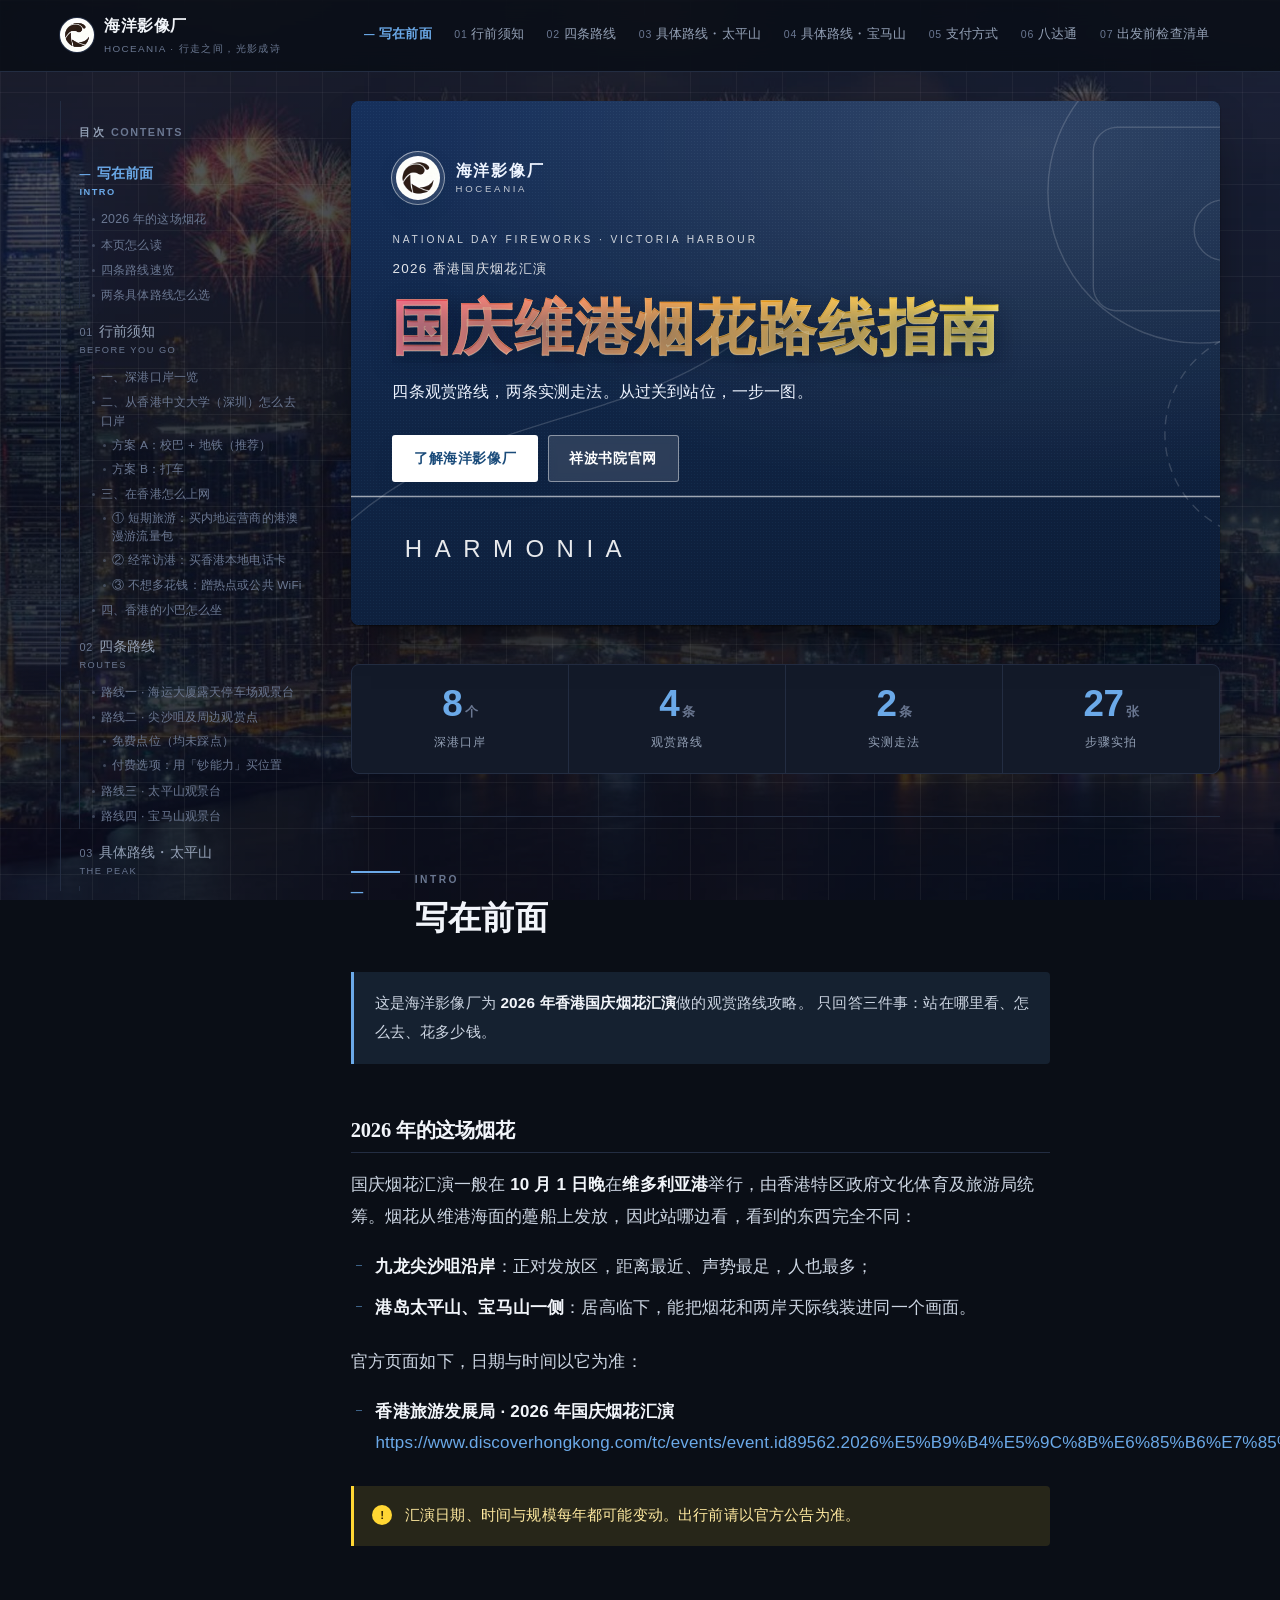
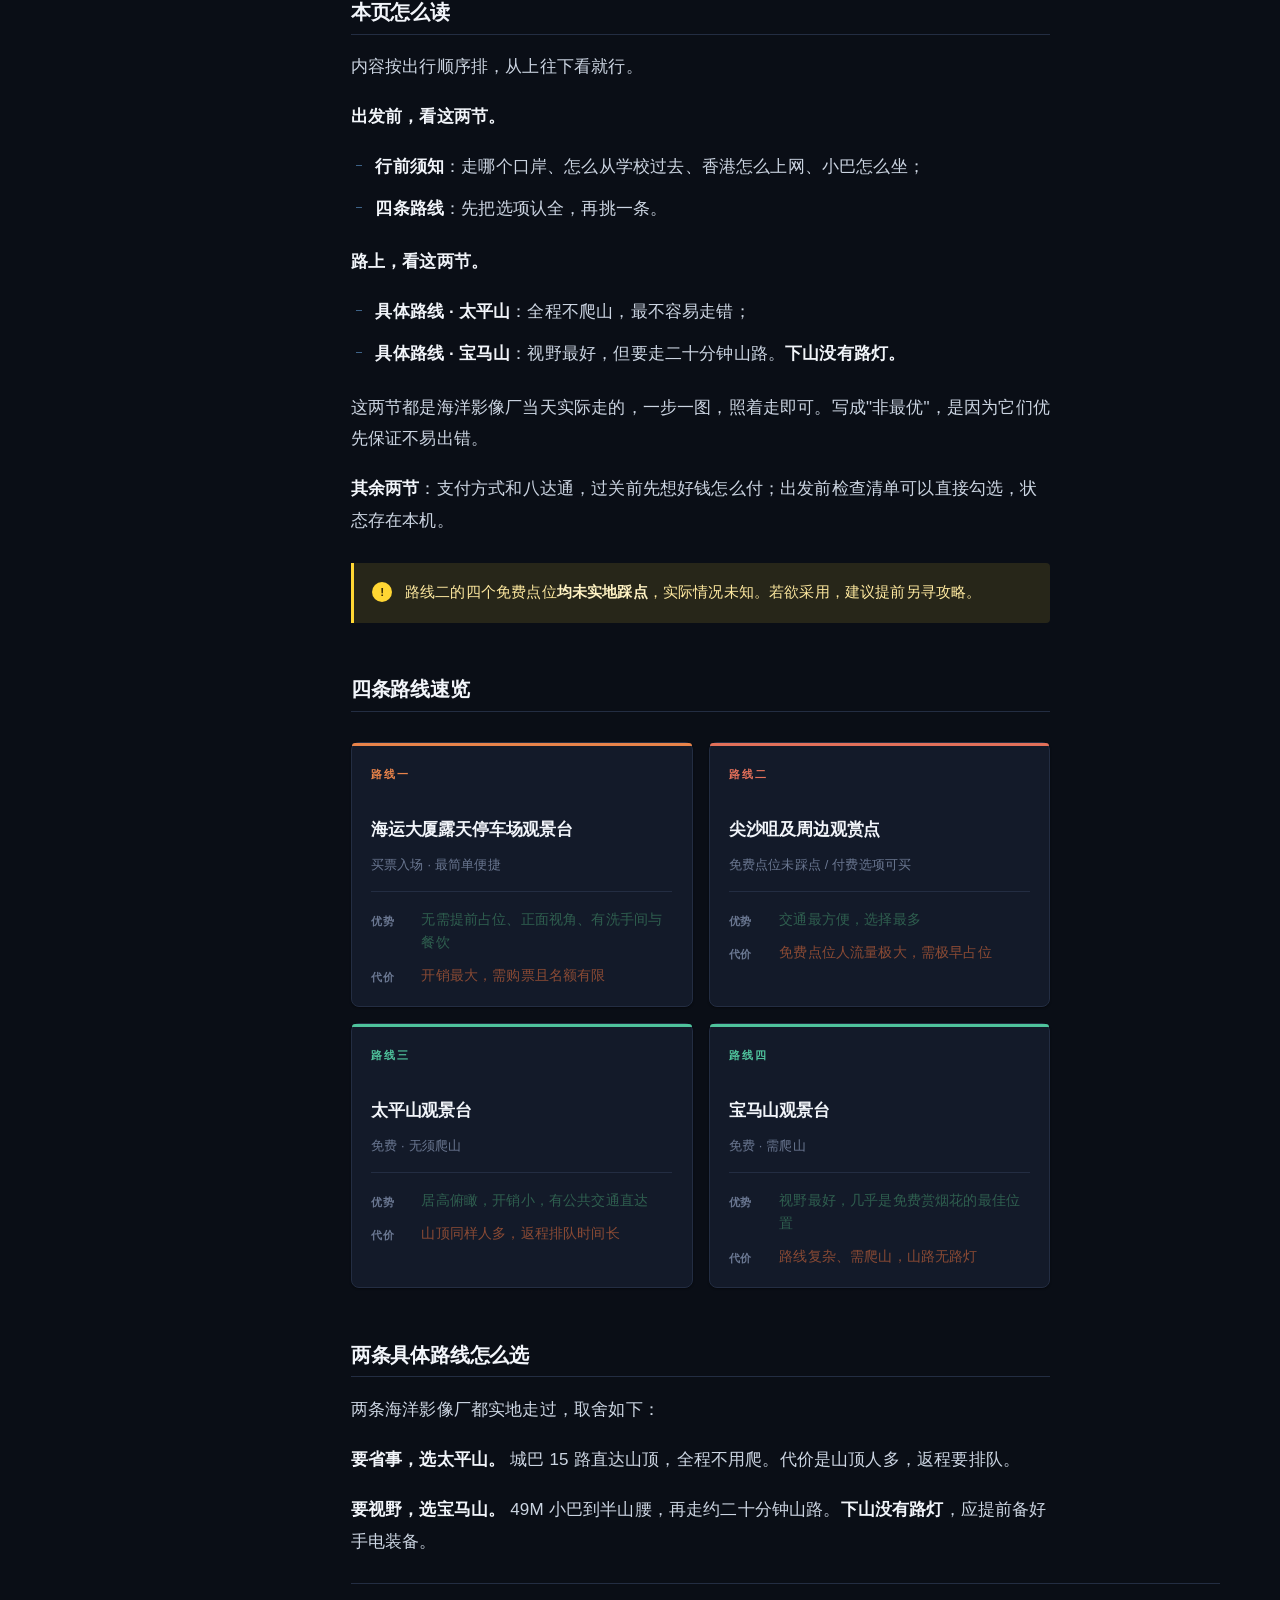
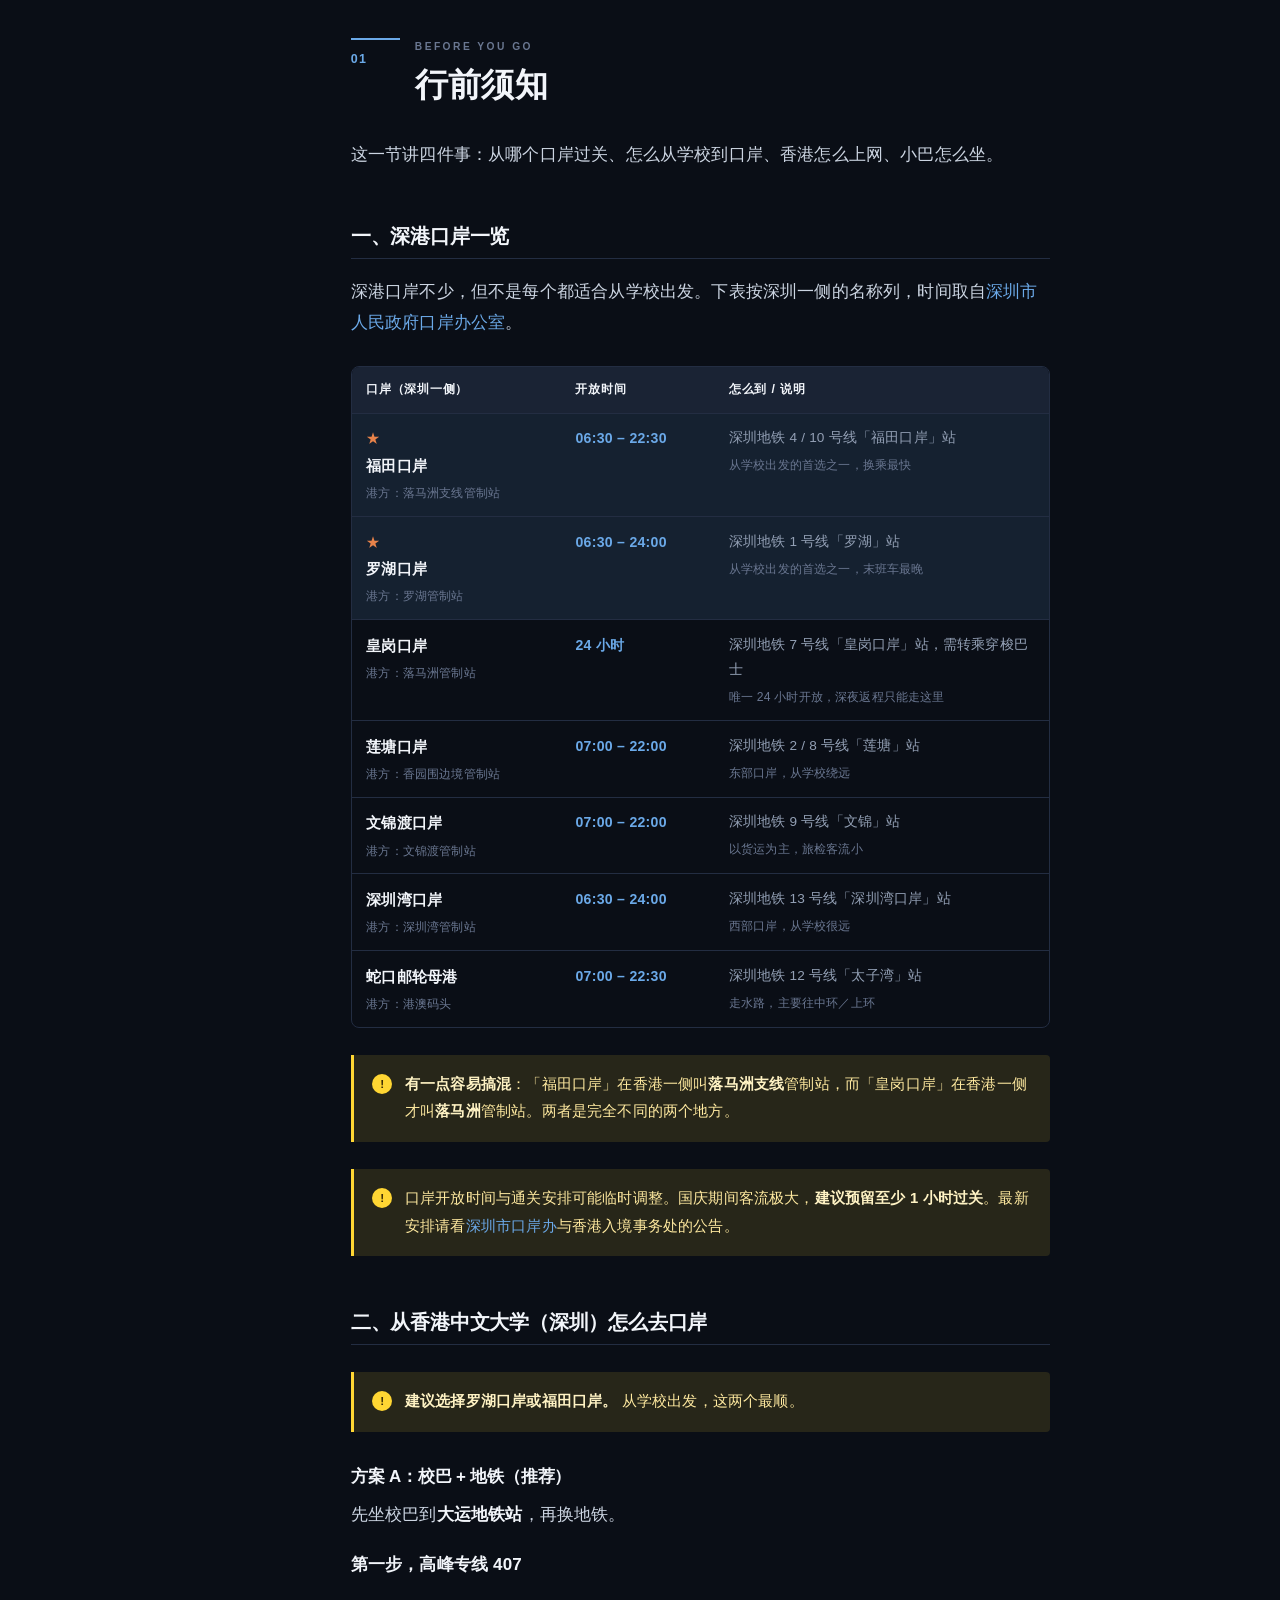
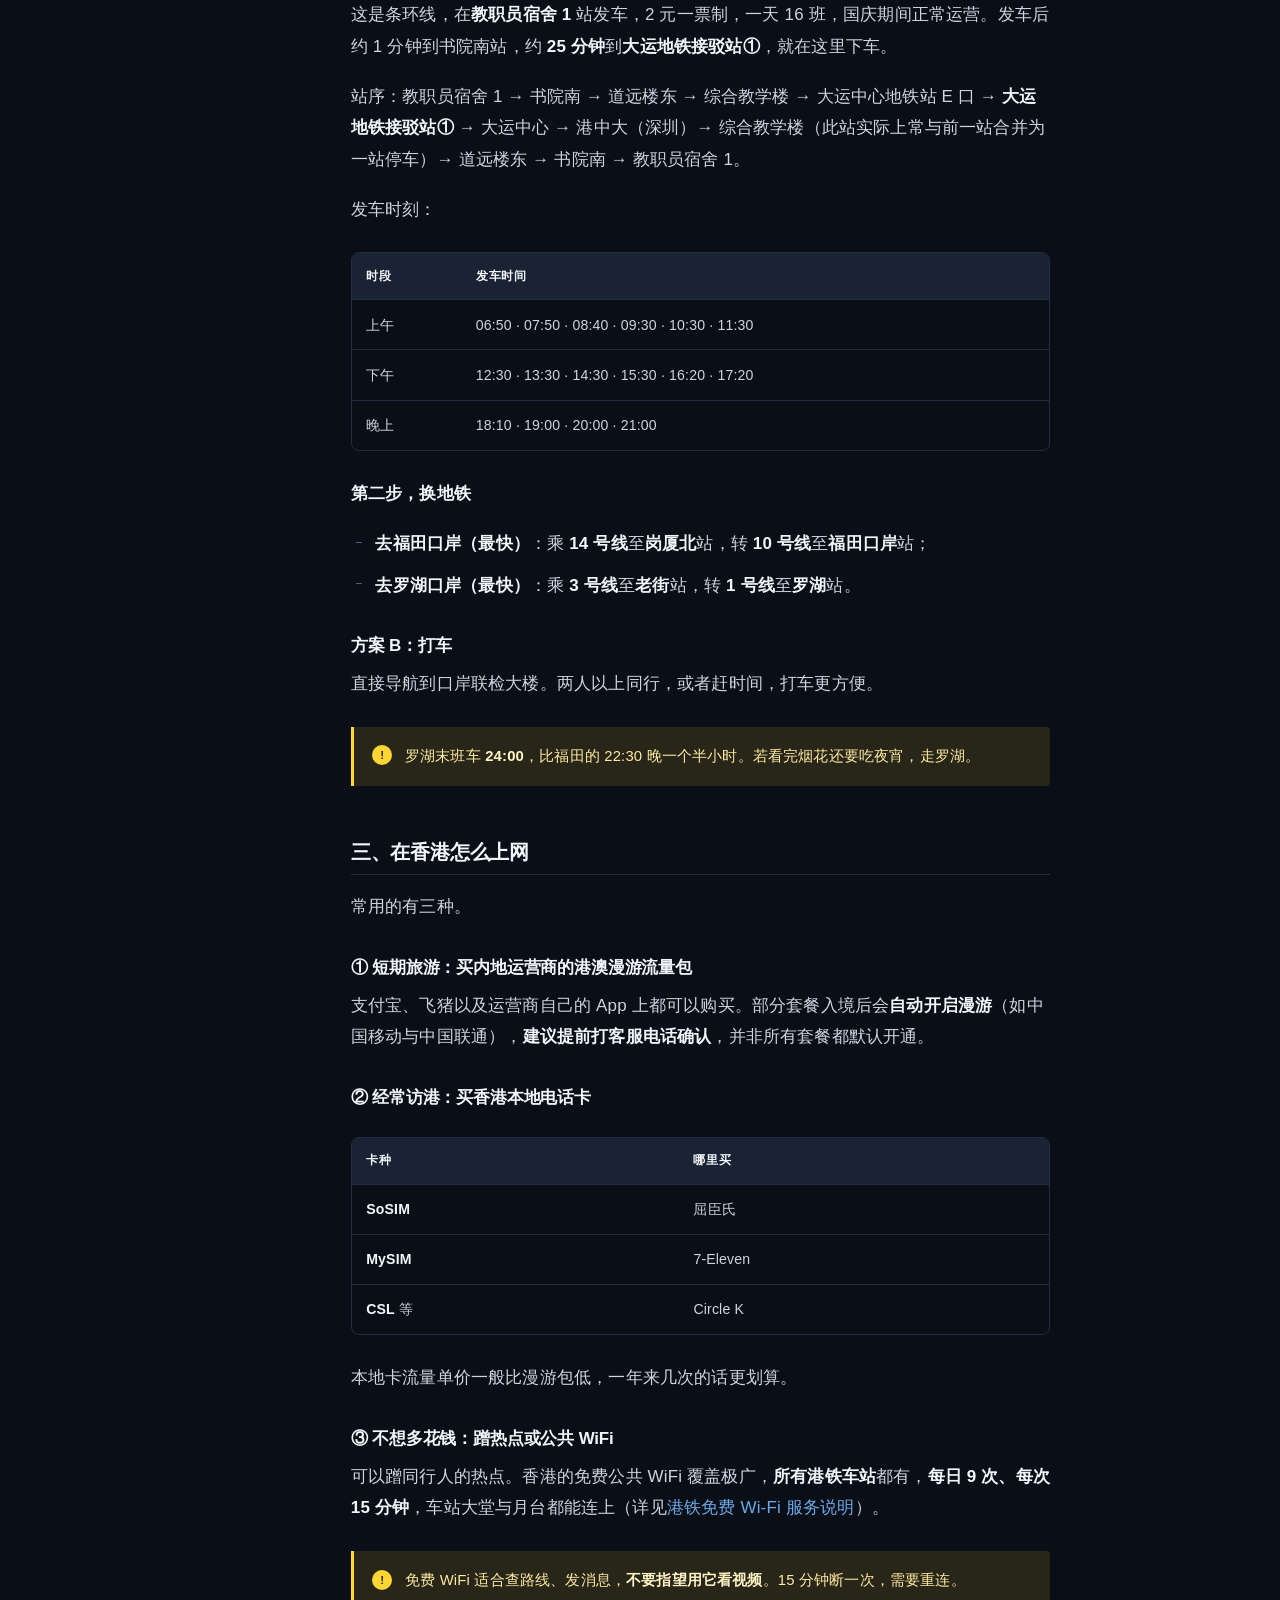
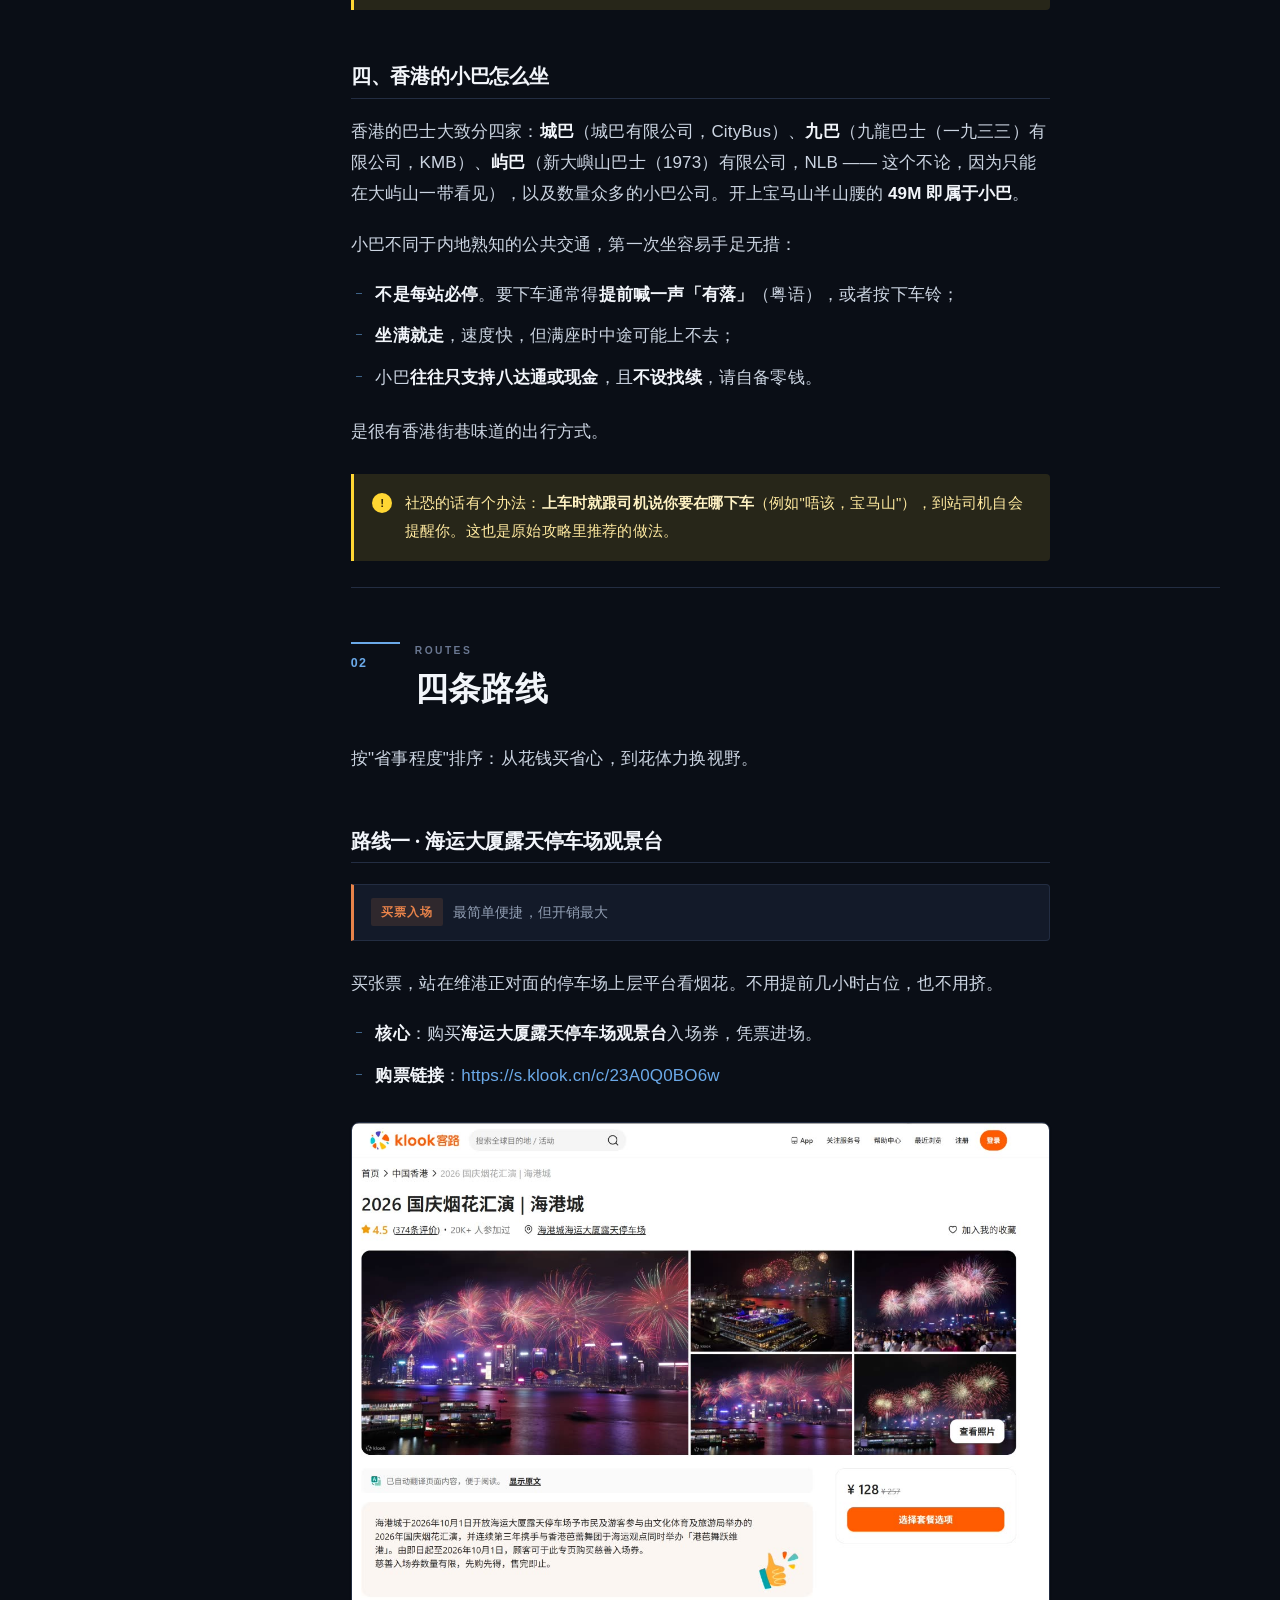
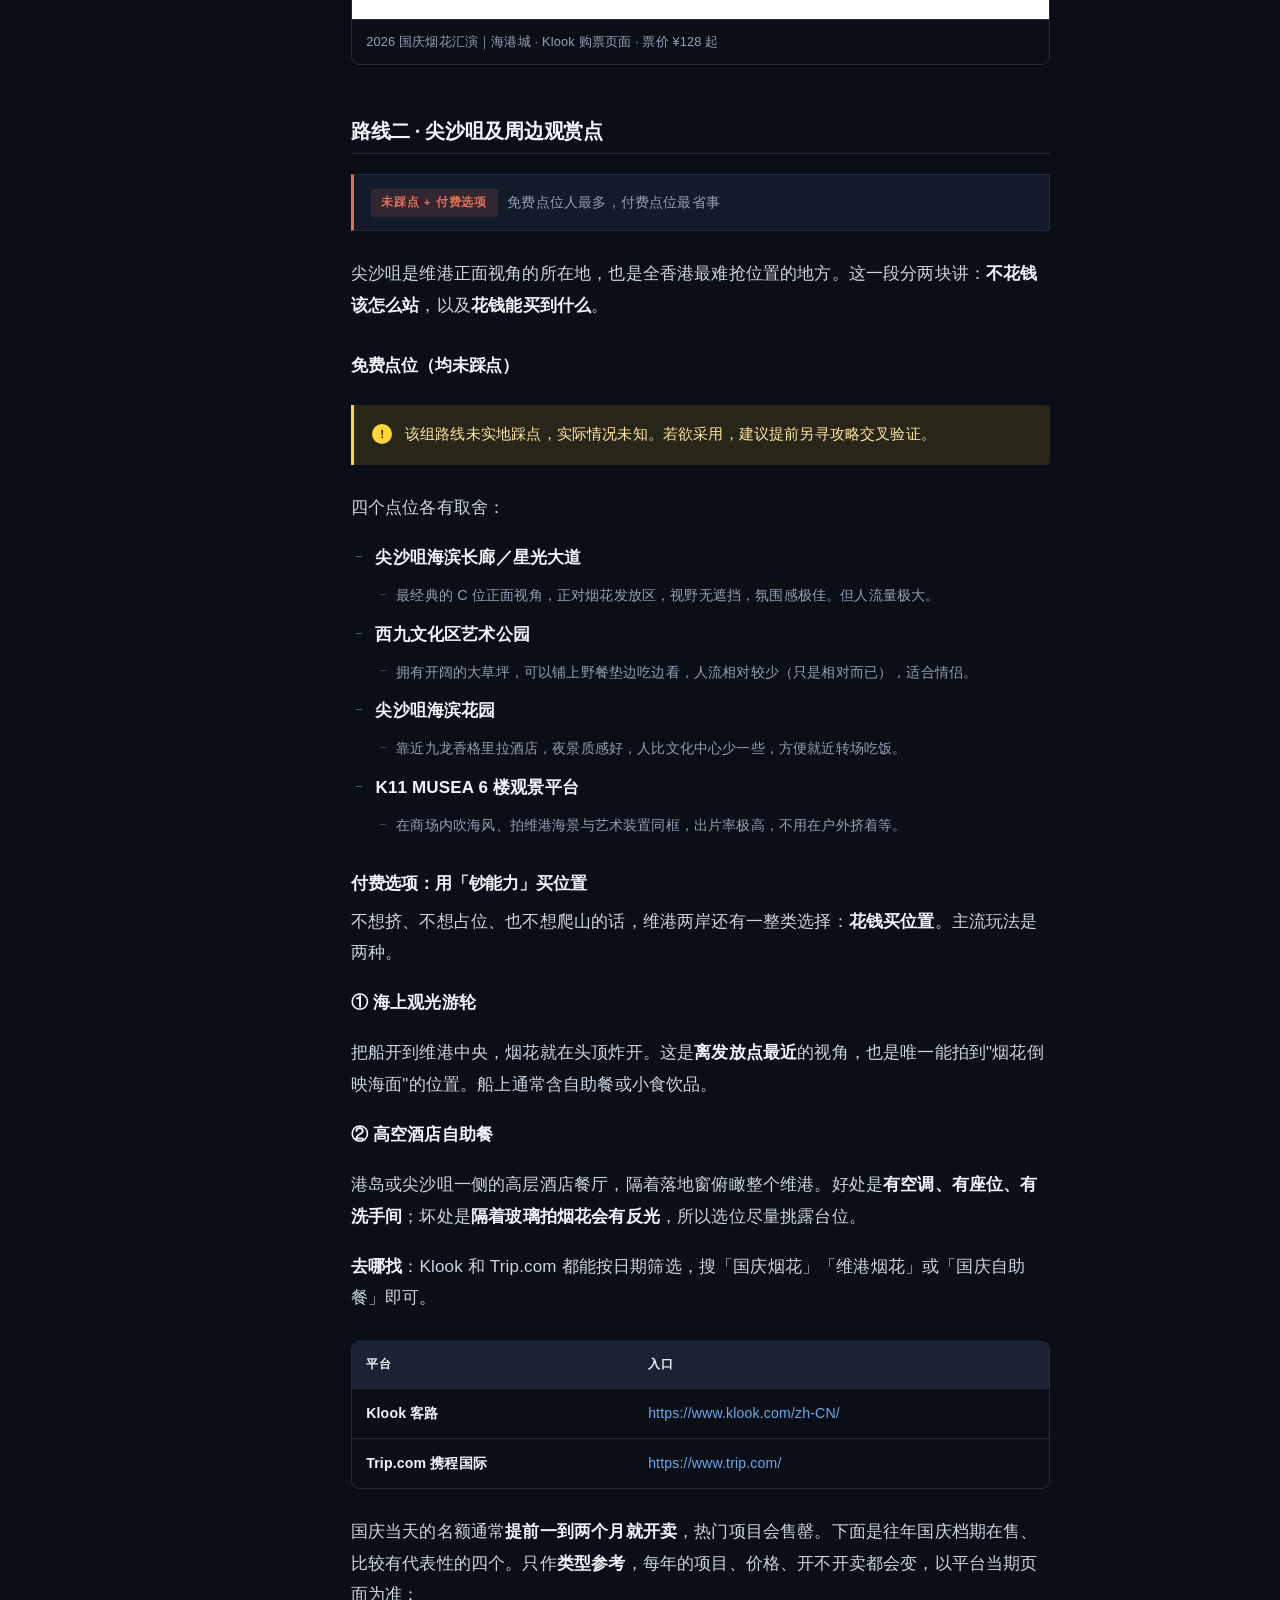
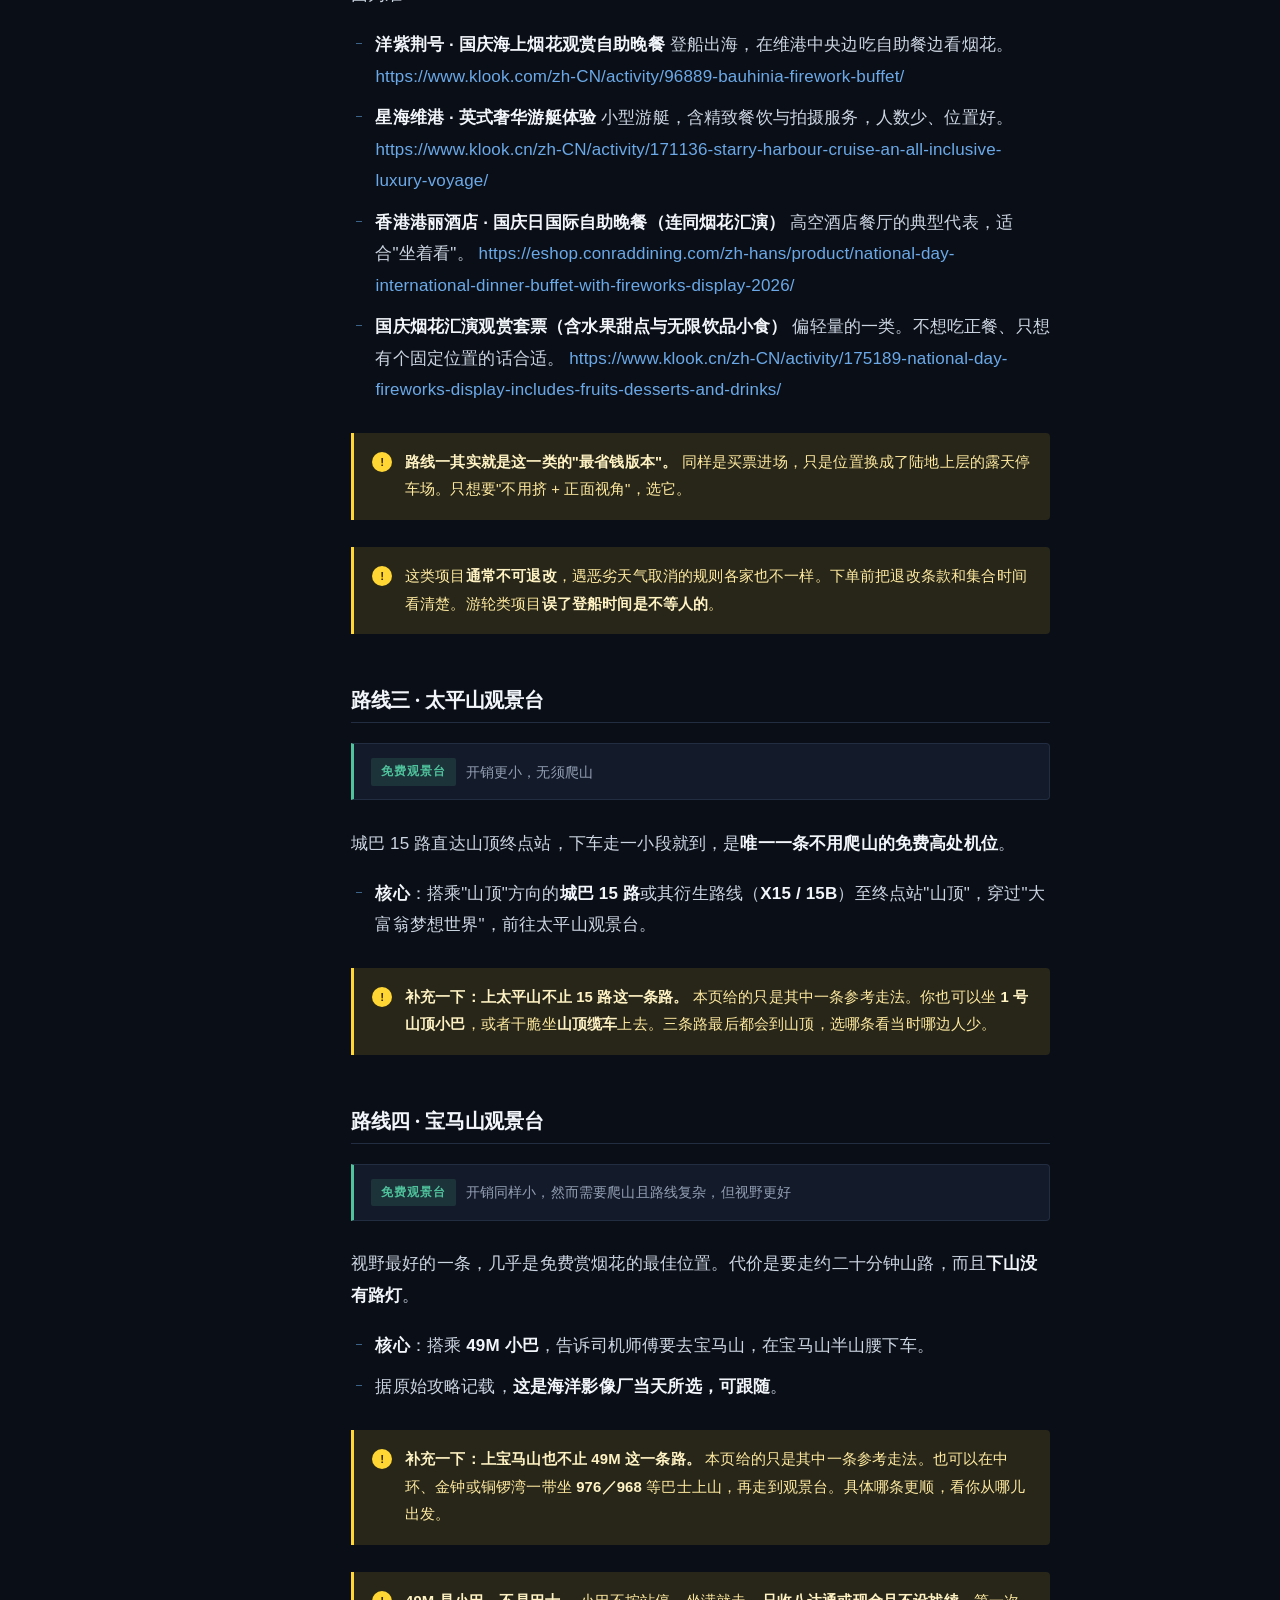
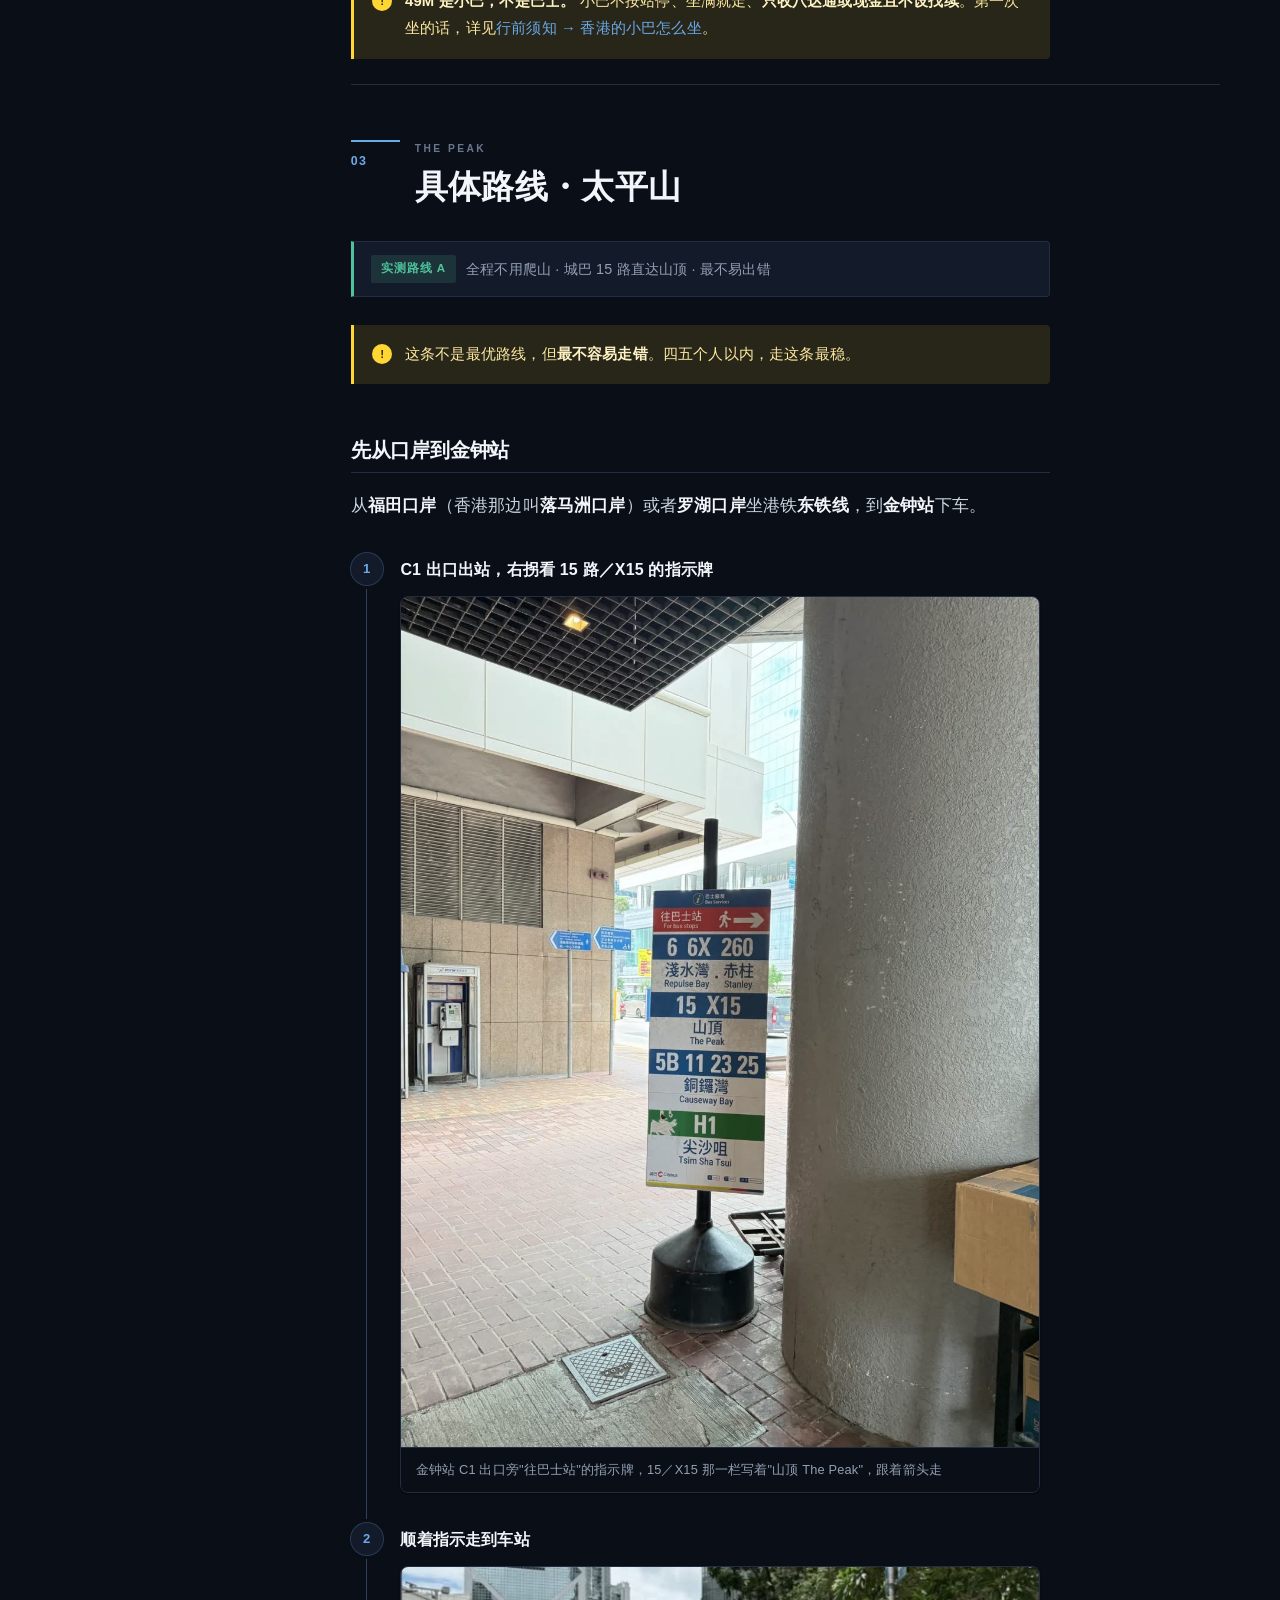
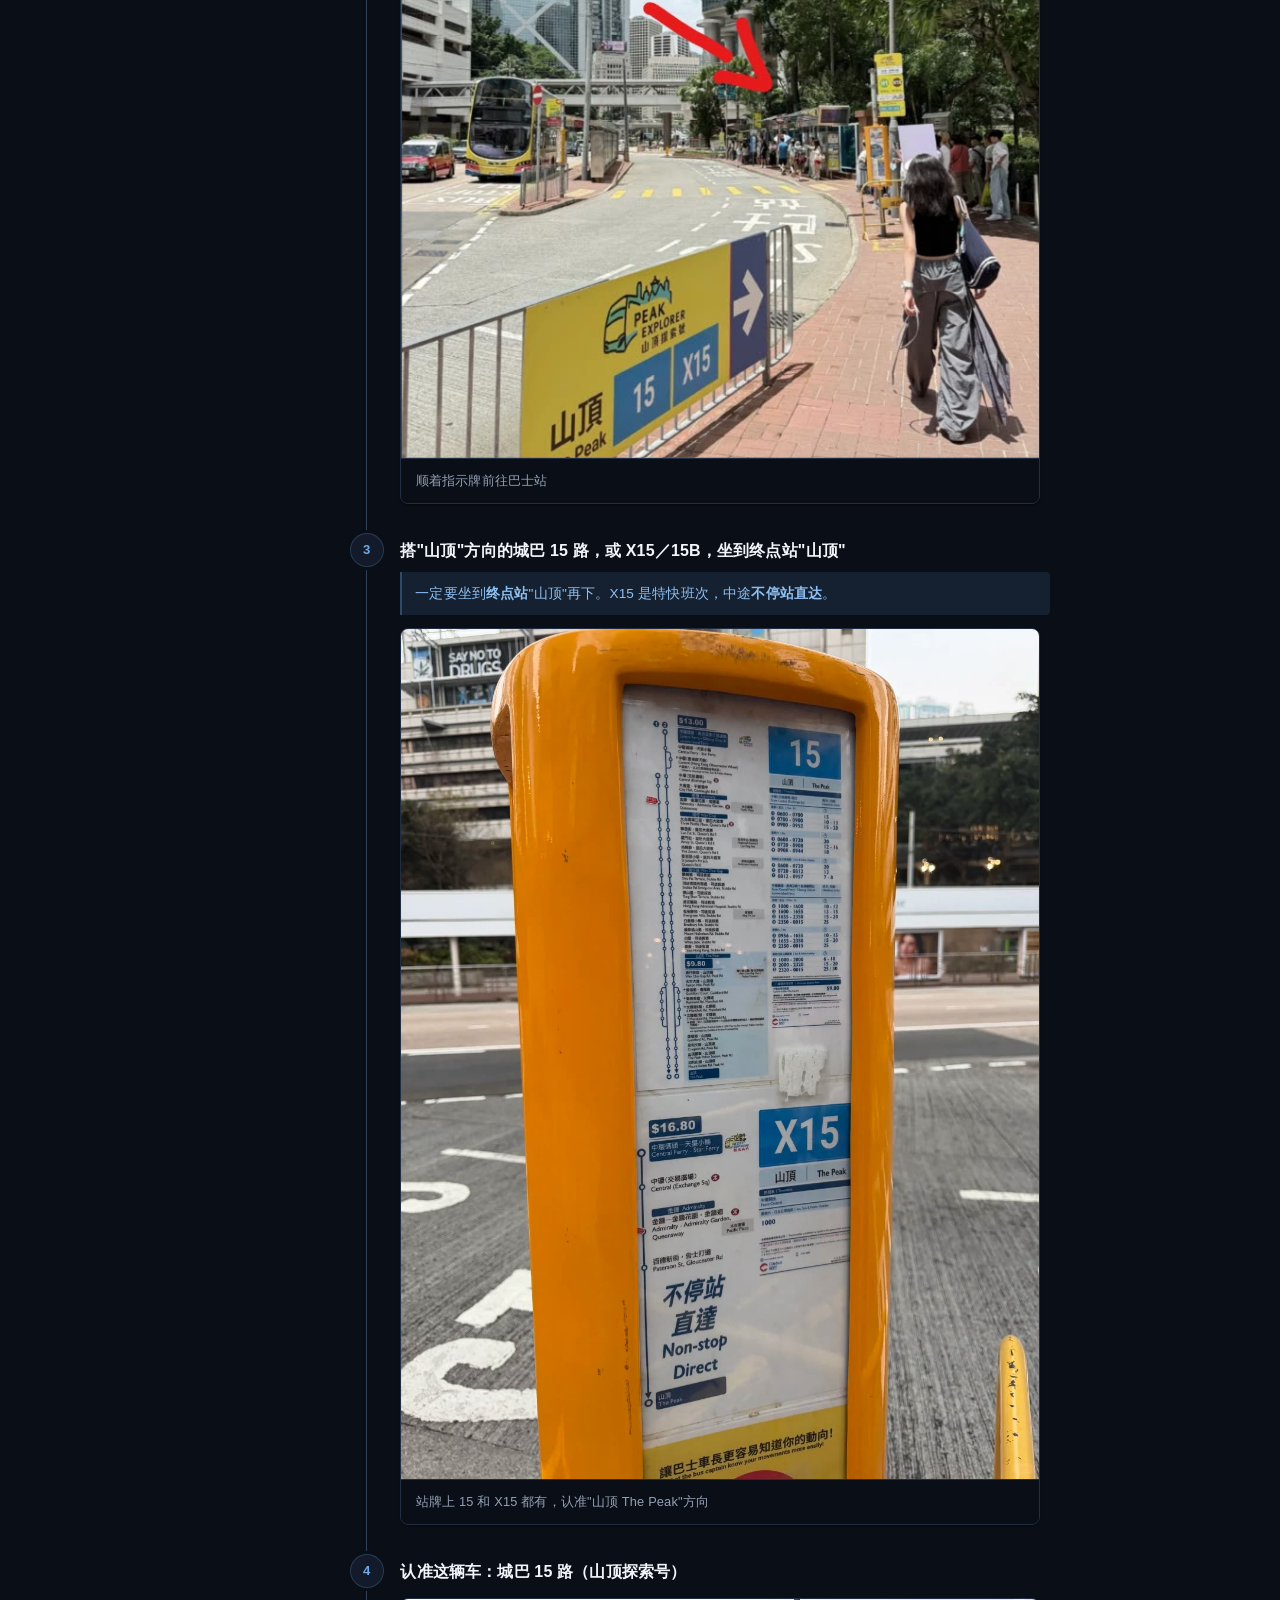
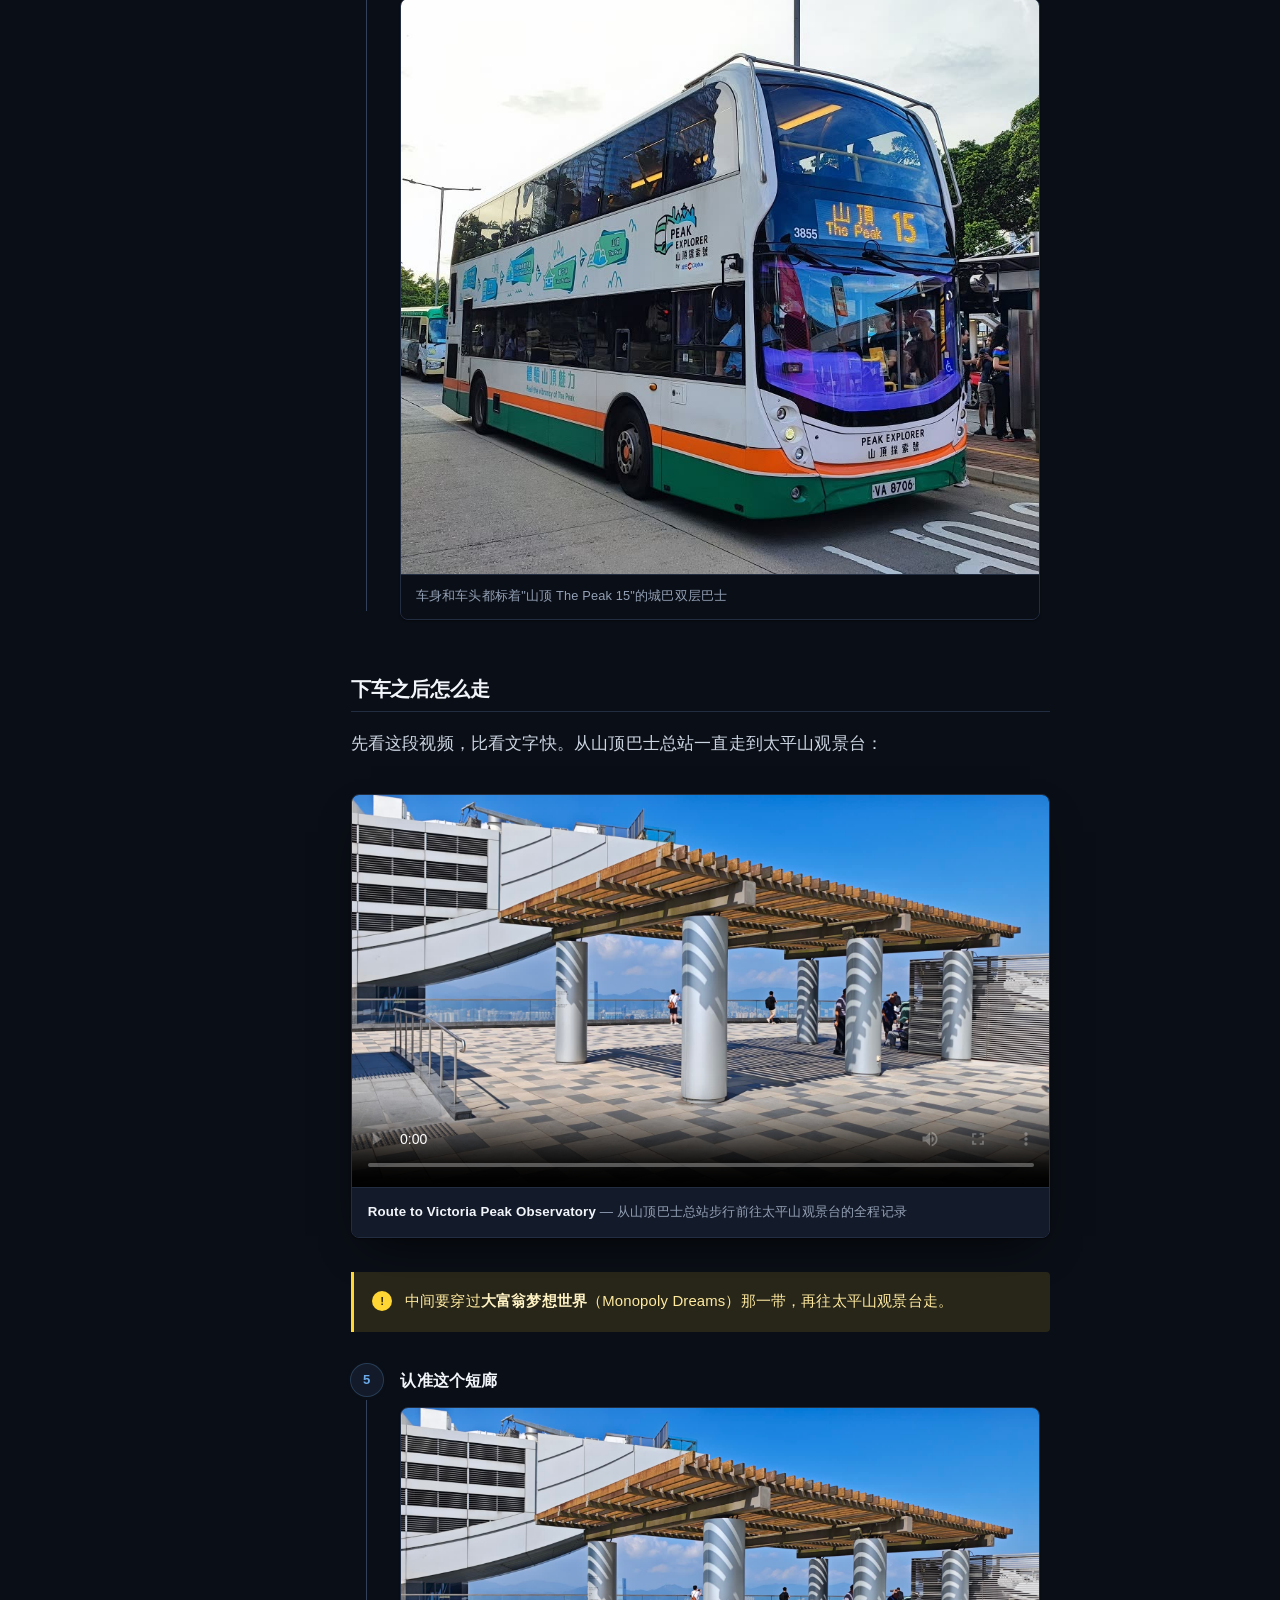
==== index.html @ 1f8336c2 "site: 上传《国庆维港烟花路线》网页版 由 node upload.mjs 通过 GitHub Git Data API 提交（本地沙箱禁止 git 联网）。 文件数：82，体积：20.14 MB" ====
<!DOCTYPE html>
<html lang="zh-CN">
<head>
<meta charset="utf-8">
<meta name="viewport" content="width=device-width, initial-scale=1, viewport-fit=cover">
<title>国庆维港烟花路线指南 · 海洋影像厂</title>
<meta name="description" content="香港中文大学（深圳）祥波书院海洋影像厂出品：四条维港烟花观赏路线、两条实测具体路线（太平山・宝马山）、支付方式与八达通指南。">
<meta name="keywords" content="香港,国庆烟花,维港烟花,太平山,宝马山,观赏路线,攻略,海洋影像厂,祥波书院">
<meta name="author" content="海洋影像厂 HOCEANIA">
<meta name="color-scheme" content="light">
<meta name="theme-color" content="#f7f8fa">
<link rel="icon" href="assets/img/brand-hoceania-logo.jpg">
<link rel="apple-touch-icon" href="assets/img/brand-hoceania-logo.jpg">

<!-- Open Graph / 分享卡片 -->
<meta property="og:type" content="article">
<meta property="og:title" content="国庆维港烟花路线指南 · 海洋影像厂 HOCEANIA">
<meta property="og:description" content="香港中文大学（深圳）祥波书院海洋影像厂出品：四条维港烟花观赏路线、两条实测具体路线（太平山・宝马山）、支付方式与八达通指南。">
<meta property="og:image" content="assets/img/og-cover.jpg">
<meta property="og:locale" content="zh_CN">
<meta name="twitter:card" content="summary_large_image">
<meta name="twitter:image" content="assets/img/og-cover.jpg">

<link rel="stylesheet" href="assets/css/base.css?v=b5a5565f">
<link rel="stylesheet" href="assets/css/layout.css?v=c32cec7d">
<link rel="stylesheet" href="assets/css/components.css?v=800bde2b">
<link rel="stylesheet" href="assets/css/sections.css?v=b635e63f">
<!-- 由 build.mjs 生成，请勿直接编辑本文件：改内容请编辑 content/*.md，改结构请编辑 src/template.html，改品牌信息请编辑 site.config.json -->
</head>
<body>

<a class="skip-link" href="#main">跳到正文</a>

<header class="topbar" id="topbar">
  <div class="topbar__inner">
    <a class="brand" href="#top">
      <img class="brand__logo" src="assets/img/brand-hoceania-logo.jpg" alt="海洋影像厂 HOCEANIA" width="34" height="34">
      <span class="brand__text">
        <strong>海洋影像厂</strong>
        <small>HOCEANIA · 行走之间，光影成诗</small>
      </span>
    </a>
    <nav class="topnav" aria-label="章节导航"><a href="#intro"><i>—</i>写在前面</a><a href="#prep"><i>01</i>行前须知</a><a href="#routes"><i>02</i>四条路线</a><a href="#route3"><i>03</i>具体路线・太平山</a><a href="#route4"><i>04</i>具体路线・宝马山</a><a href="#payment"><i>05</i>支付方式</a><a href="#octopus"><i>06</i>八达通</a><a href="#checklist"><i>07</i>出发前检查清单</a></nav>
    <button class="navtoggle" type="button" aria-expanded="false" aria-controls="toc" aria-label="打开目录">
      <span></span><span></span><span></span>
    </button>
  </div>
  <div class="progress" aria-hidden="true"><i id="progressBar"></i></div>
</header>

<div class="shell" id="top">

  <aside class="toc" id="toc" aria-label="目录">
    <p class="toc__title">目次 <span>CONTENTS</span></p>
    <ol class="toc__list">
<li class="toc__item">
<a class="toc__link" href="#intro" data-has-sub="1">
<span class="toc__num">—</span><span class="toc__label">写在前面</span><span class="toc__en">INTRO</span>
</a>
<ol class="toc__sub">
<li class="toc__subitem toc__subitem--h2"><a href="#2026-年的这场烟花"><span class="toc__dot"></span>2026 年的这场烟花</a></li>
<li class="toc__subitem toc__subitem--h2"><a href="#本页怎么读"><span class="toc__dot"></span>本页怎么读</a></li>
<li class="toc__subitem toc__subitem--h2"><a href="#四条路线速览"><span class="toc__dot"></span>四条路线速览</a></li>
<li class="toc__subitem toc__subitem--h2"><a href="#两条具体路线怎么选"><span class="toc__dot"></span>两条具体路线怎么选</a></li>
</ol>
</li>
<li class="toc__item">
<a class="toc__link" href="#prep" data-has-sub="1">
<span class="toc__num">01</span><span class="toc__label">行前须知</span><span class="toc__en">BEFORE YOU GO</span>
</a>
<ol class="toc__sub">
<li class="toc__subitem toc__subitem--h2"><a href="#一深港口岸一览"><span class="toc__dot"></span>一、深港口岸一览</a></li>
<li class="toc__subitem toc__subitem--h2"><a href="#二从香港中文大学深圳怎么去口岸"><span class="toc__dot"></span>二、从香港中文大学（深圳）怎么去口岸</a></li>
<li class="toc__subitem toc__subitem--h3"><a href="#方案-a校巴-地铁推荐"><span class="toc__dot"></span>方案 A：校巴 + 地铁（推荐）</a></li>
<li class="toc__subitem toc__subitem--h3"><a href="#方案-b打车"><span class="toc__dot"></span>方案 B：打车</a></li>
<li class="toc__subitem toc__subitem--h2"><a href="#三在香港怎么上网"><span class="toc__dot"></span>三、在香港怎么上网</a></li>
<li class="toc__subitem toc__subitem--h3"><a href="#短期旅游买内地运营商的港澳漫游流量包"><span class="toc__dot"></span>① 短期旅游：买内地运营商的港澳漫游流量包</a></li>
<li class="toc__subitem toc__subitem--h3"><a href="#经常访港买香港本地电话卡"><span class="toc__dot"></span>② 经常访港：买香港本地电话卡</a></li>
<li class="toc__subitem toc__subitem--h3"><a href="#不想多花钱蹭热点或公共-wifi"><span class="toc__dot"></span>③ 不想多花钱：蹭热点或公共 WiFi</a></li>
<li class="toc__subitem toc__subitem--h2"><a href="#四香港的小巴怎么坐"><span class="toc__dot"></span>四、香港的小巴怎么坐</a></li>
</ol>
</li>
<li class="toc__item">
<a class="toc__link" href="#routes" data-has-sub="1">
<span class="toc__num">02</span><span class="toc__label">四条路线</span><span class="toc__en">ROUTES</span>
</a>
<ol class="toc__sub">
<li class="toc__subitem toc__subitem--h2"><a href="#路线一-海运大厦露天停车场观景台"><span class="toc__dot"></span>路线一 · 海运大厦露天停车场观景台</a></li>
<li class="toc__subitem toc__subitem--h2"><a href="#路线二-尖沙咀及周边观赏点"><span class="toc__dot"></span>路线二 · 尖沙咀及周边观赏点</a></li>
<li class="toc__subitem toc__subitem--h3"><a href="#免费点位均未踩点"><span class="toc__dot"></span>免费点位（均未踩点）</a></li>
<li class="toc__subitem toc__subitem--h3"><a href="#付费选项用钞能力买位置"><span class="toc__dot"></span>付费选项：用「钞能力」买位置</a></li>
<li class="toc__subitem toc__subitem--h2"><a href="#路线三-太平山观景台"><span class="toc__dot"></span>路线三 · 太平山观景台</a></li>
<li class="toc__subitem toc__subitem--h2"><a href="#路线四-宝马山观景台"><span class="toc__dot"></span>路线四 · 宝马山观景台</a></li>
</ol>
</li>
<li class="toc__item">
<a class="toc__link" href="#route3" data-has-sub="1">
<span class="toc__num">03</span><span class="toc__label">具体路线・太平山</span><span class="toc__en">THE PEAK</span>
</a>
<ol class="toc__sub">
<li class="toc__subitem toc__subitem--h2"><a href="#先从口岸到金钟站"><span class="toc__dot"></span>先从口岸到金钟站</a></li>
<li class="toc__subitem toc__subitem--h2"><a href="#下车之后怎么走"><span class="toc__dot"></span>下车之后怎么走</a></li>
</ol>
</li>
<li class="toc__item">
<a class="toc__link" href="#route4" data-has-sub="1">
<span class="toc__num">04</span><span class="toc__label">具体路线・宝马山</span><span class="toc__en">BRAEMAR HILL</span>
</a>
<ol class="toc__sub">
<li class="toc__subitem toc__subitem--h2"><a href="#先从金钟站换到天后站"><span class="toc__dot"></span>先从金钟站换到天后站</a></li>
<li class="toc__subitem toc__subitem--h2"><a href="#从下车到登山口"><span class="toc__dot"></span>从下车到登山口</a></li>
<li class="toc__subitem toc__subitem--h2"><a href="#上山"><span class="toc__dot"></span>上山</a></li>
<li class="toc__subitem toc__subitem--h2"><a href="#宝马山的落日"><span class="toc__dot"></span>宝马山的落日</a></li>
</ol>
</li>
<li class="toc__item">
<a class="toc__link" href="#payment" data-has-sub="1">
<span class="toc__num">05</span><span class="toc__label">支付方式</span><span class="toc__en">PAYMENT</span>
</a>
<ol class="toc__sub">
<li class="toc__subitem toc__subitem--h2"><a href="#交通"><span class="toc__dot"></span>交通</a></li>
<li class="toc__subitem toc__subitem--h2"><a href="#吃饭"><span class="toc__dot"></span>吃饭</a></li>
<li class="toc__subitem toc__subitem--h2"><a href="#总结"><span class="toc__dot"></span>总结</a></li>
</ol>
</li>
<li class="toc__item">
<a class="toc__link" href="#octopus" data-has-sub="1">
<span class="toc__num">06</span><span class="toc__label">八达通</span><span class="toc__en">OCTOPUS</span>
</a>
<ol class="toc__sub">
<li class="toc__subitem toc__subitem--h2"><a href="#概览"><span class="toc__dot"></span>概览</a></li>
<li class="toc__subitem toc__subitem--h2"><a href="#必要性"><span class="toc__dot"></span>必要性</a></li>
</ol>
</li>
<li class="toc__item">
<a class="toc__link" href="#checklist">
<span class="toc__num">07</span><span class="toc__label">出发前检查清单</span><span class="toc__en">CHECKLIST</span>
</a>
</li>
    </ol>
    <div class="toc__foot">
      <p class="toc__foot-label">出品</p>
      <p class="toc__foot-org">海洋影像厂 <span>HOCEANIA</span></p>
      <p class="toc__foot-parent">香港中文大学（深圳）· 祥波书院</p>
      <p class="toc__foot-links">
        <a href="https://harmonia.cuhk.edu.cn/page/275" target="_blank" rel="noopener">组织页面 ↗</a>
        <a href="https://harmonia.cuhk.edu.cn/" target="_blank" rel="noopener">书院官网 ↗</a>
      </p>
    </div>
  </aside>

  <main class="main" id="main">

    <!-- ============ 首屏：沿用祥波书院主视图的视觉语言 ============ -->
    <section class="hero">
      <div class="hero__bg" aria-hidden="true">
        <span class="hero__grain"></span>
        <svg class="hero__art" viewBox="0 0 1200 520" preserveAspectRatio="xMidYMid slice" focusable="false">
          <g class="hero__art-lines">
            <circle cx="1010" cy="90" r="150" />
            <circle cx="1080" cy="330" r="104" class="is-dashed" />
            <rect x="905" y="26" width="150" height="182" rx="24" />
            <circle cx="1035" cy="128" r="30" />
            <path d="M118 470 C 250 300, 430 336, 560 232" />
          </g>
          <g class="hero__rule">
            <circle cx="60" cy="392" r="5.5" />
            <line x1="60" y1="392" x2="1140" y2="392" />
            <circle cx="1140" cy="392" r="5.5" />
          </g>
        </svg>
      </div>

      <div class="hero__inner">
        <p class="hero__org">
          <img class="hero__logo" src="assets/img/brand-hoceania-logo.jpg" alt="海洋影像厂 HOCEANIA" width="52" height="52">
          <span class="hero__org-text">
            <span class="hero__org-cn">海洋影像厂</span>
            <span class="hero__org-en">HOCEANIA</span>
          </span>
        </p>

        <p class="hero__kicker">
          <span class="hero__kicker-en">NATIONAL DAY FIREWORKS · VICTORIA HARBOUR</span>
          <span class="hero__kicker-cn">2026 香港国庆烟花汇演</span>
        </p>

        <h1 class="hero__title" data-text="国庆维港烟花路线指南">国庆维港烟花路线指南</h1>
        <p class="hero__lead">四条观赏路线，两条实测走法。从过关到站位，一步一图。</p>

        <p class="hero__cta">
          <a class="btn btn--light" href="https://harmonia.cuhk.edu.cn/page/275" target="_blank" rel="noopener">了解海洋影像厂</a>
          <a class="btn btn--outline" href="https://harmonia.cuhk.edu.cn/" target="_blank" rel="noopener">祥波书院官网</a>
        </p>

        <p class="hero__wordmark" aria-hidden="true">HARMONIA</p>
      </div>
    </section>

    <!-- ============ 数据条 ============ -->
    <section class="stats" aria-label="内容速览"><div class="stat">
<span class="stat__num">8<i>个</i></span>
<span class="stat__label">深港口岸</span>
</div>
<div class="stat">
<span class="stat__num">4<i>条</i></span>
<span class="stat__label">观赏路线</span>
</div>
<div class="stat">
<span class="stat__num">2<i>条</i></span>
<span class="stat__label">实测走法</span>
</div>
<div class="stat">
<span class="stat__num">27<i>张</i></span>
<span class="stat__label">步骤实拍</span>
</div></section>

<section class="section" id="intro" data-section="intro">
<header class="section__head">
<span class="section__num">—</span>
<div class="section__titles">
<p class="section__en">INTRO</p>
<h1 class="section__title" id="intro-title">写在前面</h1>
</div>
</header>
<div class="section__body">
<blockquote class="quote"><p>这是海洋影像厂为 <strong>2026 年香港国庆烟花汇演</strong>做的观赏路线攻略。 只回答三件事：站在哪里看、怎么去、花多少钱。</p></blockquote>
<h2 id="2026-年的这场烟花"><a class="anchor" href="#2026-年的这场烟花" aria-label="本节链接">#</a>2026 年的这场烟花</h2>
<p>国庆烟花汇演一般在 <strong>10 月 1 日晚</strong>在<strong>维多利亚港</strong>举行，由香港特区政府文化体育及旅游局统筹。烟花从维港海面的躉船上发放，因此站哪边看，看到的东西完全不同：</p>
<ul class="list">
<li><strong>九龙尖沙咀沿岸</strong>：正对发放区，距离最近、声势最足，人也最多；</li>
<li><strong>港岛太平山、宝马山一侧</strong>：居高临下，能把烟花和两岸天际线装进同一个画面。</li>
</ul>
<p>官方页面如下，日期与时间以它为准：</p>
<ul class="list">
<li><strong>香港旅游发展局 · 2026 年国庆烟花汇演</strong> <a href="https://www.discoverhongkong.com/tc/events/event.id89562.2026%E5%B9%B4%E5%9C%8B%E6%85%B6%E7%85%99%E8%8A%B1%E5%8C%AF%E6%BC%94.html" target="_blank" rel="noopener">https://www.discoverhongkong.com/tc/events/event.id89562.2026%E5%B9%B4%E5%9C%8B%E6%85%B6%E7%85%99%E8%8A%B1%E5%8C%AF%E6%BC%94.html</a></li>
</ul>
<aside class="callout"><span class="callout__icon" aria-hidden="true">!</span><p>汇演日期、时间与规模每年都可能变动。出行前请以官方公告为准。</p></aside>
<h2 id="本页怎么读"><a class="anchor" href="#本页怎么读" aria-label="本节链接">#</a>本页怎么读</h2>
<p>内容按出行顺序排，从上往下看就行。</p>
<p><strong>出发前，看这两节。</strong></p>
<ul class="list">
<li><strong>行前须知</strong>：走哪个口岸、怎么从学校过去、香港怎么上网、小巴怎么坐；</li>
<li><strong>四条路线</strong>：先把选项认全，再挑一条。</li>
</ul>
<p><strong>路上，看这两节。</strong></p>
<ul class="list">
<li><strong>具体路线 · 太平山</strong>：全程不爬山，最不容易走错；</li>
<li><strong>具体路线 · 宝马山</strong>：视野最好，但要走二十分钟山路。<strong>下山没有路灯。</strong></li>
</ul>
<p>这两节都是海洋影像厂当天实际走的，一步一图，照着走即可。写成&quot;非最优&quot;，是因为它们优先保证不易出错。</p>
<p><strong>其余两节</strong>：支付方式和八达通，过关前先想好钱怎么付；出发前检查清单可以直接勾选，状态存在本机。</p>
<aside class="callout"><span class="callout__icon" aria-hidden="true">!</span><p>路线二的四个免费点位<strong>均未实地踩点</strong>，实际情况未知。若欲采用，建议提前另寻攻略。</p></aside>
<h2 id="四条路线速览"><a class="anchor" href="#四条路线速览" aria-label="本节链接">#</a>四条路线速览</h2>
<div class="cards">
<article class="card card--paid">
<p class="card__badge">路线一</p>
<h3 class="card__title">海运大厦露天停车场观景台</h3>
<p class="card__sub">买票入场 · 最简单便捷</p>
<dl class="card__rows">
<div class="card__row card__row--best"><dt>优势</dt><dd>无需提前占位、正面视角、有洗手间与餐饮</dd></div>
<div class="card__row card__row--worst"><dt>代价</dt><dd>开销最大，需购票且名额有限</dd></div>
</dl>
</article>
<article class="card card--warn">
<p class="card__badge">路线二</p>
<h3 class="card__title">尖沙咀及周边观赏点</h3>
<p class="card__sub">免费点位未踩点 / 付费选项可买</p>
<dl class="card__rows">
<div class="card__row card__row--best"><dt>优势</dt><dd>交通最方便，选择最多</dd></div>
<div class="card__row card__row--worst"><dt>代价</dt><dd>免费点位人流量极大，需极早占位</dd></div>
</dl>
</article>
<article class="card card--free">
<p class="card__badge">路线三</p>
<h3 class="card__title">太平山观景台</h3>
<p class="card__sub">免费 · 无须爬山</p>
<dl class="card__rows">
<div class="card__row card__row--best"><dt>优势</dt><dd>居高俯瞰，开销小，有公共交通直达</dd></div>
<div class="card__row card__row--worst"><dt>代价</dt><dd>山顶同样人多，返程排队时间长</dd></div>
</dl>
</article>
<article class="card card--free">
<p class="card__badge">路线四</p>
<h3 class="card__title">宝马山观景台</h3>
<p class="card__sub">免费 · 需爬山</p>
<dl class="card__rows">
<div class="card__row card__row--best"><dt>优势</dt><dd>视野最好，几乎是免费赏烟花的最佳位置</dd></div>
<div class="card__row card__row--worst"><dt>代价</dt><dd>路线复杂、需爬山，山路无路灯</dd></div>
</dl>
</article>
</div>
<h2 id="两条具体路线怎么选"><a class="anchor" href="#两条具体路线怎么选" aria-label="本节链接">#</a>两条具体路线怎么选</h2>
<p>两条海洋影像厂都实地走过，取舍如下：</p>
<p><strong>要省事，选太平山。</strong> 城巴 15 路直达山顶，全程不用爬。代价是山顶人多，返程要排队。</p>
<p><strong>要视野，选宝马山。</strong> 49M 小巴到半山腰，再走约二十分钟山路。<strong>下山没有路灯</strong>，应提前备好手电装备。</p>
</div>
</section>

<section class="section" id="prep" data-section="prep">
<header class="section__head">
<span class="section__num">01</span>
<div class="section__titles">
<p class="section__en">BEFORE YOU GO</p>
<h1 class="section__title" id="prep-title">行前须知</h1>
</div>
</header>
<div class="section__body">
<p>这一节讲四件事：从哪个口岸过关、怎么从学校到口岸、香港怎么上网、小巴怎么坐。</p>
<h2 id="一深港口岸一览"><a class="anchor" href="#一深港口岸一览" aria-label="本节链接">#</a>一、深港口岸一览</h2>
<p>深港口岸不少，但不是每个都适合从学校出发。下表按深圳一侧的名称列，时间取自<a href="http://ka.sz.gov.cn/bmfw/katgfw/index.html" target="_blank" rel="noopener">深圳市人民政府口岸办公室</a>。</p>
<div class="tablewrap ports">
<table>
<thead><tr><th>口岸（深圳一侧）</th><th>开放时间</th><th>怎么到 / 说明</th></tr></thead>
<tbody>
<tr class="is-rec">
<td class="ports__name">
<span class="ports__star" title="推荐" aria-label="推荐">★</span><strong>福田口岸</strong>
<span class="ports__hk">港方：落马洲支线管制站</span>
</td>
<td class="ports__hours">06:30 – 22:30</td>
<td class="ports__access">深圳地铁 4 / 10 号线「福田口岸」站<span class="ports__note">从学校出发的首选之一，换乘最快</span></td>
</tr>
<tr class="is-rec">
<td class="ports__name">
<span class="ports__star" title="推荐" aria-label="推荐">★</span><strong>罗湖口岸</strong>
<span class="ports__hk">港方：罗湖管制站</span>
</td>
<td class="ports__hours">06:30 – 24:00</td>
<td class="ports__access">深圳地铁 1 号线「罗湖」站<span class="ports__note">从学校出发的首选之一，末班车最晚</span></td>
</tr>
<tr>
<td class="ports__name">
<strong>皇岗口岸</strong>
<span class="ports__hk">港方：落马洲管制站</span>
</td>
<td class="ports__hours">24 小时</td>
<td class="ports__access">深圳地铁 7 号线「皇岗口岸」站，需转乘穿梭巴士<span class="ports__note">唯一 24 小时开放，深夜返程只能走这里</span></td>
</tr>
<tr>
<td class="ports__name">
<strong>莲塘口岸</strong>
<span class="ports__hk">港方：香园围边境管制站</span>
</td>
<td class="ports__hours">07:00 – 22:00</td>
<td class="ports__access">深圳地铁 2 / 8 号线「莲塘」站<span class="ports__note">东部口岸，从学校绕远</span></td>
</tr>
<tr>
<td class="ports__name">
<strong>文锦渡口岸</strong>
<span class="ports__hk">港方：文锦渡管制站</span>
</td>
<td class="ports__hours">07:00 – 22:00</td>
<td class="ports__access">深圳地铁 9 号线「文锦」站<span class="ports__note">以货运为主，旅检客流小</span></td>
</tr>
<tr>
<td class="ports__name">
<strong>深圳湾口岸</strong>
<span class="ports__hk">港方：深圳湾管制站</span>
</td>
<td class="ports__hours">06:30 – 24:00</td>
<td class="ports__access">深圳地铁 13 号线「深圳湾口岸」站<span class="ports__note">西部口岸，从学校很远</span></td>
</tr>
<tr>
<td class="ports__name">
<strong>蛇口邮轮母港</strong>
<span class="ports__hk">港方：港澳码头</span>
</td>
<td class="ports__hours">07:00 – 22:30</td>
<td class="ports__access">深圳地铁 12 号线「太子湾」站<span class="ports__note">走水路，主要往中环／上环</span></td>
</tr>
</tbody>
</table>
</div>
<aside class="callout"><span class="callout__icon" aria-hidden="true">!</span><p><strong>有一点容易搞混</strong>：「福田口岸」在香港一侧叫<strong>落马洲支线</strong>管制站，而「皇岗口岸」在香港一侧才叫<strong>落马洲</strong>管制站。两者是完全不同的两个地方。</p></aside>
<aside class="callout"><span class="callout__icon" aria-hidden="true">!</span><p>口岸开放时间与通关安排可能临时调整。国庆期间客流极大，<strong>建议预留至少 1 小时过关</strong>。最新安排请看<a href="http://ka.sz.gov.cn/bmfw/katgfw/index.html" target="_blank" rel="noopener">深圳市口岸办</a>与香港入境事务处的公告。</p></aside>
<h2 id="二从香港中文大学深圳怎么去口岸"><a class="anchor" href="#二从香港中文大学深圳怎么去口岸" aria-label="本节链接">#</a>二、从香港中文大学（深圳）怎么去口岸</h2>
<aside class="callout"><span class="callout__icon" aria-hidden="true">!</span><p><strong>建议选择罗湖口岸或福田口岸。</strong> 从学校出发，这两个最顺。</p></aside>
<h3 id="方案-a校巴-地铁推荐"><a class="anchor" href="#方案-a校巴-地铁推荐" aria-label="本节链接">#</a>方案 A：校巴 + 地铁（推荐）</h3>
<p>先坐校巴到<strong>大运地铁站</strong>，再换地铁。</p>
<p><strong>第一步，高峰专线 407</strong></p>
<p>这是条环线，在<strong>教职员宿舍 1</strong> 站发车，2 元一票制，一天 16 班，国庆期间正常运营。发车后约 1 分钟到书院南站，约 <strong>25 分钟</strong>到<strong>大运地铁接驳站①</strong>，就在这里下车。</p>
<p>站序：教职员宿舍 1 → 书院南 → 道远楼东 → 综合教学楼 → 大运中心地铁站 E 口 → <strong>大运地铁接驳站①</strong> → 大运中心 → 港中大（深圳）→ 综合教学楼（此站实际上常与前一站合并为一站停车）→ 道远楼东 → 书院南 → 教职员宿舍 1。</p>
<p>发车时刻：</p>
<div class="tablewrap"><table>
<thead><tr><th>时段</th><th>发车时间</th></tr></thead>
<tbody><tr><td>上午</td><td>06:50 · 07:50 · 08:40 · 09:30 · 10:30 · 11:30</td></tr><tr><td>下午</td><td>12:30 · 13:30 · 14:30 · 15:30 · 16:20 · 17:20</td></tr><tr><td>晚上</td><td>18:10 · 19:00 · 20:00 · 21:00</td></tr></tbody>
</table></div>
<p><strong>第二步，换地铁</strong></p>
<ul class="list">
<li><strong>去福田口岸（最快）</strong>：乘 <strong>14 号线</strong>至<strong>岗厦北</strong>站，转 <strong>10 号线</strong>至<strong>福田口岸</strong>站；</li>
<li><strong>去罗湖口岸（最快）</strong>：乘 <strong>3 号线</strong>至<strong>老街</strong>站，转 <strong>1 号线</strong>至<strong>罗湖</strong>站。</li>
</ul>
<h3 id="方案-b打车"><a class="anchor" href="#方案-b打车" aria-label="本节链接">#</a>方案 B：打车</h3>
<p>直接导航到口岸联检大楼。两人以上同行，或者赶时间，打车更方便。</p>
<aside class="callout"><span class="callout__icon" aria-hidden="true">!</span><p>罗湖末班车 <strong>24:00</strong>，比福田的 22:30 晚一个半小时。若看完烟花还要吃夜宵，走罗湖。</p></aside>
<h2 id="三在香港怎么上网"><a class="anchor" href="#三在香港怎么上网" aria-label="本节链接">#</a>三、在香港怎么上网</h2>
<p>常用的有三种。</p>
<h3 id="短期旅游买内地运营商的港澳漫游流量包"><a class="anchor" href="#短期旅游买内地运营商的港澳漫游流量包" aria-label="本节链接">#</a>① 短期旅游：买内地运营商的港澳漫游流量包</h3>
<p>支付宝、飞猪以及运营商自己的 App 上都可以购买。部分套餐入境后会<strong>自动开启漫游</strong>（如中国移动与中国联通），<strong>建议提前打客服电话确认</strong>，并非所有套餐都默认开通。</p>
<h3 id="经常访港买香港本地电话卡"><a class="anchor" href="#经常访港买香港本地电话卡" aria-label="本节链接">#</a>② 经常访港：买香港本地电话卡</h3>
<div class="tablewrap"><table>
<thead><tr><th>卡种</th><th>哪里买</th></tr></thead>
<tbody><tr><td><strong>SoSIM</strong></td><td>屈臣氏</td></tr><tr><td><strong>MySIM</strong></td><td>7-Eleven</td></tr><tr><td><strong>CSL</strong> 等</td><td>Circle K</td></tr></tbody>
</table></div>
<p>本地卡流量单价一般比漫游包低，一年来几次的话更划算。</p>
<h3 id="不想多花钱蹭热点或公共-wifi"><a class="anchor" href="#不想多花钱蹭热点或公共-wifi" aria-label="本节链接">#</a>③ 不想多花钱：蹭热点或公共 WiFi</h3>
<p>可以蹭同行人的热点。香港的免费公共 WiFi 覆盖极广，<strong>所有港铁车站</strong>都有，<strong>每日 9 次、每次 15 分钟</strong>，车站大堂与月台都能连上（详见<a href="https://www.mtr.com.hk/ch/customer/services/free_wifi.html" target="_blank" rel="noopener">港铁免费 Wi-Fi 服务说明</a>）。</p>
<aside class="callout"><span class="callout__icon" aria-hidden="true">!</span><p>免费 WiFi 适合查路线、发消息，<strong>不要指望用它看视频</strong>。15 分钟断一次，需要重连。</p></aside>
<h2 id="四香港的小巴怎么坐"><a class="anchor" href="#四香港的小巴怎么坐" aria-label="本节链接">#</a>四、香港的小巴怎么坐</h2>
<p>香港的巴士大致分四家：<strong>城巴</strong>（城巴有限公司，CityBus）、<strong>九巴</strong>（九龍巴士（一九三三）有限公司，KMB）、<strong>屿巴</strong>（新大嶼山巴士（1973）有限公司，NLB —— 这个不论，因为只能在大屿山一带看见），以及数量众多的小巴公司。开上宝马山半山腰的 <strong>49M 即属于小巴</strong>。</p>
<p>小巴不同于内地熟知的公共交通，第一次坐容易手足无措：</p>
<ul class="list">
<li><strong>不是每站必停</strong>。要下车通常得<strong>提前喊一声「有落」</strong>（粤语），或者按下车铃；</li>
<li><strong>坐满就走</strong>，速度快，但满座时中途可能上不去；</li>
<li>小巴<strong>往往只支持八达通或现金</strong>，且<strong>不设找续</strong>，请自备零钱。</li>
</ul>
<p>是很有香港街巷味道的出行方式。</p>
<aside class="callout"><span class="callout__icon" aria-hidden="true">!</span><p>社恐的话有个办法：<strong>上车时就跟司机说你要在哪下车</strong>（例如&quot;唔该，宝马山&quot;），到站司机自会提醒你。这也是原始攻略里推荐的做法。</p></aside>
</div>
</section>

<section class="section" id="routes" data-section="routes">
<header class="section__head">
<span class="section__num">02</span>
<div class="section__titles">
<p class="section__en">ROUTES</p>
<h1 class="section__title" id="routes-title">四条路线</h1>
</div>
</header>
<div class="section__body">
<p>按&quot;省事程度&quot;排序：从花钱买省心，到花体力换视野。</p>
<h2 id="路线一-海运大厦露天停车场观景台"><a class="anchor" href="#路线一-海运大厦露天停车场观景台" aria-label="本节链接">#</a>路线一 · 海运大厦露天停车场观景台</h2>
<aside class="meta meta--paid">
<p class="meta__tag">买票入场</p>
<p class="meta__summary">最简单便捷，但开销最大</p>
</aside>
<p>买张票，站在维港正对面的停车场上层平台看烟花。不用提前几小时占位，也不用挤。</p>
<ul class="list">
<li><strong>核心</strong>：购买<strong>海运大厦露天停车场观景台</strong>入场券，凭票进场。</li>
<li><strong>购票链接</strong>：<a href="https://s.klook.cn/c/23A0Q0BO6w" target="_blank" rel="noopener">https://s.klook.cn/c/23A0Q0BO6w</a></li>
</ul>
<figure class="work">
<img src="assets/img/route1-klook-ticket.jpg" alt="Klook 购票页面" loading="lazy" decoding="async">
<figcaption>2026 国庆烟花汇演｜海港城 · Klook 购票页面 · 票价 ¥128 起</figcaption>
</figure>
<h2 id="路线二-尖沙咀及周边观赏点"><a class="anchor" href="#路线二-尖沙咀及周边观赏点" aria-label="本节链接">#</a>路线二 · 尖沙咀及周边观赏点</h2>
<aside class="meta meta--warn">
<p class="meta__tag">未踩点 + 付费选项</p>
<p class="meta__summary">免费点位人最多，付费点位最省事</p>
</aside>
<p>尖沙咀是维港正面视角的所在地，也是全香港最难抢位置的地方。这一段分两块讲：<strong>不花钱该怎么站</strong>，以及<strong>花钱能买到什么</strong>。</p>
<h3 id="免费点位均未踩点"><a class="anchor" href="#免费点位均未踩点" aria-label="本节链接">#</a>免费点位（均未踩点）</h3>
<aside class="callout"><span class="callout__icon" aria-hidden="true">!</span><p>该组路线未实地踩点，实际情况未知。若欲采用，建议提前另寻攻略交叉验证。</p></aside>
<p>四个点位各有取舍：</p>
<ul class="list">
<li><strong>尖沙咀海滨长廊／星光大道</strong>
<ul class="list list--sub">
<li>最经典的 C 位正面视角，正对烟花发放区，视野无遮挡，氛围感极佳。但人流量极大。</li>
</ul></li>
<li><strong>西九文化区艺术公园</strong>
<ul class="list list--sub">
<li>拥有开阔的大草坪，可以铺上野餐垫边吃边看，人流相对较少（只是相对而已），适合情侣。</li>
</ul></li>
<li><strong>尖沙咀海滨花园</strong>
<ul class="list list--sub">
<li>靠近九龙香格里拉酒店，夜景质感好，人比文化中心少一些，方便就近转场吃饭。</li>
</ul></li>
<li><strong>K11 MUSEA 6 楼观景平台</strong>
<ul class="list list--sub">
<li>在商场内吹海风、拍维港海景与艺术装置同框，出片率极高，不用在户外挤着等。</li>
</ul></li>
</ul>
<h3 id="付费选项用钞能力买位置"><a class="anchor" href="#付费选项用钞能力买位置" aria-label="本节链接">#</a>付费选项：用「钞能力」买位置</h3>
<p>不想挤、不想占位、也不想爬山的话，维港两岸还有一整类选择：<strong>花钱买位置</strong>。主流玩法是两种。</p>
<p><strong>① 海上观光游轮</strong></p>
<p>把船开到维港中央，烟花就在头顶炸开。这是<strong>离发放点最近</strong>的视角，也是唯一能拍到&quot;烟花倒映海面&quot;的位置。船上通常含自助餐或小食饮品。</p>
<p><strong>② 高空酒店自助餐</strong></p>
<p>港岛或尖沙咀一侧的高层酒店餐厅，隔着落地窗俯瞰整个维港。好处是<strong>有空调、有座位、有洗手间</strong>；坏处是<strong>隔着玻璃拍烟花会有反光</strong>，所以选位尽量挑露台位。</p>
<p><strong>去哪找</strong>：Klook 和 Trip.com 都能按日期筛选，搜「国庆烟花」「维港烟花」或「国庆自助餐」即可。</p>
<div class="tablewrap"><table>
<thead><tr><th>平台</th><th>入口</th></tr></thead>
<tbody><tr><td><strong>Klook 客路</strong></td><td><a href="https://www.klook.com/zh-CN/" target="_blank" rel="noopener">https://www.klook.com/zh-CN/</a></td></tr><tr><td><strong>Trip.com 携程国际</strong></td><td><a href="https://www.trip.com/" target="_blank" rel="noopener">https://www.trip.com/</a></td></tr></tbody>
</table></div>
<p>国庆当天的名额通常<strong>提前一到两个月就开卖</strong>，热门项目会售罄。下面是往年国庆档期在售、比较有代表性的四个。只作<strong>类型参考</strong>，每年的项目、价格、开不开卖都会变，以平台当期页面为准：</p>
<ul class="list">
<li><strong>洋紫荆号 · 国庆海上烟花观赏自助晚餐</strong> 登船出海，在维港中央边吃自助餐边看烟花。 <a href="https://www.klook.com/zh-CN/activity/96889-bauhinia-firework-buffet/" target="_blank" rel="noopener">https://www.klook.com/zh-CN/activity/96889-bauhinia-firework-buffet/</a></li>
<li><strong>星海维港 · 英式奢华游艇体验</strong> 小型游艇，含精致餐饮与拍摄服务，人数少、位置好。 <a href="https://www.klook.cn/zh-CN/activity/171136-starry-harbour-cruise-an-all-inclusive-luxury-voyage/" target="_blank" rel="noopener">https://www.klook.cn/zh-CN/activity/171136-starry-harbour-cruise-an-all-inclusive-luxury-voyage/</a></li>
<li><strong>香港港丽酒店 · 国庆日国际自助晚餐（连同烟花汇演）</strong> 高空酒店餐厅的典型代表，适合&quot;坐着看&quot;。 <a href="https://eshop.conraddining.com/zh-hans/product/national-day-international-dinner-buffet-with-fireworks-display-2026/" target="_blank" rel="noopener">https://eshop.conraddining.com/zh-hans/product/national-day-international-dinner-buffet-with-fireworks-display-2026/</a></li>
<li><strong>国庆烟花汇演观赏套票（含水果甜点与无限饮品小食）</strong> 偏轻量的一类。不想吃正餐、只想有个固定位置的话合适。 <a href="https://www.klook.cn/zh-CN/activity/175189-national-day-fireworks-display-includes-fruits-desserts-and-drinks/" target="_blank" rel="noopener">https://www.klook.cn/zh-CN/activity/175189-national-day-fireworks-display-includes-fruits-desserts-and-drinks/</a></li>
</ul>
<aside class="callout"><span class="callout__icon" aria-hidden="true">!</span><p><strong>路线一其实就是这一类的&quot;最省钱版本&quot;。</strong> 同样是买票进场，只是位置换成了陆地上层的露天停车场。只想要&quot;不用挤 + 正面视角&quot;，选它。</p></aside>
<aside class="callout"><span class="callout__icon" aria-hidden="true">!</span><p>这类项目<strong>通常不可退改</strong>，遇恶劣天气取消的规则各家也不一样。下单前把退改条款和集合时间看清楚。游轮类项目<strong>误了登船时间是不等人的</strong>。</p></aside>
<h2 id="路线三-太平山观景台"><a class="anchor" href="#路线三-太平山观景台" aria-label="本节链接">#</a>路线三 · 太平山观景台</h2>
<aside class="meta meta--free">
<p class="meta__tag">免费观景台</p>
<p class="meta__summary">开销更小，无须爬山</p>
</aside>
<p>城巴 15 路直达山顶终点站，下车走一小段就到，是<strong>唯一一条不用爬山的免费高处机位</strong>。</p>
<ul class="list">
<li><strong>核心</strong>：搭乘&quot;山顶&quot;方向的<strong>城巴 15 路</strong>或其衍生路线（<strong>X15 / 15B</strong>）至终点站&quot;山顶&quot;，穿过&quot;大富翁梦想世界&quot;，前往太平山观景台。</li>
</ul>
<aside class="callout"><span class="callout__icon" aria-hidden="true">!</span><p><strong>补充一下：上太平山不止 15 路这一条路。</strong> 本页给的只是其中一条参考走法。你也可以坐 <strong>1 号山顶小巴</strong>，或者干脆坐<strong>山顶缆车</strong>上去。三条路最后都会到山顶，选哪条看当时哪边人少。</p></aside>
<h2 id="路线四-宝马山观景台"><a class="anchor" href="#路线四-宝马山观景台" aria-label="本节链接">#</a>路线四 · 宝马山观景台</h2>
<aside class="meta meta--free">
<p class="meta__tag">免费观景台</p>
<p class="meta__summary">开销同样小，然而需要爬山且路线复杂，但视野更好</p>
</aside>
<p>视野最好的一条，几乎是免费赏烟花的最佳位置。代价是要走约二十分钟山路，而且<strong>下山没有路灯</strong>。</p>
<ul class="list">
<li><strong>核心</strong>：搭乘 <strong>49M 小巴</strong>，告诉司机师傅要去宝马山，在宝马山半山腰下车。</li>
<li>据原始攻略记载，<strong>这是海洋影像厂当天所选，可跟随</strong>。</li>
</ul>
<aside class="callout"><span class="callout__icon" aria-hidden="true">!</span><p><strong>补充一下：上宝马山也不止 49M 这一条路。</strong> 本页给的只是其中一条参考走法。也可以在中环、金钟或铜锣湾一带坐 <strong>976／968</strong> 等巴士上山，再走到观景台。具体哪条更顺，看你从哪儿出发。</p></aside>
<aside class="callout"><span class="callout__icon" aria-hidden="true">!</span><p><strong>49M 是小巴，不是巴士。</strong> 小巴不按站停、坐满就走、<strong>只收八达通或现金且不设找续</strong>。第一次坐的话，详见<a href="#prep" target="_blank" rel="noopener">行前须知 → 香港的小巴怎么坐</a>。</p></aside>
</div>
</section>

<section class="section" id="route3" data-section="route3">
<header class="section__head">
<span class="section__num">03</span>
<div class="section__titles">
<p class="section__en">THE PEAK</p>
<h1 class="section__title" id="route3-title">具体路线・太平山</h1>
</div>
</header>
<div class="section__body">
<aside class="meta meta--free">
<p class="meta__tag">实测路线 A</p>
<p class="meta__summary">全程不用爬山 · 城巴 15 路直达山顶 · 最不易出错</p>
</aside>
<aside class="callout"><span class="callout__icon" aria-hidden="true">!</span><p>这条不是最优路线，但<strong>最不容易走错</strong>。四五个人以内，走这条最稳。</p></aside>
<h2 id="先从口岸到金钟站"><a class="anchor" href="#先从口岸到金钟站" aria-label="本节链接">#</a>先从口岸到金钟站</h2>
<p>从<strong>福田口岸</strong>（香港那边叫<strong>落马洲口岸</strong>）或者<strong>罗湖口岸</strong>坐港铁<strong>东铁线</strong>，到<strong>金钟站</strong>下车。</p>
<ol class="steps">
<li class="step" data-has-img="1">
<span class="step__n" aria-hidden="true">1</span>
<div class="step__body">
<p class="step__title">C1 出口出站，右拐看 15 路／X15 的指示牌</p>

<figure class="step__figure">
<img src="assets/img/route3-01-c1-exit-sign.jpg" alt="金钟站 C1 出口旁&quot;往巴士站&quot;的指示牌，15／X15 那一栏写着&quot;山顶 The Peak&quot;，跟着箭头走" loading="lazy" decoding="async">
<figcaption>金钟站 C1 出口旁&quot;往巴士站&quot;的指示牌，15／X15 那一栏写着&quot;山顶 The Peak&quot;，跟着箭头走</figcaption>
</figure>
</div>
</li>
<li class="step" data-has-img="1">
<span class="step__n" aria-hidden="true">2</span>
<div class="step__body">
<p class="step__title">顺着指示走到车站</p>

<figure class="step__figure">
<img src="assets/img/route3-02-follow-signs.jpg" alt="顺着指示牌前往巴士站" loading="lazy" decoding="async">
<figcaption>顺着指示牌前往巴士站</figcaption>
</figure>
</div>
</li>
<li class="step" data-has-img="1">
<span class="step__n" aria-hidden="true">3</span>
<div class="step__body">
<p class="step__title">搭&quot;山顶&quot;方向的城巴 15 路，或 X15／15B，坐到终点站&quot;山顶&quot;</p>
<p class="step__note">一定要坐到<strong>终点站</strong>&quot;山顶&quot;再下。X15 是特快班次，中途<strong>不停站直达</strong>。</p>
<figure class="step__figure">
<img src="assets/img/route3-03-citybus-15.jpg" alt="站牌上 15 和 X15 都有，认准&quot;山顶 The Peak&quot;方向" loading="lazy" decoding="async">
<figcaption>站牌上 15 和 X15 都有，认准&quot;山顶 The Peak&quot;方向</figcaption>
</figure>
</div>
</li>
<li class="step" data-has-img="1">
<span class="step__n" aria-hidden="true">4</span>
<div class="step__body">
<p class="step__title">认准这辆车：城巴 15 路（山顶探索号）</p>

<figure class="step__figure">
<img src="assets/img/route3-04-bus-front.jpg" alt="车身和车头都标着&quot;山顶 The Peak 15&quot;的城巴双层巴士" loading="lazy" decoding="async">
<figcaption>车身和车头都标着&quot;山顶 The Peak 15&quot;的城巴双层巴士</figcaption>
</figure>
</div>
</li>
</ol>
<h2 id="下车之后怎么走"><a class="anchor" href="#下车之后怎么走" aria-label="本节链接">#</a>下车之后怎么走</h2>
<p>先看这段视频，比看文字快。从山顶巴士总站一直走到太平山观景台：</p>
<figure class="video">
<video controls preload="metadata" playsinline poster="assets/img/route3-05-short-corridor.jpg">
<source src="assets/video/route-to-peak-observatory.mp4" type="video/mp4">
你的浏览器不支持 HTML5 视频，请<a href="assets/video/route-to-peak-observatory.mp4">点此下载视频</a>。
</video>
<figcaption><strong>Route to Victoria Peak Observatory</strong> — 从山顶巴士总站步行前往太平山观景台的全程记录</figcaption>
</figure>
<aside class="callout"><span class="callout__icon" aria-hidden="true">!</span><p>中间要穿过<strong>大富翁梦想世界</strong>（Monopoly Dreams）那一带，再往太平山观景台走。</p></aside>
<ol class="steps">
<li class="step" data-has-img="1">
<span class="step__n" aria-hidden="true">5</span>
<div class="step__body">
<p class="step__title">认准这个短廊</p>

<figure class="step__figure">
<img src="assets/img/route3-05-short-corridor.jpg" alt="下车先找这条带立柱遮阳棚的短廊，走到头就能看见维港" loading="lazy" decoding="async">
<figcaption>下车先找这条带立柱遮阳棚的短廊，走到头就能看见维港</figcaption>
</figure>
</div>
</li>
<li class="step" data-has-img="1">
<span class="step__n" aria-hidden="true">6</span>
<div class="step__body">
<p class="step__title">认准这个望远镜</p>

<figure class="step__figure">
<img src="assets/img/route3-06-telescope.jpg" alt="看到这台投币观景望远镜，方向就对了" loading="lazy" decoding="async">
<figcaption>看到这台投币观景望远镜，方向就对了</figcaption>
</figure>
</div>
</li>
<li class="step" data-has-img="1">
<span class="step__n" aria-hidden="true">7</span>
<div class="step__body">
<p class="step__title">到了</p>

<figure class="step__figure">
<img src="assets/img/route3-07-arrived.jpg" alt="太平山观景台（凌霄阁一带的露天平台），维港两岸尽收眼底" loading="lazy" decoding="async">
<figcaption>太平山观景台（凌霄阁一带的露天平台），维港两岸尽收眼底</figcaption>
</figure>
</div>
</li>
<li class="step" data-has-img="1">
<span class="step__n" aria-hidden="true">8</span>
<div class="step__body">
<p class="step__title">原路下山</p>
<p class="step__note">怎么上来怎么下去。返程高峰山顶巴士要排队，时间上留点余量。</p>

</div>
</li>
</ol>
</div>
</section>

<section class="section" id="route4" data-section="route4">
<header class="section__head">
<span class="section__num">04</span>
<div class="section__titles">
<p class="section__en">BRAEMAR HILL</p>
<h1 class="section__title" id="route4-title">具体路线・宝马山</h1>
</div>
</header>
<div class="section__body">
<aside class="meta meta--free">
<p class="meta__tag">实测路线 B</p>
<p class="meta__summary">视野最好 · 需走约 20 分钟山路 · 下山无路灯</p>
</aside>
<aside class="callout"><span class="callout__icon" aria-hidden="true">!</span><p>这条也不是最优路线。因为小巴上下车位置自由度大，全程<strong>只能给个大致描述</strong>。</p></aside>
<aside class="callout"><span class="callout__icon" aria-hidden="true">!</span><p>下山<strong>没有路灯</strong>。手电或手机补光灯一定带上。</p></aside>
<h2 id="先从金钟站换到天后站"><a class="anchor" href="#先从金钟站换到天后站" aria-label="本节链接">#</a>先从金钟站换到天后站</h2>
<p>从<strong>福田口岸</strong>（香港那边叫<strong>落马洲口岸</strong>）或者<strong>罗湖口岸</strong>坐<strong>东铁线</strong>到<strong>金钟站</strong>，再换<strong>港岛线</strong>去<strong>天后站</strong>。</p>
<ol class="steps">
<li class="step" data-has-img="1">
<span class="step__n" aria-hidden="true">1</span>
<div class="step__body">
<p class="step__title">A1 出口出站，往西走到&quot;天后站公共運輸交匯處&quot;，搭 49M 小巴</p>
<p class="step__note">上车时跟司机说一声<strong>要去宝马山</strong>。</p>
<figure class="step__figure">
<img src="assets/img/route4-01-minibus-49m.jpg" alt="天后站公共运输交汇处的 49M 小巴，车头显示&quot;天后站 ↔ 寶馬山&quot;" loading="lazy" decoding="async">
<figcaption>天后站公共运输交汇处的 49M 小巴，车头显示&quot;天后站 ↔ 寶馬山&quot;</figcaption>
</figure>
</div>
</li>
</ol>
<h2 id="从下车到登山口"><a class="anchor" href="#从下车到登山口" aria-label="本节链接">#</a>从下车到登山口</h2>
<ol class="steps">
<li class="step" data-has-img="1">
<span class="step__n" aria-hidden="true">2</span>
<div class="step__body">
<p class="step__title">看到&quot;寶馬山花園&quot;就准备下车</p>
<p class="step__note">听司机提醒，或者看到&quot;寶馬山花園&quot;就下。</p>
<figure class="step__figure">
<img src="assets/img/route4-02-braemar-hill-garden.jpg" alt="路边这块&quot;PACIFIC PALISADES 寶馬山花園&quot;石牌，就是该下车的信号" loading="lazy" decoding="async">
<figcaption>路边这块&quot;PACIFIC PALISADES 寶馬山花園&quot;石牌，就是该下车的信号</figcaption>
</figure>
</div>
</li>
<li class="step" data-has-img="1">
<span class="step__n" aria-hidden="true">3</span>
<div class="step__body">
<p class="step__title">往上或往下走，看你在哪儿下的车</p>
<p class="step__note">认准这块牌子，从旁边楼梯上去，<strong>一直爬到楼梯消失为止</strong>。</p>
<figure class="step__figure">
<img src="assets/img/route4-03-security-room.jpg" alt="找到&quot;保安控制室&quot;（Security Control Room），楼梯就在旁边" loading="lazy" decoding="async">
<figcaption>找到&quot;保安控制室&quot;（Security Control Room），楼梯就在旁边</figcaption>
</figure>
</div>
</li>
<li class="step" data-has-img="1">
<span class="step__n" aria-hidden="true">4</span>
<div class="step__body">
<p class="step__title">找到绿色栅栏</p>

<figure class="step__figure">
<img src="assets/img/route4-04-green-fence.jpg" alt="路口对面的绿色栅栏，沿红色箭头方向上去" loading="lazy" decoding="async">
<figcaption>路口对面的绿色栅栏，沿红色箭头方向上去</figcaption>
</figure>
</div>
</li>
<li class="step" data-has-img="1">
<span class="step__n" aria-hidden="true">5</span>
<div class="step__body">
<p class="step__title">走到这道绿色铁门</p>

<figure class="step__figure">
<img src="assets/img/route4-05-green-gate.jpg" alt="认准这道绿色铁闸门，门上贴着公告" loading="lazy" decoding="async">
<figcaption>认准这道绿色铁闸门，门上贴着公告</figcaption>
</figure>
</div>
</li>
</ol>
<h2 id="上山"><a class="anchor" href="#上山" aria-label="本节链接">#</a>上山</h2>
<ol class="steps">
<li class="step" data-has-img="1">
<span class="step__n" aria-hidden="true">6</span>
<div class="step__body">
<p class="step__title">推门</p>
<p class="step__note">门上有&quot;請順手關門 / Please keep this gate closed&quot;的告示。<strong>进去记得把门带上</strong>，后面还有人要走。</p>
<figure class="step__figure">
<img src="assets/img/route4-06-push-door.jpg" alt="门上写着&quot;推 PUSH&quot;，推开就行" loading="lazy" decoding="async">
<figcaption>门上写着&quot;推 PUSH&quot;，推开就行</figcaption>
</figure>
</div>
</li>
<li class="step" data-has-img="1">
<span class="step__n" aria-hidden="true">7</span>
<div class="step__body">
<p class="step__title">进去</p>

<figure class="step__figure">
<img src="assets/img/route4-07-enter.jpg" alt="进门后是绿栏杆围着的缓坡水泥小径" loading="lazy" decoding="async">
<figcaption>进门后是绿栏杆围着的缓坡水泥小径</figcaption>
</figure>
</div>
</li>
<li class="step" data-has-img="1">
<span class="step__n" aria-hidden="true">8</span>
<div class="step__body">
<p class="step__title">上山，这一段是台阶</p>

<figure class="step__figure">
<img src="assets/img/route4-08-stairs-up.jpg" alt="顺着台阶往上爬，一路都有绿色栏杆" loading="lazy" decoding="async">
<figcaption>顺着台阶往上爬，一路都有绿色栏杆</figcaption>
</figure>
</div>
</li>
<li class="step" data-has-img="1">
<span class="step__n" aria-hidden="true">9</span>
<div class="step__body">
<p class="step__title">岔路选向上的那条</p>

<figure class="step__figure">
<img src="assets/img/route4-09-path-fork.jpg" alt="第一个岔路口，挑向上的" loading="lazy" decoding="async">
<figcaption>第一个岔路口，挑向上的</figcaption>
</figure>
</div>
</li>
<li class="step" data-has-img="1">
<span class="step__n" aria-hidden="true">10</span>
<div class="step__body">
<p class="step__title">又是岔路，还是选向上</p>
<p class="step__note">这段是连续的石阶，慢慢走，不用赶。</p>
<figure class="step__figure">
<img src="assets/img/route4-10-fork-up-1.jpg" alt="再遇到岔路，照样挑向上的" loading="lazy" decoding="async">
<figcaption>再遇到岔路，照样挑向上的</figcaption>
</figure>
</div>
</li>
<li class="step" data-has-img="1">
<span class="step__n" aria-hidden="true">11</span>
<div class="step__body">
<p class="step__title">继续往上</p>

<figure class="step__figure">
<img src="assets/img/route4-11-fork-up-2.jpg" alt="认准路口那块棕色木指示牌（寶馬山道 BRAEMAR HILL ROAD／柏架山道 MOUNT PARKER ROAD／金督馳馬徑 SIR CECIL'S RIDE），沿石阶继续走" loading="lazy" decoding="async">
<figcaption>认准路口那块棕色木指示牌（寶馬山道 BRAEMAR HILL ROAD／柏架山道 MOUNT PARKER ROAD／金督馳馬徑 SIR CECIL'S RIDE），沿石阶继续走</figcaption>
</figure>
</div>
</li>
<li class="step" data-has-img="1">
<span class="step__n" aria-hidden="true">12</span>
<div class="step__body">
<p class="step__title">会路过一个观景亭</p>

<figure class="step__figure">
<img src="assets/img/route4-12-pavilion.jpg" alt="途经这座六角观景亭，旁边已经能望见维港" loading="lazy" decoding="async">
<figcaption>途经这座六角观景亭，旁边已经能望见维港</figcaption>
</figure>
</div>
</li>
<li class="step" data-has-img="1">
<span class="step__n" aria-hidden="true">13</span>
<div class="step__body">
<p class="step__title">走右边那条土路</p>

<figure class="step__figure">
<img src="assets/img/route4-13-dirt-path.jpg" alt="岔口选右边的土路，别走左边" loading="lazy" decoding="async">
<figcaption>岔口选右边的土路，别走左边</figcaption>
</figure>
</div>
</li>
<li class="step" data-has-img="1">
<span class="step__n" aria-hidden="true">14</span>
<div class="step__body">
<p class="step__title">遇事不决选右边</p>

<figure class="step__figure">
<img src="assets/img/route4-14-keep-right-1.jpg" alt="遇事不决选右边" loading="lazy" decoding="async">
<figcaption>遇事不决选右边</figcaption>
</figure>
</div>
</li>
<li class="step" data-has-img="1">
<span class="step__n" aria-hidden="true">15</span>
<div class="step__body">
<p class="step__title">遇事不决选右边×2</p>

<figure class="step__figure">
<img src="assets/img/route4-15-keep-right-2.jpg" alt="遇事不决选右边×2" loading="lazy" decoding="async">
<figcaption>遇事不决选右边×2</figcaption>
</figure>
</div>
</li>
<li class="step" data-has-img="1">
<span class="step__n" aria-hidden="true">16</span>
<div class="step__body">
<p class="step__title">认准这块指示牌</p>

<figure class="step__figure">
<img src="assets/img/route4-16-signboard.jpg" alt="认准&quot;金督馳馬徑觀景台 SIR CECIL'S RIDE VIEWING POINT&quot;这块全景指示牌，上面标了维港两岸的地标" loading="lazy" decoding="async">
<figcaption>认准&quot;金督馳馬徑觀景台 SIR CECIL'S RIDE VIEWING POINT&quot;这块全景指示牌，上面标了维港两岸的地标</figcaption>
</figure>
</div>
</li>
<li class="step" data-has-img="1">
<span class="step__n" aria-hidden="true">17</span>
<div class="step__body">
<p class="step__title">到达</p>

<figure class="step__figure">
<img src="assets/img/route4-17-viewpoint.jpg" alt="港岛天际线都在眼前" loading="lazy" decoding="async">
<figcaption>港岛天际线都在眼前</figcaption>
</figure>
</div>
</li>
<li class="step" data-has-img="1">
<span class="step__n" aria-hidden="true">18</span>
<div class="step__body">
<p class="step__title">再往里走几步</p>

<figure class="step__figure">
<img src="assets/img/route4-18-harbour-view.jpg" alt="维港一览无余" loading="lazy" decoding="async">
<figcaption>维港一览无余</figcaption>
</figure>
</div>
</li>
<li class="step" data-has-img="1">
<span class="step__n" aria-hidden="true">19</span>
<div class="step__body">
<p class="step__title">原路下山</p>
<p class="step__note">山路没灯，<strong>手电必须带</strong>，也留意一下同行的人脚下。</p>

</div>
</li>
</ol>
<h2 id="宝马山的落日"><a class="anchor" href="#宝马山的落日" aria-label="本节链接">#</a>宝马山的落日</h2>
<figure class="work">
<img src="assets/img/hero-cover-1600.jpg" alt="宝马山顶俯瞰残阳" loading="lazy" decoding="async">
<figcaption>宝马山顶俯瞰残阳 2026.9.24. 杨天瑞</figcaption>
</figure>
</div>
</section>

<section class="section" id="payment" data-section="payment">
<header class="section__head">
<span class="section__num">05</span>
<div class="section__titles">
<p class="section__en">PAYMENT</p>
<h1 class="section__title" id="payment-title">支付方式</h1>
</div>
</header>
<div class="section__body">
<h2 id="交通"><a class="anchor" href="#交通" aria-label="本节链接">#</a>交通</h2>
<aside class="callout"><span class="callout__icon" aria-hidden="true">!</span><p>大多数小巴（比如 49M）<strong>只能用现金和八达通</strong>，刷不了乘车码。零钱或八达通提前备好。</p></aside>
<p>其他交通工具，包括巴士（城巴 CityBus、九巴 KMB）、港铁、出租车，<strong>都能用乘车码</strong>：</p>
<ul class="list">
<li><strong>微信</strong> 的乘车码小程序</li>
<li><strong>支付宝</strong>，进「出行」，选香港</li>
<li><strong>云闪付</strong>，进「出行·中国香港」</li>
</ul>
<figure class="work">
<img src="assets/img/pay-wechat-ridecode.jpg" alt="微信乘车码" loading="lazy" decoding="async">
<figcaption>微信「乘车码」小程序：公交地铁刷码</figcaption>
</figure>
<h2 id="吃饭"><a class="anchor" href="#吃饭" aria-label="本节链接">#</a>吃饭</h2>
<p>大部分店都收电子支付。不过<strong>相当一部分会强制 1:1 收人民币</strong>，这个要有心理准备。</p>
<p>还有少部分只收八达通甚至只收现金，多半是小店老店。</p>
<h2 id="总结"><a class="anchor" href="#总结" aria-label="本节链接">#</a>总结</h2>
<p>电子支付（微信／支付宝／云闪付）、八达通、现金、银行卡，<strong>都带上最稳</strong>。</p>
</div>
</section>

<section class="section" id="octopus" data-section="octopus">
<header class="section__head">
<span class="section__num">06</span>
<div class="section__titles">
<p class="section__en">OCTOPUS</p>
<h1 class="section__title" id="octopus-title">八达通</h1>
</div>
</header>
<div class="section__body">
<h2 id="概览"><a class="anchor" href="#概览" aria-label="本节链接">#</a>概览</h2>
<p>八达通是香港通用的<strong>非接触式储值卡</strong>。搭车、买东西，&quot;嘟&quot;一下就扣钱。</p>
<h2 id="必要性"><a class="anchor" href="#必要性" aria-label="本节链接">#</a>必要性</h2>
<p>取决于你的访港频率</p>
<p><strong>· 经常访港，建议办理。</strong></p>
<p>建议办<strong>电子版</strong>，比实体卡好带：</p>
<ul class="list">
<li>iOS：直接在钱包里加（Apple Pay）</li>
<li>HarmonyOS：直接在钱包里加（Huawei Pay）</li>
<li>Android 其他品牌：下载 <strong>Octopus</strong> App 之后添加</li>
</ul>
<p><strong>· 很少访港，不必办理。</strong></p>
<p>八达通 <strong>100 / 250 港币起充</strong>，退卡还要收手续费。偶尔来一趟的话，用乘车码加一点现金就够了。</p>
</div>
</section>

<section class="section" id="checklist" data-section="checklist">
<header class="section__head">
<span class="section__num">07</span>
<div class="section__titles">
<p class="section__en">CHECKLIST</p>
<h1 class="section__title" id="checklist-title">出发前检查清单</h1>
</div>
</header>
<div class="section__body">
<aside class="callout"><span class="callout__icon" aria-hidden="true">!</span><p>勾了会自动存在你这台设备的浏览器里，下次打开还在。<strong>不上传，也不用登录。</strong></p></aside>
<div class="checklist-widget" data-checklist>
<div class="checklist-widget__bar">
<span class="checklist-widget__count" data-check-count>0 / 14</span>
<button type="button" class="btn btn--ghost" data-check-reset>全部清空</button>
</div>
<div class="checkgroup">
<h3 class="checkgroup__title">证件和钱</h3>
<ul class="checklist">
<li class="check">
<input type="checkbox" id="g1-i1" data-check="g1-i1">
<label for="g1-i1">
<span class="check__text">港澳通行证 + 有效签注</span>

</label>
</li>
<li class="check">
<input type="checkbox" id="g1-i2" data-check="g1-i2">
<label for="g1-i2">
<span class="check__text">八达通（实体卡或手机电子版）</span>
<span class="check__note">小巴只收现金和八达通</span>
</label>
</li>
<li class="check">
<input type="checkbox" id="g1-i3" data-check="g1-i3">
<label for="g1-i3">
<span class="check__text">港币零钱，建议 100–200 港币散纸</span>
<span class="check__note">小巴不设找续（找零）</span>
</label>
</li>
<li class="check">
<input type="checkbox" id="g1-i4" data-check="g1-i4">
<label for="g1-i4">
<span class="check__text">手机乘车码开通好，微信／支付宝／云闪付任选一个</span>
<span class="check__note">巴士、港铁、出租车能用</span>
</label>
</li>
</ul>
</div>
<div class="checkgroup">
<h3 class="checkgroup__title">装备</h3>
<ul class="checklist">
<li class="check">
<input type="checkbox" id="g2-i1" data-check="g2-i1">
<label for="g2-i1">
<span class="check__text">手电或手机补光灯</span>
<span class="check__note">宝马山下山没路灯</span>
</label>
</li>
<li class="check">
<input type="checkbox" id="g2-i2" data-check="g2-i2">
<label for="g2-i2">
<span class="check__text">充电宝 + 充电线</span>
<span class="check__note">一路导航加拍照，掉电很快</span>
</label>
</li>
<li class="check">
<input type="checkbox" id="g2-i3" data-check="g2-i3">
<label for="g2-i3">
<span class="check__text">水和一点吃的</span>
<span class="check__note">山上补给点少</span>
</label>
</li>
<li class="check">
<input type="checkbox" id="g2-i4" data-check="g2-i4">
<label for="g2-i4">
<span class="check__text">雨具，折叠伞或轻便雨衣</span>
<span class="check__note">维港一带天气变得快</span>
</label>
</li>
<li class="check">
<input type="checkbox" id="g2-i5" data-check="g2-i5">
<label for="g2-i5">
<span class="check__text">防滑好走的鞋</span>
<span class="check__note">宝马山有楼梯和土路</span>
</label>
</li>
</ul>
</div>
<div class="checkgroup">
<h3 class="checkgroup__title">行程</h3>
<ul class="checklist">
<li class="check">
<input type="checkbox" id="g3-i1" data-check="g3-i1">
<label for="g3-i1">
<span class="check__text">先确认当晚烟花是否照常放、几点放</span>

</label>
</li>
<li class="check">
<input type="checkbox" id="g3-i2" data-check="g3-i2">
<label for="g3-i2">
<span class="check__text">定一条主选路线，再定一条备选</span>

</label>
</li>
<li class="check">
<input type="checkbox" id="g3-i3" data-check="g3-i3">
<label for="g3-i3">
<span class="check__text">过关和换乘的时间留够（东铁线→金钟／天后）</span>

</label>
</li>
<li class="check">
<input type="checkbox" id="g3-i4" data-check="g3-i4">
<label for="g3-i4">
<span class="check__text">和同行的人约好走散了在哪儿集合</span>

</label>
</li>
<li class="check">
<input type="checkbox" id="g3-i5" data-check="g3-i5">
<label for="g3-i5">
<span class="check__text">查好返程末班车</span>
<span class="check__note">推荐装这两个 App 查班次<span class="check__apps"><span class="check__app"><img src="assets/img/app-citybus.jpg" alt="" width="18" height="18" loading="lazy" decoding="async">城巴 Citybus</span><span class="check__app"><img src="assets/img/app-1933.jpg" alt="" width="18" height="18" loading="lazy" decoding="async">1933 - KMB · LWB</span></span></span>
</label>
</li>
</ul>
</div>
</div>
</div>
</section>

    <!-- ============ 社群宣传（内容与开关都在 site.config.json 的 group 节） ============ -->
<section class="group" id="join">
<div class="group__qr">
<img src="assets/img/group-qr.jpg" alt="海洋影像厂摄影社群的微信群二维码" width="220" height="220" loading="lazy" decoding="async">
<span class="group__qr-label">扫码加入群聊</span>
</div>
<div class="group__text">
<p class="group__headline">✨ 我在龙大按快门 📷</p>
<ul class="group__lines">
<li>欢迎加入群聊！</li>
<li>海洋影像厂领衔的摄影爱好者聚集地</li>
<li>睇完烟花欢迎尽情返图！</li>
</ul>
</div>
</section>

    <!-- ============ 页尾 CTA ============ -->
    <section class="outro">
      <p class="outro__label">关于我们 <span>ABOUT</span></p>
      <h2 class="outro__title">海洋影像厂</h2>
      <p class="outro__en">HOCEANIA · 行走之间，光影成诗</p>
      <p class="outro__desc">香港中文大学（深圳）· 祥波书院旗下学生摄影组织，2020 年成立。</p>
      <p class="outro__cta">
        <a class="btn btn--primary" href="https://harmonia.cuhk.edu.cn/page/275" target="_blank" rel="noopener">组织页面 ↗</a>
        <a class="btn btn--ghost" href="https://harmonia.cuhk.edu.cn/" target="_blank" rel="noopener">书院官网 ↗</a>
      </p>
    </section>

    <footer class="footer">
      <div class="footer__brand">
        <img src="assets/img/brand-hoceania-logo.jpg" alt="海洋影像厂 HOCEANIA" width="72" height="72">
        <div class="footer__names">
          <p class="footer__cn">海洋影像厂</p>
          <p class="footer__en">HOCEANIA</p>
          <p class="footer__parent">香港中文大学（深圳）· 祥波书院</p>
        </div>
        <p class="footer__seal">出品</p>
      </div>


<details class="egg">
<summary class="egg__summary">
<span class="egg__hint">彩蛋</span>
<span class="egg__mark" aria-hidden="true">🎁</span>
</summary>
<div class="egg__body">
<p class="egg__congrats">🥰 恭喜你发现彩蛋 🎉</p>
<dl class="footer__credit egg__credit">
<div><dt>PLANNING / PHOTOGRAPHY / EDITING</dt><dd>策划 / 摄影 / 编辑　杨天瑞</dd></div>
<div><dt>PHOTO CREDIT</dt><dd>摄影：杨天瑞</dd></div>
</dl>
<div class="egg__feed">
<img class="egg__mascot" src="assets/img/egg-deepseek.jpg" alt="DeepSeek 的鲸鱼娘形象" width="170" height="170" loading="lazy" decoding="async">
<p class="egg__feed-text">喜欢的话可以喂我吃 token 小蛋糕</p>
<img class="egg__pay" src="assets/img/egg-pay-qr.jpg" alt="海洋影像厂的微信经营收款码" width="200" height="200" loading="lazy" decoding="async">
<p class="egg__pay-label">海洋的摄影小铺</p>
</div>
</div>
</details>

      <p class="footer__note">本页内容依据海洋影像厂原始攻略《国庆维港烟花路线》（Markdown / XMind / PDF）整理排版，图源同源。</p>
      <p class="footer__bg-credit">页面背景烟花图：来源待补（建议写「摄影：XXX」或「图源：XXX」）</p>
      <p class="footer__disclaimer">路线信息具有时效性：烟花汇演安排、巴士／小巴班次与票价、商场入场安排均可能变动，出行前请以官方最新公告为准。</p>
      <p class="footer__meta">
        <a href="https://github.com/berserkross/Victoria-Harbour-Fireworks-Viewing-Route" target="_blank" rel="noopener">GitHub 仓库</a>
        <span>·</span>
        <span>最后更新 2026-09-29</span>
      </p>
    </footer>

  </main>
</div>

<button class="totop" type="button" id="toTop" aria-label="回到顶部">↑</button>

<div class="lightbox" id="lightbox" hidden>
  <button class="lightbox__close" type="button" aria-label="关闭">×</button>
  <button class="lightbox__prev" type="button" aria-label="上一张">‹</button>
  <img class="lightbox__img" alt="">
  <button class="lightbox__next" type="button" aria-label="下一张">›</button>
  <p class="lightbox__cap"></p>
</div>

<script src="assets/js/toc.js?v=74bb2217" defer></script>
<script src="assets/js/lightbox.js?v=e7206f11" defer></script>
<script src="assets/js/checklist.js?v=bd0db233" defer></script>
<script src="assets/js/fireworks.js?v=bb283b6a" defer></script>
</body>
</html>
---- assets/css/base.css ----
/* =============================================================
   base.css — 设计变量 + 基础排版
   =============================================================

   ★ 换主题只改这个文件的 :root，别处不用动。

   当前生效：夜空主题（深色），契合夜空与烟花。
   备用方案：浅色「云海纸刊」主题
             · 完整备份：src/css/themes/theme-light.css.bak
             · 取值速查：本文件末尾的注释块
   想换回去，把 :root 的变量替换成备份里的那一组即可。

   首屏另有一组 --hero-* 变量，两套主题取值不同：
   浅色主题是「天蓝底 + 白字」，夜空主题是「深蓝底 + 暖金描边字」。
   ============================================================= */

:root {
  /* —— 底色：夜空 ——
     因为页面背景是一张照片，正文卡片用不透明色，保证阅读对比不受照片影响。 */
  --paper:       #131a29;   /* 卡片面（不透明，压住背景照片） */
  --paper-2:     #0a0e16;   /* 页面底色（照片的兜底） */
  --paper-3:     #1a2334;   /* 浅一层的区块 */
  --sky:         #1d2942;   /* 选中／高亮底色 */
  --sky-deep:    #26344f;
  --line:        #232d42;   /* 发丝线 */
  --line-strong: #33405b;

  /* —— 文字：夜色里偏暖的白 —— */
  --ink:         #f2f5fa;   /* 标题 */
  --ink-2:       #ccd5e2;   /* 正文 */
  --ink-3:       #93a0b5;   /* 次要 */
  --ink-4:       #6a7791;   /* 极淡标注 */

  /* —— 品牌色 ——
     深色底下必须提亮，否则官网主色 #004080 会糊进背景里。
     这里用 #004080 的同色相提亮版；实心按钮仍用原色（按钮上是白字）。 */
  --ocean:       #6ba9e8;
  --ocean-deep:  #8dc0f2;
  --ocean-soft:  rgba(107, 169, 232, .12);
  --ocean-line:  rgba(107, 169, 232, .3);
  --blue:        #004080;

  /* —— 暖色：夜空下反而更贴题 —— */
  --sunset:      #e8834a;
  --sunset-soft: rgba(232, 131, 74, .13);
  --gold:        #d8a63f;

  /* —— 提示块（"!"开头的那种独立标签）——
     底色用暖黄而非橙红，深色底上对比度更高、也更像"注意"而非"报错"。 */
  --warn:        #ffd633;
  --warn-soft:   rgba(255, 214, 51, .12);
  --warn-ink:    #ffeaa0;

  /* 语义色：路线标签 */
  --tone-paid:   var(--sunset);
  --tone-warn:   #e2705a;
  --tone-free:   #4fc39c;

  /* —— 通用面/边：各组件统一引用，避免到处写死浅色 —— */
  --chip:        rgba(255, 255, 255, .07);
  --field:       #0d1320;
  --scrim:       rgba(4, 7, 12, .74);
  --shadow:      0 1px 2px rgba(0, 0, 0, .5), 0 18px 44px -20px rgba(0, 0, 0, .85);
  --shadow-sm:   0 1px 2px rgba(0, 0, 0, .4);
  --ring:        0 0 0 3px rgba(107, 169, 232, .35);

  /* —— 首屏（夜空版）—— */
  --hero-bg-1:    #16305c;
  --hero-bg-2:    #102546;
  --hero-bg-3:    #0c1c36;
  --hero-fg:      #eef4ff;
  --hero-fg-dim:  rgba(238, 244, 255, .78);
  --hero-rule:    rgba(255, 255, 255, .6);
  --hero-line:    rgba(255, 255, 255, .16);
  --hero-stroke:  rgba(255, 232, 170, .55);
  --hero-logo-bg: rgba(255, 255, 255, .1);
  --hero-chip:    rgba(255, 255, 255, .12);

  /* —— 页面背景：维港烟花实拍 + 格栅 + 压暗 ——
     照片被压暗、加蒙版、再叠一层细格栅，只作为夜空氛围，
     不参与阅读，因此正文一律落在不透明的卡片上。 */
  --bg-image:    url("../img/bg-fireworks.jpg");
  --bg-scrim:    rgba(6, 10, 18, .80);   /* 压暗照片，保证层次 */
  --bg-grid:     rgba(255, 255, 255, .05); /* 格栅线 */
  --bg-grid-size: 46px;

  /* —— 排版 —— */
  --font-sans: "PingFang SC", "HarmonyOS Sans SC", "Source Han Sans SC", "Noto Sans SC",
               "Microsoft YaHei", -apple-system, BlinkMacSystemFont, "Segoe UI", Roboto, sans-serif;
  --font-serif: "Songti SC", "Source Han Serif SC", "Noto Serif SC", Georgia, "Times New Roman", serif;
  --font-num:  "DIN Alternate", "Bahnschrift", "Helvetica Neue", Arial, sans-serif;

  /* —— 尺寸 —— */
  --wrap:       1200px;
  --toc-w:      246px;
  --radius:     4px;         /* 刊物感：小圆角 */
  --radius-lg:  8px;
}

/* =============================================================
   换回浅色「云海纸刊」主题：把下面这组值覆盖到上面的 :root。

   --paper: #ffffff;      --paper-2: #f7f8fa;    --paper-3: #eef2f8;
   --sky: #dce9f8;        --sky-deep: #c3d8f0;
   --line: #e3e8f0;       --line-strong: #cfd7e3;
   --ink: #101720;        --ink-2: #34404f;      --ink-3: #6b7889;   --ink-4: #97a2b2;
   --ocean: #004080;      --ocean-deep: #00305f;
   --ocean-soft: #e8effa; --ocean-line: rgba(0, 64, 128, .2);  --blue: #004080;
   --sunset: #c9622a;     --sunset-soft: #fdf1e8;              --gold: #b98a2e;
   --tone-warn: #b8452f;  --tone-free: #2c7a63;
   --chip: #eef2f8;       --field: #ffffff;      --scrim: rgba(16, 23, 32, .34);
   --shadow: 0 1px 2px rgba(16,23,32,.04), 0 12px 32px -18px rgba(16,23,32,.18);
   --shadow-sm: 0 1px 2px rgba(16,23,32,.05);
   --ring: 0 0 0 3px rgba(27, 74, 138, .22);

   首屏（浅色版：天蓝底 + 白字）
   --hero-bg-1: #62a6de;  --hero-bg-2: #559cd9;  --hero-bg-3: #4a90d0;
   --hero-fg: #ffffff;    --hero-fg-dim: rgba(255,255,255,.78);
   --hero-rule: rgba(255,255,255,.5);   --hero-line: rgba(255,255,255,.5);
   --hero-stroke: rgba(255,248,225,.82);
   --hero-logo-bg: #ffffff;   --hero-chip: rgba(255,255,255,.1);
   ============================================================= */

*,
*::before,
*::after { box-sizing: border-box; }

html {
  scroll-behavior: smooth;
  scroll-padding-top: 88px;
  -webkit-text-size-adjust: 100%;
}

@media (prefers-reduced-motion: reduce) {
  html { scroll-behavior: auto; }
  *, *::before, *::after { animation-duration: .001ms !important; transition-duration: .001ms !important; }
}

/* =============================================================
   页面背景：一层维港烟花实拍
   · 先铺底色，再叠照片并压暗（--bg-scrim），保证正文对比度
   · 再叠一层细格栅；用竖向蒙版让顶部照片透出来、越往下越沉
   · 照片只是氛围，正文一律在不透明卡片上，不依赖背景可读
   ============================================================= */
body::before {
  content: "";
  position: fixed;
  inset: 0;
  z-index: -2;
  background-color: var(--paper-2);
  background-image: var(--bg-image);
  background-size: cover;
  background-position: center 40%;
  background-repeat: no-repeat;
}

body::after {
  content: "";
  position: fixed;
  inset: 0;
  z-index: -1;
  pointer-events: none;
  background-image:
    /* 格栅 */
    linear-gradient(var(--bg-grid) 1px, transparent 1px),
    linear-gradient(90deg, var(--bg-grid) 1px, transparent 1px),
    /* 压暗层：决定照片残留多少 */
    linear-gradient(var(--bg-scrim), var(--bg-scrim));
  background-size:
    var(--bg-grid-size) var(--bg-grid-size),
    var(--bg-grid-size) var(--bg-grid-size),
    100% 100%;
  /* 顶部让照片透出来，往下逐渐压沉，保证长文阅读 */
  mask-image: linear-gradient(180deg, rgba(0, 0, 0, .78) 0%, #000 46%, #000 100%);
  -webkit-mask-image: linear-gradient(180deg, rgba(0, 0, 0, .78) 0%, #000 46%, #000 100%);
}

/* 窄屏换小图，省流量 */
@media (max-width: 720px) {
  body::before { background-image: url("../img/bg-fireworks-1000.jpg"); }
}

body {
  margin: 0;
  background: var(--paper-2);
  color: var(--ink-2);
  font-family: var(--font-sans);
  font-size: 17px;
  line-height: 1.85;
  letter-spacing: .01em;
  overflow-x: hidden;
  -webkit-font-smoothing: antialiased;
  text-rendering: optimizeLegibility;
}

img, video { max-width: 100%; height: auto; display: block; }

a { color: var(--ocean); text-decoration: none; }
a:hover { color: var(--ocean-deep); text-decoration: underline; text-underline-offset: 3px; }

a:focus-visible,
button:focus-visible,
input:focus-visible,
summary:focus-visible {
  outline: none;
  box-shadow: var(--ring);
  border-radius: 3px;
}

h1, h2, h3, h4 {
  color: var(--ink);
  margin: 0 0 .6em;
  font-weight: 600;
  letter-spacing: -.01em;
  line-height: 1.35;
}
p { margin: 0 0 1.1em; }
ul, ol { margin: 0 0 1.1em; }

strong { color: var(--ink); font-weight: 600; }

code {
  font-family: var(--font-num);
  font-size: .9em;
  background: var(--ocean-soft);
  border-radius: 3px;
  padding: .12em .42em;
  color: var(--ocean-deep);
}

hr {
  border: 0;
  height: 1px;
  margin: 2.6em 0;
  background: var(--line);
}

::selection { background: var(--sky); color: var(--ink); }

* { scrollbar-width: thin; scrollbar-color: var(--line-strong) transparent; }
*::-webkit-scrollbar { width: 9px; height: 9px; }
*::-webkit-scrollbar-thumb {
  background: var(--line-strong);
  border-radius: 99px;
  border: 3px solid transparent;
  background-clip: padding-box;
}
*::-webkit-scrollbar-thumb:hover { background: var(--ink-4); background-clip: padding-box; }

/* 小标签：英文大写字距标签，刊物常用 */
.eyebrow {
  font-family: var(--font-num);
  font-size: .68rem;
  font-weight: 600;
  letter-spacing: .22em;
  text-transform: uppercase;
  color: var(--ocean);
}

.skip-link {
  position: absolute;
  left: -9999px;
  top: 0;
  z-index: 200;
  padding: .7em 1.2em;
  background: var(--ocean);
  color: #fff;
  font-weight: 600;
  border-radius: 0 0 6px 0;
}
.skip-link:focus { left: 0; }
---- assets/css/layout.css ----
/* =============================================================
   layout.css — 顶栏 / 目录 / 栅格 / 响应式
   ============================================================= */

/* ---------------------------------------------------------- 顶栏 */

.topbar {
  position: sticky;
  top: 0;
  z-index: 60;
  background: color-mix(in srgb, var(--paper-2) 88%, transparent);
  backdrop-filter: blur(14px) saturate(140%);
  border-bottom: 1px solid var(--line);
  transition: box-shadow .2s;
}
.topbar.is-stuck { box-shadow: 0 6px 24px -18px rgba(0, 0, 0, .7); }
.topbar__inner {
  max-width: var(--wrap);
  margin: 0 auto;
  padding: .68rem 1.25rem;
  display: flex;
  align-items: center;
  gap: 1.2rem;
}

.brand {
  display: flex;
  align-items: center;
  gap: .62rem;
  color: var(--ink);
  flex: none;
  min-width: 0;
  text-decoration: none;
}
.brand:hover { text-decoration: none; }
.brand__logo {
  width: 34px;
  height: 34px;
  flex: none;
  border-radius: 50%;
  object-fit: cover;
  background: #fff;
  box-shadow: 0 0 0 1px var(--line);
}
.brand__text { min-width: 0; }
.brand__text strong {
  display: block;
  font-size: .98rem;
  font-weight: 600;
  letter-spacing: .04em;
  white-space: nowrap;
  color: var(--ink);
}
.brand__text small {
  display: block;
  font-family: var(--font-num);
  font-size: .62rem;
  letter-spacing: .14em;
  text-transform: uppercase;
  color: var(--ink-4);
  white-space: nowrap;
  overflow: hidden;
  text-overflow: ellipsis;
  max-width: 34vw;
}

.topnav {
  margin-left: auto;
  display: flex;
  gap: .05rem;
  overflow-x: auto;
  scrollbar-width: none;
  -webkit-overflow-scrolling: touch;
}
.topnav::-webkit-scrollbar { display: none; }
.topnav a {
  flex: none;
  padding: .4rem .68rem;
  border-radius: 3px;
  font-size: .82rem;
  color: var(--ink-3);
  white-space: nowrap;
  text-decoration: none;
  transition: background .16s, color .16s;
}
.topnav a i {
  font-style: normal;
  font-family: var(--font-num);
  font-size: .66rem;
  letter-spacing: .08em;
  color: var(--ink-4);
  margin-right: .34em;
}
.topnav a:hover { background: var(--paper-3); color: var(--ink); text-decoration: none; }
.topnav a.is-active { color: var(--ocean); font-weight: 600; }
.topnav a.is-active i { color: var(--ocean); }

.navtoggle {
  display: none;
  width: 40px;
  height: 36px;
  flex: none;
  border: 1px solid var(--line);
  border-radius: 4px;
  background: var(--paper);
  cursor: pointer;
  padding: 0;
  position: relative;
}
.navtoggle span {
  position: absolute;
  left: 10px;
  right: 10px;
  height: 1.5px;
  border-radius: 2px;
  background: var(--ink-3);
  transition: transform .22s, opacity .22s, top .22s;
}
.navtoggle span:nth-child(1) { top: 12px; }
.navtoggle span:nth-child(2) { top: 17px; }
.navtoggle span:nth-child(3) { top: 22px; }
.navtoggle[aria-expanded="true"] span:nth-child(1) { top: 17px; transform: rotate(45deg); }
.navtoggle[aria-expanded="true"] span:nth-child(2) { opacity: 0; }
.navtoggle[aria-expanded="true"] span:nth-child(3) { top: 17px; transform: rotate(-45deg); }

.progress { height: 2px; background: transparent; }
.progress i {
  display: block;
  height: 100%;
  width: 0;
  background: linear-gradient(90deg, var(--ocean), var(--sky-deep), var(--sunset));
  transition: width .1s linear;
}

/* ---------------------------------------------------------- 骨架 */

.shell {
  max-width: var(--wrap);
  margin: 0 auto;
  padding: 0 1.25rem 4rem;
  display: grid;
  grid-template-columns: var(--toc-w) minmax(0, 1fr);
  gap: 2.8rem;
  align-items: start;
}

.main { min-width: 0; padding-top: 1.8rem; }

/* ---------------------------------------------------------- 目录 */

.toc {
  position: sticky;
  top: 84px;
  align-self: start;
  max-height: calc(100vh - 110px);
  overflow-y: auto;
  overscroll-behavior: contain;
  padding: 1.3rem 0 1.3rem 1.15rem;
  margin-top: 1.8rem;
  border-left: 1px solid var(--line);
}
.toc__title {
  margin: 0 0 1rem;
  font-family: var(--font-num);
  font-size: .68rem;
  font-weight: 600;
  letter-spacing: .2em;
  text-transform: uppercase;
  color: var(--ink-3);
}
.toc__title span { color: var(--ink-4); letter-spacing: .14em; }
.toc__list,
.toc__sub { list-style: none; margin: 0; padding: 0; }
.toc__item + .toc__item { margin-top: .1rem; }

.toc__link {
  display: block;
  padding: .34rem 0;
  color: var(--ink-3);
  font-size: .88rem;
  line-height: 1.5;
  text-decoration: none;
  transition: color .16s;
}
.toc__num {
  font-family: var(--font-num);
  font-size: .68rem;
  letter-spacing: .08em;
  color: var(--ink-4);
  margin-right: .5em;
}
.toc__en {
  display: block;
  font-family: var(--font-num);
  font-size: .58rem;
  letter-spacing: .16em;
  text-transform: uppercase;
  color: var(--ink-4);
  margin-top: .12rem;
}
.toc__link:hover { color: var(--ink); text-decoration: none; }
.toc__link.is-active { color: var(--ocean); font-weight: 600; }
.toc__link.is-active .toc__num,
.toc__link.is-active .toc__en { color: var(--ocean); }

.toc__sub {
  margin: .1rem 0 .5rem;
  padding-left: .7rem;
  border-left: 1px solid var(--line);
}
.toc__subitem a {
  display: flex;
  align-items: baseline;
  gap: .4rem;
  padding: .2rem 0;
  font-size: .78rem;
  color: var(--ink-4);
  line-height: 1.5;
  text-decoration: none;
}
.toc__subitem a:hover { color: var(--ocean); text-decoration: none; }
.toc__subitem--h3 a { padding-left: .7rem; font-size: .74rem; }
.toc__dot {
  width: 3px;
  height: 3px;
  border-radius: 50%;
  background: currentColor;
  flex: none;
  opacity: .5;
  transform: translateY(-2px);
}

.toc__foot {
  margin-top: 1.3rem;
  padding-top: 1rem;
  border-top: 1px solid var(--line);
}
.toc__foot-label {
  margin: 0 0 .4rem;
  font-family: var(--font-num);
  font-size: .6rem;
  letter-spacing: .2em;
  text-transform: uppercase;
  color: var(--ink-4);
}
.toc__foot-org {
  margin: 0;
  font-size: .86rem;
  font-weight: 600;
  color: var(--ink);
}
.toc__foot-org span {
  font-family: var(--font-num);
  font-size: .62rem;
  letter-spacing: .14em;
  color: var(--ink-4);
  margin-left: .3em;
}
.toc__foot-parent { margin: .2rem 0 .6rem; font-size: .72rem; color: var(--ink-4); }
.toc__foot-links { margin: 0; display: flex; flex-direction: column; gap: .25rem; font-size: .76rem; }

/* ---------------------------------------------------------- 窄屏 */

@media (max-width: 1040px) {
  .shell { grid-template-columns: minmax(0, 1fr); gap: 0; }
  .navtoggle { display: block; }
  .topnav { display: none; }

  .toc {
    position: fixed;
    top: 0;
    left: 0;
    bottom: 0;
    z-index: 80;
    width: min(84vw, 330px);
    max-height: none;
    margin: 0;
    border-left: 0;
    border-right: 1px solid var(--line);
    background: var(--paper);
    padding: 1.5rem 1.3rem 2.6rem;
    transform: translateX(-102%);
    transition: transform .28s cubic-bezier(.22, .61, .36, 1);
    box-shadow: 24px 0 60px -34px rgba(0, 0, 0, .85);
  }
  body.nav-open .toc { transform: none; }
  .toc__backdrop {
    position: fixed;
    inset: 0;
    z-index: 70;
    background: var(--scrim);
    backdrop-filter: blur(2px);
  }
  .main { padding-top: 1.3rem; }
}

@media (max-width: 620px) {
  body { font-size: 16px; }
  .brand__text small { display: none; }
  .shell { padding: 0 .9rem 3rem; }
  .topbar__inner { padding: .58rem .9rem; }
}

/* 回到顶部 */
.totop {
  position: fixed;
  right: 1.1rem;
  bottom: 1.1rem;
  z-index: 55;
  width: 42px;
  height: 42px;
  border-radius: 50%;
  border: 1px solid var(--line-strong);
  background: var(--paper);
  color: var(--ink-3);
  font-size: 1rem;
  cursor: pointer;
  opacity: 0;
  pointer-events: none;
  transform: translateY(8px);
  transition: opacity .2s, transform .2s, color .2s, border-color .2s;
  box-shadow: var(--shadow);
}
.totop.is-on { opacity: 1; pointer-events: auto; transform: none; }
.totop:hover { color: var(--ocean); border-color: var(--ocean-line); }
---- assets/css/components.css ----
/* =============================================================
   components.css — 按钮 / 卡片 / 步骤 / 提示 / 清单 / 视频 / 灯箱
   ============================================================= */

/* ------------------------------------------------------- 按钮 */

.btn {
  display: inline-flex;
  align-items: center;
  justify-content: center;
  gap: .4em;
  min-height: 44px;
  padding: .6rem 1.3rem;
  border-radius: 3px;
  border: 1px solid transparent;
  font: inherit;
  font-size: .88rem;
  font-weight: 600;
  letter-spacing: .04em;
  cursor: pointer;
  text-decoration: none;
  transition: background .16s, color .16s, border-color .16s, transform .16s;
}
.btn:hover { text-decoration: none; transform: translateY(-1px); }

.btn--primary {
  background: var(--blue);
  color: #fff;
  box-shadow: 0 8px 20px -12px rgba(27, 74, 138, .8);
}
.btn--primary:hover { background: var(--ocean-deep); color: #fff; }

.btn--ghost {
  background: var(--paper);
  color: var(--ocean);
  border-color: var(--ocean-line);
}
.btn--ghost:hover { background: var(--ocean-soft); color: var(--ocean-deep); }

/* 用于蓝色首屏上的两种按钮 */
.btn--light {
  background: #fff;
  color: #1a4b7a;
  box-shadow: 0 10px 26px -14px rgba(8, 34, 60, .8);
}
.btn--light:hover { background: #e6f0fb; color: #0e2c4a; }

.btn--outline {
  background: var(--hero-chip);
  color: #fff;
  border-color: rgba(255, 255, 255, .45);
  backdrop-filter: blur(4px);
}
.btn--outline:hover { background: rgba(255, 255, 255, .2); color: #fff; border-color: #fff; }

/* ------------------------------------------------------- 提示块 */

.callout {
  display: flex;
  gap: .8rem;
  align-items: flex-start;
  margin: 1.6em 0;
  padding: 1rem 1.15rem;
  border-left: 3px solid var(--warn);
  border-radius: 0 var(--radius) var(--radius) 0;
  background: var(--warn-soft);
}
.callout__icon {
  flex: none;
  width: 20px;
  height: 20px;
  margin-top: .25em;
  border-radius: 50%;
  display: grid;
  place-items: center;
  background: var(--warn);
  color: #3a2c05;
  font-weight: 700;
  font-size: .74rem;
  font-family: var(--font-num);
}
.callout p { margin: 0; font-size: .93rem; color: var(--warn-ink); }
.callout strong { color: #fff3c4; }

/* 引用 */
.quote {
  margin: 1.6em 0;
  padding: 1.1rem 1.3rem;
  border-left: 3px solid var(--ocean);
  border-radius: 0 var(--radius) var(--radius) 0;
  background: var(--ocean-soft);
  color: var(--ink-2);
}
.quote p { font-size: .96rem; }
.quote p:last-child { margin-bottom: 0; }

/* ------------------------------------------- 路线标签（meta） */

.meta {
  display: flex;
  flex-wrap: wrap;
  align-items: center;
  gap: .6rem;
  margin: 1.2em 0 1.6em;
  padding: .85rem 1.05rem;
  border: 1px solid var(--line);
  border-left: 3px solid var(--ink-4);
  border-radius: 0 var(--radius) var(--radius) 0;
  background: var(--paper);
}
.meta__tag {
  margin: 0;
  padding: .2rem .65rem;
  border-radius: 2px;
  font-size: .72rem;
  font-weight: 600;
  letter-spacing: .08em;
  background: var(--chip);
  color: var(--ink-3);
  flex: none;
}
.meta__summary { margin: 0; font-size: .9rem; color: var(--ink-3); }
.meta--paid { border-left-color: var(--tone-paid); }
.meta--paid .meta__tag { background: var(--sunset-soft); color: var(--tone-paid); }
.meta--warn { border-left-color: var(--tone-warn); }
.meta--warn .meta__tag { background: rgba(226, 112, 90, .15); color: var(--tone-warn); }
.meta--free { border-left-color: var(--tone-free); }
.meta--free .meta__tag { background: rgba(79, 195, 156, .15); color: var(--tone-free); }

/* ------------------------------------------------------- 速览卡片 */

.cards {
  display: grid;
  grid-template-columns: repeat(auto-fit, minmax(230px, 1fr));
  gap: 1rem;
  margin: 1.8em 0;
}
.card {
  position: relative;
  padding: 1.35rem 1.2rem 1.2rem;
  border: 1px solid var(--line);
  border-radius: var(--radius-lg);
  background: var(--paper);
  box-shadow: var(--shadow-sm);
  transition: transform .2s, box-shadow .2s, border-color .2s;
}
.card::before {
  content: "";
  position: absolute;
  left: 0;
  right: 0;
  top: 0;
  height: 3px;
  background: var(--ink-4);
  border-radius: var(--radius-lg) var(--radius-lg) 0 0;
}
.card:hover { transform: translateY(-3px); box-shadow: var(--shadow); }
.card--paid::before { background: var(--tone-paid); }
.card--warn::before { background: var(--tone-warn); }
.card--free::before { background: var(--tone-free); }

.card__badge {
  margin: 0 0 .55rem;
  font-family: var(--font-num);
  font-size: .66rem;
  font-weight: 700;
  letter-spacing: .18em;
  text-transform: uppercase;
  color: var(--ink-4);
}
.card--paid .card__badge { color: var(--tone-paid); }
.card--warn .card__badge { color: var(--tone-warn); }
.card--free .card__badge { color: var(--tone-free); }

.card__title {
  margin: 0 0 .35rem;
  font-family: var(--font-serif);
  font-size: 1.1rem;
  font-weight: 700;
  line-height: 1.45;
}
.card__sub {
  margin: 0 0 1rem;
  padding-bottom: .9rem;
  border-bottom: 1px solid var(--line);
  font-size: .8rem;
  color: var(--ink-4);
}
.card__rows { margin: 0; display: grid; gap: .6rem; }
.card__row { display: grid; grid-template-columns: 2.4em 1fr; gap: .6rem; align-items: start; }
.card__row dt {
  font-size: .68rem;
  font-weight: 700;
  letter-spacing: .06em;
  color: var(--ink-4);
  padding-top: .28em;
}
.card__row dd { margin: 0; font-size: .85rem; color: var(--ink-3); line-height: 1.7; }
.card__row--best dd { color: #2f5f4f; }
.card__row--worst dd { color: #8a4a34; }

/* ------------------------------------------------------- 步骤 */

.steps {
  list-style: none;
  margin: 1.8em 0;
  padding: 0;
  position: relative;
}
.steps::before {
  content: "";
  position: absolute;
  left: 15px;
  top: 12px;
  bottom: 12px;
  width: 1px;
  background: var(--line-strong);
}
.step {
  position: relative;
  display: grid;
  grid-template-columns: 32px minmax(0, 1fr);
  gap: 1.1rem;
  padding: .1rem 0 1.8rem;
}
.step:last-child { padding-bottom: .2rem; }
.step__n {
  position: relative;
  z-index: 1;
  width: 32px;
  height: 32px;
  border-radius: 50%;
  display: grid;
  place-items: center;
  font-family: var(--font-num);
  font-size: .82rem;
  font-weight: 700;
  color: var(--ocean);
  background: var(--paper);
  box-shadow: 0 0 0 1px var(--ocean-line), 0 0 0 4px var(--paper-2);
}
.step__body { min-width: 0; padding-top: .16rem; }
.step__title {
  margin: 0 0 .35rem;
  font-size: 1rem;
  font-weight: 600;
  color: var(--ink);
  line-height: 1.7;
}
.step__note {
  margin: .5rem 0 .7rem;
  padding: .55rem .8rem;
  border-left: 2px solid var(--ocean-line);
  background: var(--ocean-soft);
  border-radius: 0 var(--radius) var(--radius) 0;
  font-size: .85rem;
  color: var(--ocean-deep);
}
.step__note strong { color: var(--ocean-deep); }

.step__figure {
  margin: .8rem 0 0;
  border: 1px solid var(--line);
  border-radius: var(--radius-lg);
  overflow: hidden;
  background: var(--paper);
  max-width: 640px;
  box-shadow: var(--shadow-sm);
  transition: box-shadow .2s;
}
.step__figure:hover { box-shadow: var(--shadow); }
.step__figure img {
  width: 100%;
  cursor: zoom-in;
  transition: transform .4s ease;
}
.step__figure:hover img { transform: scale(1.012); }
.step__figure figcaption {
  padding: .6rem .9rem .65rem;
  font-size: .8rem;
  color: var(--ink-3);
  border-top: 1px solid var(--line);
  background: var(--paper-2);
}
/* 步骤区图的摄影署名 */
.steps__credit {
  margin: -1rem 0 1.8em;
  font-family: var(--font-num);
  font-size: .66rem;
  letter-spacing: .1em;
  color: var(--ink-4);
  text-align: right;
}

/* ------------------------------------------------ 正文作品图 */

.work {
  margin: 1.8em 0;
  border: 1px solid var(--line);
  border-radius: var(--radius-lg);
  overflow: hidden;
  background: var(--paper);
  box-shadow: var(--shadow-sm);
}
.work img { width: 100%; cursor: zoom-in; }
.work figcaption {
  padding: .6rem .9rem .65rem;
  font-size: .8rem;
  color: var(--ink-3);
  border-top: 1px solid var(--line);
  background: var(--paper-2);
}
img.inline-img {
  width: 100%;
  border: 1px solid var(--line);
  border-radius: var(--radius-lg);
  cursor: zoom-in;
  margin: 1.3em 0;
}

/* ------------------------------------------------------- 列表 */

.list { margin: 0 0 1.3em; padding-left: 0; list-style: none; }
.list > li { position: relative; padding-left: 1.45em; margin-bottom: .6em; }
.list > li::before {
  content: "";
  position: absolute;
  left: .3em;
  top: .82em;
  width: 6px;
  height: 1px;
  background: var(--ocean);
  opacity: .55;
}
.list--sub { margin: .5em 0 .3em; padding-left: 0; }
.list--sub > li { font-size: .9rem; color: var(--ink-3); }
.list--sub > li::before { background: var(--ink-4); opacity: .5; }

/* ------------------------------------------------------- 表格 */

.tablewrap {
  overflow-x: auto;
  margin: 1.6em 0;
  border: 1px solid var(--line);
  border-radius: var(--radius-lg);
}
.tablewrap table { border-collapse: collapse; width: 100%; min-width: 480px; font-size: .88rem; }
.tablewrap th,
.tablewrap td { padding: .72rem .9rem; text-align: left; border-bottom: 1px solid var(--line); }
.tablewrap th {
  background: var(--paper-3);
  color: var(--ink);
  font-size: .78rem;
  font-weight: 600;
  letter-spacing: .06em;
}
.tablewrap tr:last-child td { border-bottom: 0; }

/* ------------------------------------------- 口岸表 */

.ports table { min-width: 560px; }
.ports th:nth-child(1) { width: 30%; }
.ports th:nth-child(2) { width: 22%; white-space: nowrap; }
.ports td { vertical-align: top; }
.ports tr.is-rec { background: var(--ocean-soft); }
.ports__name strong { display: block; font-size: .95rem; color: var(--ink); }
.ports__star {
  color: var(--sunset);
  margin-right: .3em;
  font-size: .9rem;
}
.ports__hk {
  display: block;
  margin-top: .2rem;
  font-size: .72rem;
  color: var(--ink-4);
}
.ports__hours {
  font-family: var(--font-num);
  font-size: .88rem;
  font-weight: 600;
  color: var(--ocean);
  letter-spacing: .02em;
  white-space: nowrap;
}
.ports__access { font-size: .85rem; color: var(--ink-3); }
.ports__note {
  display: block;
  margin-top: .25rem;
  font-size: .76rem;
  color: var(--ink-4);
}

/* ------------------------------------------------------- 视频 */

.video {
  margin: 2em 0;
  border: 1px solid var(--line);
  border-radius: var(--radius-lg);
  overflow: hidden;
  background: #0d1219;
  box-shadow: var(--shadow);
}
.video video { width: 100%; max-height: 76vh; background: #000; display: block; }
.video figcaption {
  padding: .75rem 1rem .8rem;
  font-size: .83rem;
  color: var(--ink-3);
  border-top: 1px solid var(--line);
  background: var(--paper);
}
.video figcaption strong { color: var(--ink); }

/* ------------------------------------------------------- 清单 */

.checklist-widget {
  margin: 1.6em 0;
  padding: 1.4rem 1.4rem 1.5rem;
  border: 1px solid var(--line);
  border-radius: var(--radius-lg);
  background: var(--paper);
  box-shadow: var(--shadow-sm);
}
.checklist-widget__bar {
  display: flex;
  align-items: center;
  justify-content: space-between;
  gap: 1rem;
  padding-bottom: .95rem;
  margin-bottom: 1.2rem;
  border-bottom: 1px solid var(--line);
}
.checklist-widget__count {
  font-family: var(--font-num);
  font-size: .92rem;
  font-weight: 700;
  letter-spacing: .08em;
  color: var(--ocean);
}
.checklist-widget__count.is-done { color: var(--tone-free); }
.checkgroup + .checkgroup { margin-top: 1.6rem; }
.checkgroup__title {
  margin: 0 0 .8rem;
  font-family: var(--font-num);
  font-size: .66rem;
  font-weight: 700;
  letter-spacing: .2em;
  text-transform: uppercase;
  color: var(--ink-4);
}
.checklist { list-style: none; margin: 0; padding: 0; }
.check {
  display: flex;
  align-items: flex-start;
  gap: .75rem;
  padding: .55rem .6rem;
  border-radius: var(--radius);
  transition: background .16s;
}
.check:hover { background: var(--paper-2); }
.check input {
  appearance: none;
  flex: none;
  width: 19px;
  height: 19px;
  margin: .28em 0 0;
  border: 1.5px solid var(--line-strong);
  border-radius: 3px;
  background: var(--field);
  cursor: pointer;
  position: relative;
  transition: background .16s, border-color .16s;
}
.check input:checked { background: var(--ocean); border-color: var(--ocean); }
.check input:checked::after {
  content: "";
  position: absolute;
  left: 6px;
  top: 2px;
  width: 4px;
  height: 9px;
  border: solid #fff;
  border-width: 0 2px 2px 0;
  transform: rotate(42deg);
}
.check label { cursor: pointer; min-width: 0; }
.check__text { display: block; font-size: .93rem; color: var(--ink-2); }
.check__note { display: block; margin-top: .18rem; font-size: .78rem; color: var(--ink-4); }

/* 小字注解旁的应用推荐：图标 + 名字，跟在注解后面，尺寸压到不抢视线 */
.check__apps {
  display: inline-flex;
  align-items: center;
  gap: .75rem;
  margin-left: .65rem;
  vertical-align: -4px;
}
.check__app {
  display: inline-flex;
  align-items: center;
  gap: .25rem;
  font-size: .74rem;
  color: var(--ink-3);
  white-space: nowrap;
}
.check__apps img {
  width: 18px;
  height: 18px;
  border-radius: 4px;
  object-fit: cover;
  box-shadow: 0 0 0 1px var(--line);
}
/* 手机上注解换行，图标跟着折下去 */
@media (max-width: 480px) {
  .check__apps { vertical-align: -3px; gap: .45rem; margin-left: .4rem; }
  .check__app { font-size: .7rem; }
}
.check input:checked + label .check__text { color: var(--ink-4); text-decoration: line-through; }
.check input:checked + label .check__note { opacity: .6; }

/* ------------------------------------------------------- 灯箱 */

.lightbox {
  position: fixed;
  inset: 0;
  z-index: 120;
  display: grid;
  place-items: center;
  padding: 3.2rem 1rem 3.6rem;
  background: color-mix(in srgb, var(--paper-2) 96%, transparent);
  animation: lb-in .18s ease;
}
@keyframes lb-in { from { opacity: 0; } to { opacity: 1; } }
.lightbox[hidden] { display: none; }
.lightbox__img {
  max-width: min(96vw, 1500px);
  max-height: calc(100vh - 8rem);
  object-fit: contain;
  border-radius: var(--radius-lg);
  box-shadow: 0 30px 80px -34px rgba(0, 0, 0, .85);
  background: var(--paper-2);
}
.lightbox__cap {
  position: absolute;
  left: 50%;
  bottom: 1.1rem;
  transform: translateX(-50%);
  margin: 0;
  max-width: min(90vw, 900px);
  text-align: center;
  font-size: .82rem;
  color: var(--ink-3);
}
.lightbox__close,
.lightbox__prev,
.lightbox__next {
  position: absolute;
  border: 1px solid var(--line-strong);
  background: var(--paper);
  color: var(--ink-3);
  cursor: pointer;
  display: grid;
  place-items: center;
  border-radius: 50%;
  transition: background .16s, color .16s, border-color .16s;
}
.lightbox__close:hover,
.lightbox__prev:hover,
.lightbox__next:hover { color: var(--ocean); border-color: var(--ocean-line); background: var(--ocean-soft); }
.lightbox__close { top: 1rem; right: 1rem; width: 42px; height: 42px; font-size: 1.4rem; line-height: 1; }
.lightbox__prev,
.lightbox__next { top: 50%; transform: translateY(-50%); width: 46px; height: 46px; font-size: 1.6rem; line-height: 1; }
.lightbox__prev { left: 1rem; }
.lightbox__next { right: 1rem; }
@media (max-width: 620px) {
  .lightbox__prev, .lightbox__next { width: 38px; height: 38px; font-size: 1.3rem; }
  .lightbox__prev { left: .4rem; }
  .lightbox__next { right: .4rem; }
}
---- assets/css/sections.css ----
/* =============================================================
   sections.css — 首屏（祥波书院主视图）/ 数据条 / 章节 / 关于我们 / 页脚
   ============================================================= */

/* ============================================================
   鼠标点击的烟花特效（画布由 fireworks.js 创建）
   固定在视口、不接收指针事件，完全不影响点按。
   ============================================================ */
.fw-canvas {
  position: fixed;
  inset: 0;
  z-index: 90;
  pointer-events: none;
  display: block;
}

/* ============================================================
   首屏 —— 沿用祥波书院八周年主视图的视觉语言
   底色由 --hero-bg-* 控制（夜空主题下是深蓝），细白几何线稿、
   极细大间距字标、一条横穿全幅的白线两端各一个白点。
   ============================================================ */

.hero {
  position: relative;
  margin-bottom: 2.4rem;
  border-radius: var(--radius-lg);
  overflow: hidden;
  background: var(--hero-bg-2);
  box-shadow: var(--shadow);
}

/* 背景：蓝色渐变 + 极淡噪点 + 几何线稿 */
.hero__bg {
  position: absolute;
  inset: 0;
  background:
    radial-gradient(120% 110% at 78% 8%, rgba(255, 255, 255, .12) 0%, rgba(255, 255, 255, 0) 62%),
    linear-gradient(168deg, var(--hero-bg-1) 0%, var(--hero-bg-2) 46%, var(--hero-bg-3) 100%);
}
.hero__grain {
  position: absolute;
  inset: 0;
  opacity: .5;
  mix-blend-mode: soft-light;
  background-image:
    radial-gradient(rgba(255, 255, 255, .3) .5px, transparent .6px),
    radial-gradient(rgba(0, 0, 0, .28) .5px, transparent .6px);
  background-size: 3px 3px, 4px 4px;
  background-position: 0 0, 1px 2px;
}
.hero__art {
  position: absolute;
  inset: 0;
  width: 100%;
  height: 100%;
}
.hero__art-lines { fill: none; stroke: var(--hero-line); stroke-width: 1.4; }
.hero__art-lines .is-dashed { stroke-dasharray: 9 7; }
.hero__rule { fill: var(--hero-rule); stroke: var(--hero-rule); stroke-width: 1.6; stroke-linecap: round; }
.hero__rule circle { stroke: none; }

/* 线稿缓缓舒展，呼应主视图里图形「生长」的动作 */
@media (prefers-reduced-motion: no-preference) {
  .hero__art-lines {
    stroke-dasharray: 1600;
    stroke-dashoffset: 1600;
    animation: hero-draw 2.6s cubic-bezier(.25, .8, .3, 1) .25s forwards;
  }
  .hero__rule {
    stroke-dasharray: 1400;
    stroke-dashoffset: 1400;
    animation: hero-draw 2.2s cubic-bezier(.3, .8, .3, 1) .6s forwards;
  }
}
@keyframes hero-draw { to { stroke-dashoffset: 0; } }

.hero__inner {
  position: relative;
  z-index: 2;
  padding: 3.2rem 2.6rem 3.4rem;
  max-width: 44rem;
  color: var(--hero-fg);
}
@media (max-width: 720px) {
  .hero__inner { padding: 2.2rem 1.3rem 2.6rem; }
}

/* 品牌落款：白底圆徽 + 组织名（Logo 贴在主视图上） */
.hero__org {
  margin: 0 0 1.7rem;
  display: flex;
  align-items: center;
  gap: .7rem;
}
.hero__logo {
  width: 52px;
  height: 52px;
  flex: none;
  border-radius: 50%;
  background: var(--hero-logo-bg);
  padding: 4px;
  object-fit: contain;
  box-shadow: 0 6px 18px -8px rgba(10, 40, 70, .55), 0 0 0 1px rgba(255, 255, 255, .6);
}
.hero__org-text { display: block; line-height: 1.25; }
.hero__org-cn {
  display: block;
  font-size: 1rem;
  font-weight: 600;
  letter-spacing: .12em;
}
.hero__org-en {
  display: block;
  margin-top: .12rem;
  font-family: var(--font-num);
  font-size: .6rem;
  letter-spacing: .28em;
  text-transform: uppercase;
  color: rgba(255, 255, 255, .74);
}

.hero__kicker { margin: 0 0 .8rem; }
.hero__kicker-en {
  display: block;
  font-family: var(--font-num);
  font-size: .64rem;
  letter-spacing: .28em;
  text-transform: uppercase;
  color: rgba(255, 255, 255, .8);
}
.hero__kicker-cn {
  display: block;
  margin-top: .4rem;
  font-size: .84rem;
  letter-spacing: .1em;
  color: rgba(255, 255, 255, .88);
}

.hero__title {
  position: relative;
  margin: 0 0 .85rem;
  font-family: var(--font-serif);
  font-size: clamp(2.3rem, 6.4vw, 3.7rem);
  font-weight: 700;
  line-height: 1.16;
  letter-spacing: .03em;
  /* 五彩色烟花式渐变：冷色标题底保留深藏蓝回退色，再叠一层流动渐变。 */
  color: #01274d;
  background-image: linear-gradient(
    105deg,
    #ff3156 0%,
    #ff8c00 16%,
    #ffd60a 32%,
    #2dd4bf 48%,
    #3b82f6 65%,
    #b455ff 82%,
    #ff3156 100%
  );
  background-size: 300% 100%;
  background-repeat: no-repeat;
  -webkit-background-clip: text;
  background-clip: text;
  -webkit-text-fill-color: transparent;
  -webkit-text-stroke: .7px var(--hero-stroke);
  /* 注意：字身已被 background-clip 挖空，Chrome 不会再绘制 text-shadow，
     所以下面这行目前看不到效果。想要投影，得改用「同一段文字再叠一层」的写法
     （参考本文件 .hero__title::after 的做法）。 */
  text-shadow:
    0 1px 0 rgba(255, 255, 255, .18),
    0 9px 24px rgba(5, 25, 46, .42);
  text-wrap: balance;
}

/* 烟花高光：一道白金色闪光扫过字面，配合底层渐变形成爆闪感。
   用「同一段文字叠一层 + mask 出字形」实现，而不是 background-clip，
   这样上面那层描边与投影不会被裁掉。 */
.hero__title::after {
  content: attr(data-text);
  position: absolute;
  inset: 0;
  pointer-events: none;
  color: transparent;
  -webkit-text-stroke: 0;
  background-image: linear-gradient(
    100deg,
    rgba(255, 255, 255, 0) 38%,
    rgba(255, 255, 255, .32) 44%,
    rgba(255, 241, 150, .92) 50%,
    rgba(255, 255, 255, .32) 56%,
    rgba(255, 255, 255, 0) 62%
  );
  background-size: 250% 100%;
  background-repeat: no-repeat;
  -webkit-background-clip: text;
  background-clip: text;
  -webkit-mask-image: linear-gradient(#000, #000);
  mask-image: linear-gradient(#000, #000);
}
@media (prefers-reduced-motion: no-preference) {
  .hero__title { animation: hero-fireworks 7s ease-in-out infinite; }
  .hero__title::after { animation: hero-sheen 5.2s cubic-bezier(.45, 0, .55, 1) 1.2s infinite; }
}
@keyframes hero-fireworks {
  0%   { background-position: 0% 50%; }
  50%  { background-position: 100% 50%; }
  100% { background-position: 0% 50%; }
}
@keyframes hero-sheen {
  0%   { background-position: 175% 0; }
  58%  { background-position: -85% 0; }
  100% { background-position: -85% 0; }
}

/* 描边在很窄的屏上会吃掉字形细节，收细一点 */
@media (max-width: 480px) {
  .hero__title {
    -webkit-text-stroke-width: .4px;
    font-size: clamp(1.95rem, 8.4vw, 2.3rem);   /* 九个字尽量不断行 */
    line-height: 1.28;
  }
}
.hero__lead {
  margin: 0 0 1.8rem;
  max-width: 30rem;
  font-size: 1.02rem;
  line-height: 1.8;
  color: var(--hero-fg);
}

.hero__cta { margin: 0; display: flex; flex-wrap: wrap; gap: .6rem; }

/* 底部大间距字标，同主视图的处理 */
.hero__wordmark {
  margin: 2.8rem 0 0;
  font-family: var(--font-num);
  font-size: clamp(.9rem, 4.2vw, 1.5rem);
  font-weight: 200;
  letter-spacing: .52em;
  text-indent: .52em;
  text-transform: uppercase;
  color: rgba(255, 255, 255, .9);
  white-space: nowrap;
}

/* ---------------------------------------------------------- 数据条 */

.stats {
  display: grid;
  grid-template-columns: repeat(4, 1fr);
  gap: 1px;
  margin: 0 0 2.6rem;
  background: var(--line);
  border: 1px solid var(--line);
  border-radius: var(--radius-lg);
  overflow: hidden;
}
.stat {
  background: var(--paper);
  padding: 1.3rem 1.1rem 1.2rem;
  text-align: center;
}
.stat__num {
  display: block;
  font-family: var(--font-num);
  font-size: clamp(1.7rem, 4vw, 2.3rem);
  font-weight: 700;
  line-height: 1;
  color: var(--ocean);
  letter-spacing: -.01em;
}
.stat__num i {
  font-style: normal;
  font-size: .8rem;
  font-weight: 600;
  color: var(--ink-4);
  margin-left: .18em;
}
.stat__label {
  display: block;
  margin-top: .55rem;
  font-size: .76rem;
  letter-spacing: .08em;
  color: var(--ink-3);
}
@media (max-width: 620px) {
  .stats { grid-template-columns: repeat(2, 1fr); }
  .stat { padding: 1.05rem .7rem 1rem; }
}

/* ---------------------------------------------------------- 章节 */

.section {
  padding: 3.4rem 0 1.6rem;
  border-top: 1px solid var(--line);
  scroll-margin-top: 82px;
}
.section__head {
  display: grid;
  grid-template-columns: 3.1rem minmax(0, 1fr);
  gap: .9rem;
  align-items: start;
  margin-bottom: 2rem;
}
.section__num {
  font-family: var(--font-num);
  font-size: .78rem;
  font-weight: 700;
  letter-spacing: .1em;
  color: var(--ocean);
  padding-top: .5rem;
  border-top: 2px solid var(--ocean);
}
.section__titles { min-width: 0; }
.section__en {
  margin: 0 0 .45rem;
  font-family: var(--font-num);
  font-size: .64rem;
  font-weight: 600;
  letter-spacing: .24em;
  text-transform: uppercase;
  color: var(--ink-4);
}
.section__title {
  margin: 0;
  font-family: var(--font-serif);
  font-size: clamp(1.5rem, 3.4vw, 2.05rem);
  font-weight: 700;
  letter-spacing: .01em;
  line-height: 1.3;
}
.section__body { max-width: 74ch; }

/* 正文层级 */
.section__body h2 {
  margin: 2.6em 0 .8em;
  font-family: var(--font-serif);
  font-size: 1.28rem;
  font-weight: 700;
  padding-bottom: .45rem;
  border-bottom: 1px solid var(--line);
}
.section__body h3 {
  margin: 2em 0 .6em;
  font-size: 1.06rem;
  color: var(--ink);
}
.section__body h4 {
  margin: 1.6em 0 .5em;
  font-size: .95rem;
  color: var(--ink-3);
}
.section__body > :first-child { margin-top: 0; }
.section__body > :last-child { margin-bottom: 0; }

/* 标题锚点 */
.anchor {
  float: left;
  margin-left: -1.05em;
  width: 1.05em;
  color: var(--line-strong);
  font-weight: 400;
  opacity: 0;
  transition: opacity .16s, color .16s;
}
h2:hover > .anchor,
h3:hover > .anchor,
h4:hover > .anchor { opacity: 1; color: var(--ocean); }

/* ------------------------------------------- 社群宣传（活泼版） */

.group {
  margin-top: 3.2rem;
  padding: 2.2rem 2rem;
  border: 1px solid var(--line);
  border-radius: var(--radius-lg);
  background:
    radial-gradient(120% 120% at 88% 0%, var(--ocean-soft) 0%, transparent 60%),
    linear-gradient(180deg, var(--paper-3) 0%, var(--paper) 100%);
  display: grid;
  grid-template-columns: auto minmax(0, 1fr);
  gap: 2rem;
  align-items: center;
}

.group__qr { text-align: center; }
.group__qr img {
  width: 220px;
  height: 220px;
  display: block;
  border-radius: var(--radius-lg);
  background: #fff;
  padding: 10px;
  box-shadow: 0 0 0 1px var(--line), var(--shadow);
}
.group__qr-label {
  display: inline-block;
  margin-top: .8rem;
  padding: .28rem .8rem;
  border-radius: 999px;
  background: var(--ocean);
  color: #fff;
  font-size: .8rem;
  font-weight: 600;
  letter-spacing: .06em;
}

.group__headline {
  margin: 0 0 .9rem;
  font-family: var(--font-serif);
  font-size: clamp(1.35rem, 3.4vw, 1.8rem);
  font-weight: 700;
  letter-spacing: .02em;
  line-height: 1.4;
}
.group__lines {
  list-style: none;
  margin: 0;
  padding: 0;
}
.group__lines li {
  position: relative;
  padding-left: 1.25rem;
  margin-bottom: .5rem;
  font-size: 1rem;
  color: var(--ink-2);
  line-height: 1.75;
}
.group__lines li::before {
  content: "•";
  position: absolute;
  left: 0;
  color: var(--ocean);
  font-weight: 700;
}
.group__lines li:last-child { margin-bottom: 0; }

@media (max-width: 720px) {
  .group {
    grid-template-columns: minmax(0, 1fr);
    gap: 1.5rem;
    padding: 1.8rem 1.2rem;
    text-align: center;
  }
  .group__qr img { margin: 0 auto; }
  .group__lines li { text-align: left; }
}

/* ------------------------------------------- 页脚彩蛋（折叠） */

.egg {
  margin: 0 0 1.6rem;
  border: 1px dashed var(--line-strong);
  border-radius: var(--radius-lg);
  background: var(--paper-2);
  overflow: hidden;
}
.egg__summary {
  display: flex;
  align-items: center;
  gap: .5rem;
  padding: .8rem 1.1rem;
  cursor: pointer;
  list-style: none;
  font-size: .84rem;
  color: var(--ink-3);
  transition: background .16s, color .16s;
}
.egg__summary::-webkit-details-marker { display: none; }
.egg__summary:hover { background: var(--chip); color: var(--ink-2); }
.egg__summary:focus-visible { outline: none; box-shadow: var(--ring); border-radius: var(--radius); }
.egg__hint { letter-spacing: .1em; }
.egg__mark {
  margin-left: auto;
  font-size: 1rem;
  transition: transform .25s;
}
.egg[open] .egg__mark { transform: rotate(-12deg) scale(1.15); }

.egg__body {
  padding: 0 1.1rem 1.4rem;
  animation: egg-in .28s ease;
}
@keyframes egg-in {
  from { opacity: 0; transform: translateY(-6px); }
  to   { opacity: 1; transform: none; }
}
@media (prefers-reduced-motion: reduce) {
  .egg__body { animation: none; }
  .egg__mark { transition: none; }
}

.egg__congrats {
  margin: 0 0 1.2rem;
  padding-top: .2rem;
  font-size: .95rem;
  font-weight: 600;
  color: var(--ink);
}

.egg__credit {
  margin-bottom: 1.6rem !important;
  padding-bottom: 1.4rem;
  border-bottom: 1px solid var(--line);
}

.egg__feed {
  text-align: center;
}
.egg__mascot {
  width: 170px;
  height: 170px;
  margin: 0 auto;
  border-radius: 14px;
  background: #fff;
  box-shadow: 0 0 0 1px var(--line);
}
.egg__feed-text {
  margin: .9rem 0 1.1rem;
  font-size: .9rem;
  color: var(--ink-2);
}
.egg__pay {
  width: 200px;
  height: 200px;
  margin: 0 auto;
  border-radius: var(--radius);
  background: #fff;
  padding: 8px;
  box-shadow: 0 0 0 1px var(--line);
}
.egg__pay-label {
  margin: .6rem 0 0;
  font-size: .8rem;
  color: var(--ink-3);
  letter-spacing: .04em;
}

@media (max-width: 480px) {
  .egg__mascot { width: 140px; height: 140px; }
  .egg__pay { width: 176px; height: 176px; }
}

/* ------------------------------------------- 页尾 CTA「关于我们」 */

.outro {
  margin-top: 3.2rem;
  padding: 2.8rem 2rem;
  border-radius: var(--radius-lg);
  text-align: center;
  background:
    radial-gradient(120% 100% at 50% 0%, rgba(107, 169, 232, .14) 0%, rgba(107, 169, 232, 0) 60%),
    linear-gradient(180deg, var(--paper-3) 0%, var(--paper) 100%);
  border: 1px solid var(--line);
}
.outro__label {
  margin: 0 0 1rem;
  font-size: .74rem;
  font-weight: 600;
  letter-spacing: .12em;
  color: var(--ocean);
}
.outro__label span {
  font-family: var(--font-num);
  font-size: .62rem;
  letter-spacing: .2em;
  color: var(--ink-4);
  margin-left: .5em;
}
.outro__title {
  margin: 0 0 .3rem;
  font-family: var(--font-serif);
  font-size: clamp(1.7rem, 4.4vw, 2.4rem);
  font-weight: 700;
  letter-spacing: .06em;
}
.outro__en {
  margin: 0 0 1rem;
  font-family: var(--font-num);
  font-size: .7rem;
  letter-spacing: .18em;
  text-transform: uppercase;
  color: var(--ocean);
}
.outro__desc { margin: 0 0 1.7rem; font-size: .92rem; color: var(--ink-3); }
.outro__cta { margin: 0; display: flex; flex-wrap: wrap; gap: .6rem; justify-content: center; }

/* ---------------------------------------------------------- 页脚 */

.footer {
  margin-top: 2.4rem;
  padding-top: 2rem;
  border-top: 1px solid var(--line);
}
.footer__brand {
  display: flex;
  align-items: center;
  gap: 1rem;
  padding-bottom: 1.4rem;
  margin-bottom: 1.4rem;
  border-bottom: 1px solid var(--line);
}
.footer__brand img {
  width: 72px;
  height: 72px;
  flex: none;
  border-radius: 50%;
  object-fit: cover;
  background: var(--hero-logo-bg);
  box-shadow: 0 0 0 1px var(--line);
}
.footer__names { min-width: 0; }
.footer__cn {
  margin: 0;
  font-family: var(--font-serif);
  font-size: 1.16rem;
  font-weight: 700;
  letter-spacing: .1em;
  color: var(--ink);
}
.footer__en {
  margin: .18rem 0 0;
  font-family: var(--font-num);
  font-size: .64rem;
  letter-spacing: .24em;
  text-transform: uppercase;
  color: var(--ocean);
}
.footer__parent { margin: .35rem 0 0; font-size: .76rem; color: var(--ink-4); }
.footer__seal {
  margin: 0 0 0 auto;
  padding: .34rem .85rem;
  border: 1px solid var(--ocean-line);
  border-radius: 999px;
  font-size: .72rem;
  letter-spacing: .2em;
  color: var(--ocean);
  background: var(--ocean-soft);
  white-space: nowrap;
}

.footer__credit {
  margin: 0 0 1.6rem;
  display: grid;
  grid-template-columns: repeat(auto-fit, minmax(240px, 1fr));
  gap: .9rem 2rem;
}
.footer__credit > div { min-width: 0; }
.footer__credit dt {
  font-family: var(--font-num);
  font-size: .58rem;
  letter-spacing: .2em;
  text-transform: uppercase;
  color: var(--ink-4);
  margin-bottom: .25rem;
}
.footer__credit dd { margin: 0; font-size: .82rem; color: var(--ink-3); }

.footer__note,
.footer__disclaimer {
  margin: 0 0 .85rem;
  font-size: .8rem;
  color: var(--ink-3);
  line-height: 1.8;
}
.footer__disclaimer {
  padding: .8rem 1rem;
  border-left: 2px solid var(--line-strong);
  background: var(--paper-3);
  border-radius: 0 var(--radius) var(--radius) 0;
  color: var(--ink-4);
  font-size: .78rem;
}
/* 页面背景照片的来源署名（site.config.json 的 footer.bgCredit） */
.footer__bg-credit {
  margin: 0 0 .85rem;
  font-size: .72rem;
  letter-spacing: .02em;
  color: var(--ink-4);
}
.footer__meta {
  display: flex;
  flex-wrap: wrap;
  align-items: center;
  gap: .5rem;
  margin: .6rem 0 0;
  font-family: var(--font-num);
  font-size: .7rem;
  letter-spacing: .06em;
  color: var(--ink-4);
}
.footer__meta a { color: var(--ink-3); }

@media (max-width: 620px) {
  .footer__brand { flex-wrap: wrap; }
  .footer__seal { margin-left: 0; }
  .section { padding: 2.5rem 0 1.2rem; }
  .section__head { grid-template-columns: 2.4rem minmax(0, 1fr); gap: .7rem; }
  .outro { padding: 2rem 1.2rem; }
}
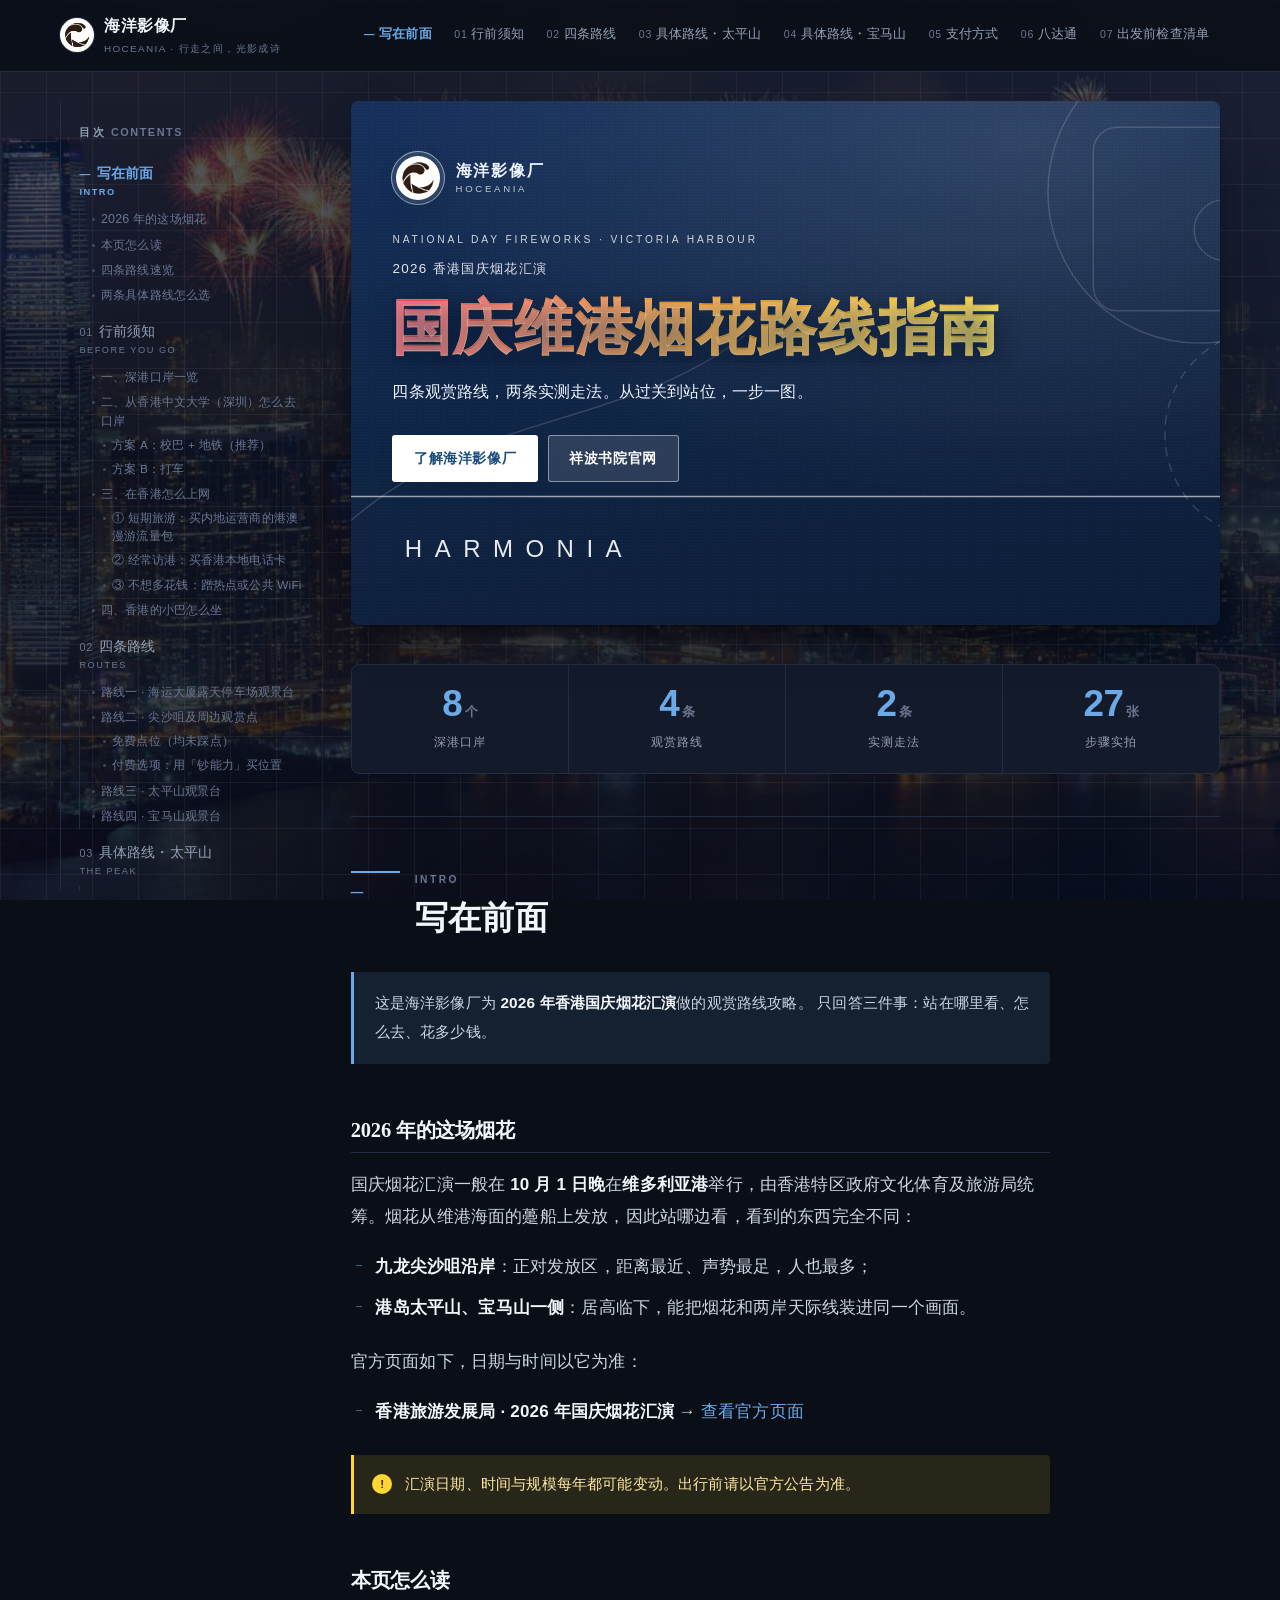
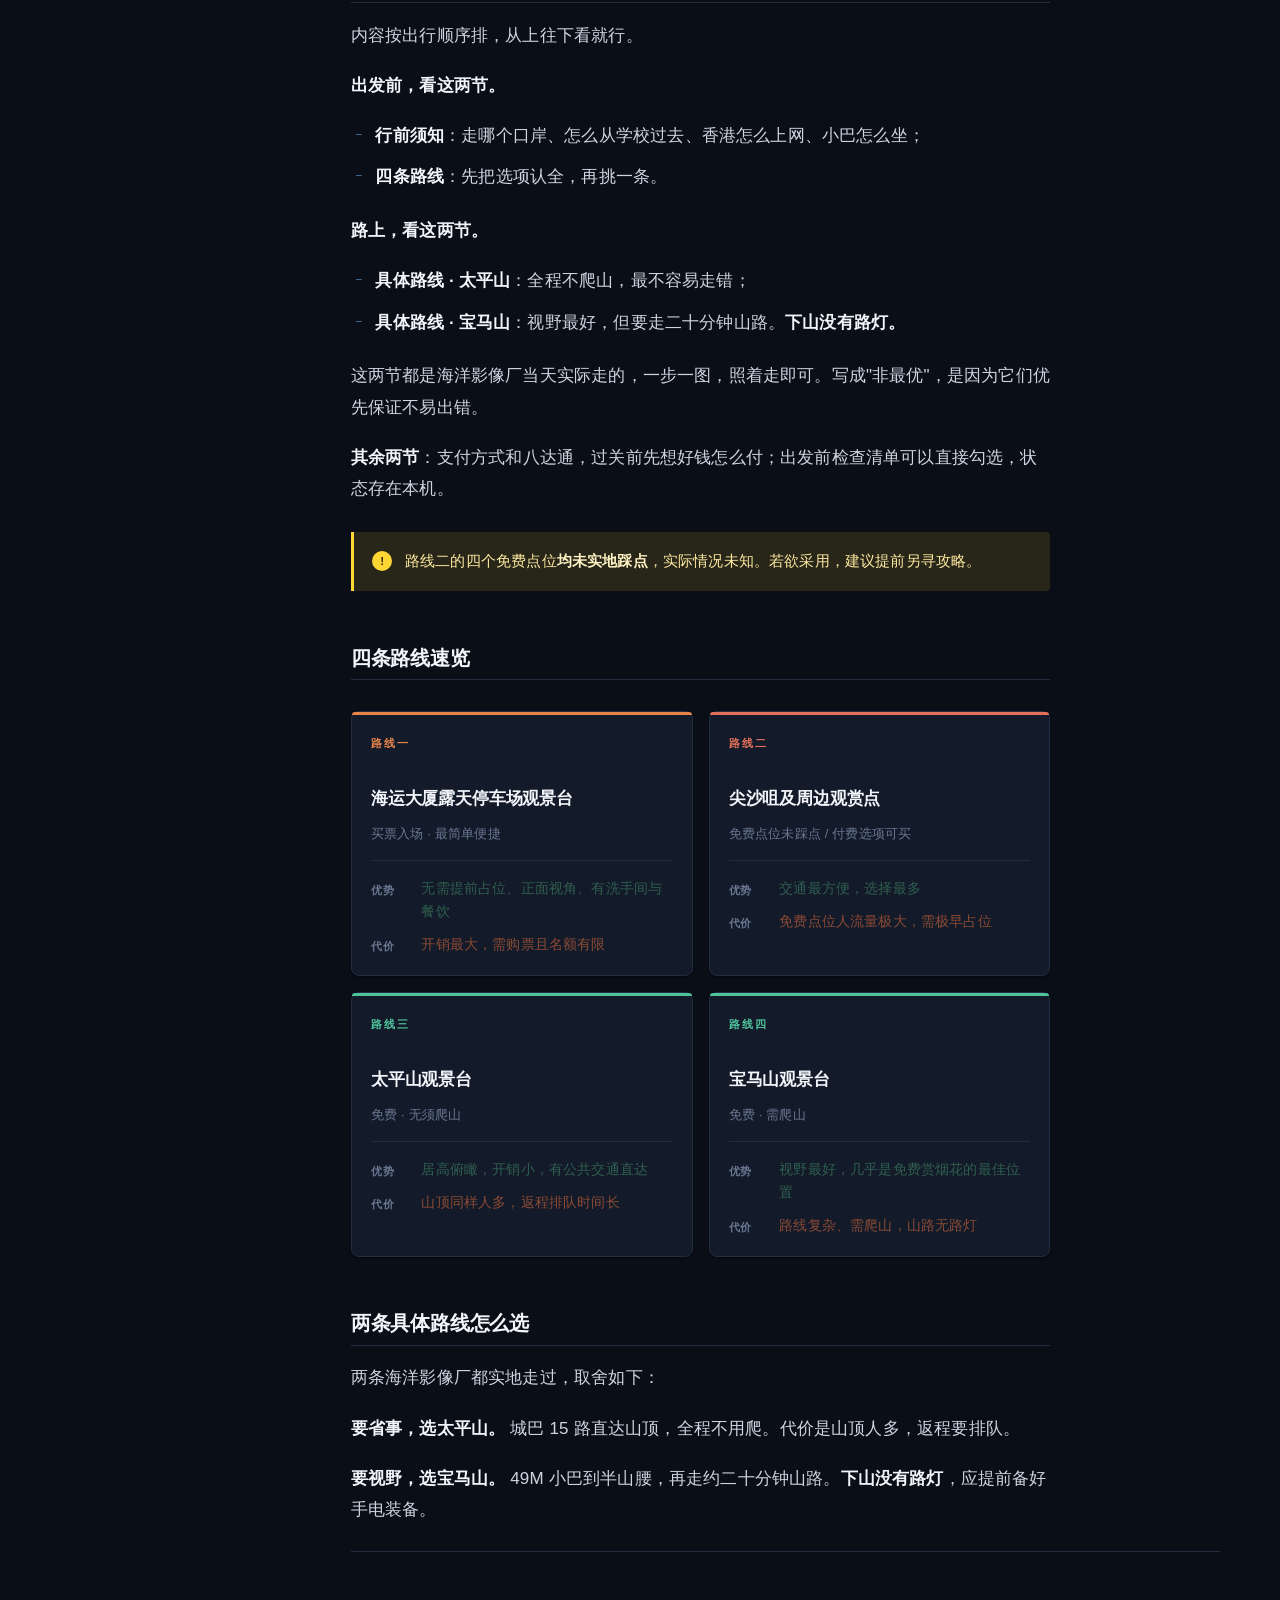
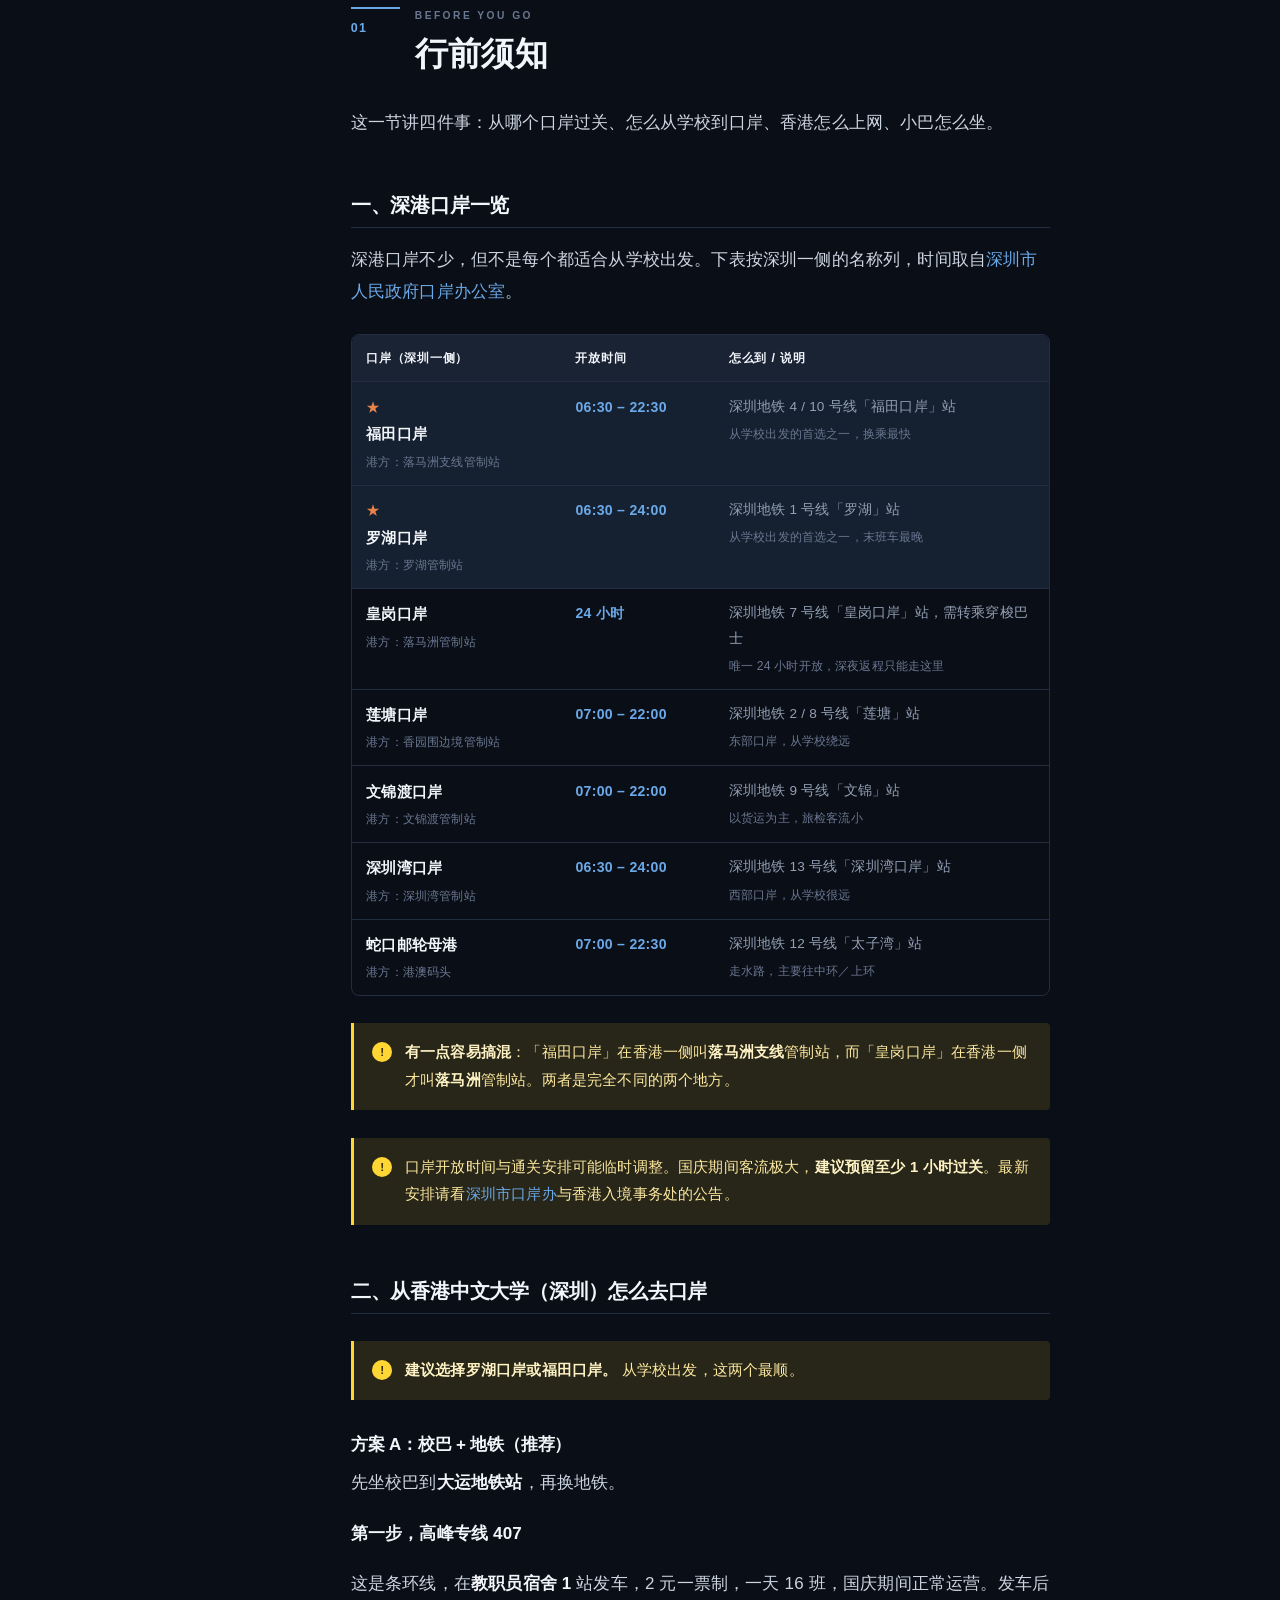
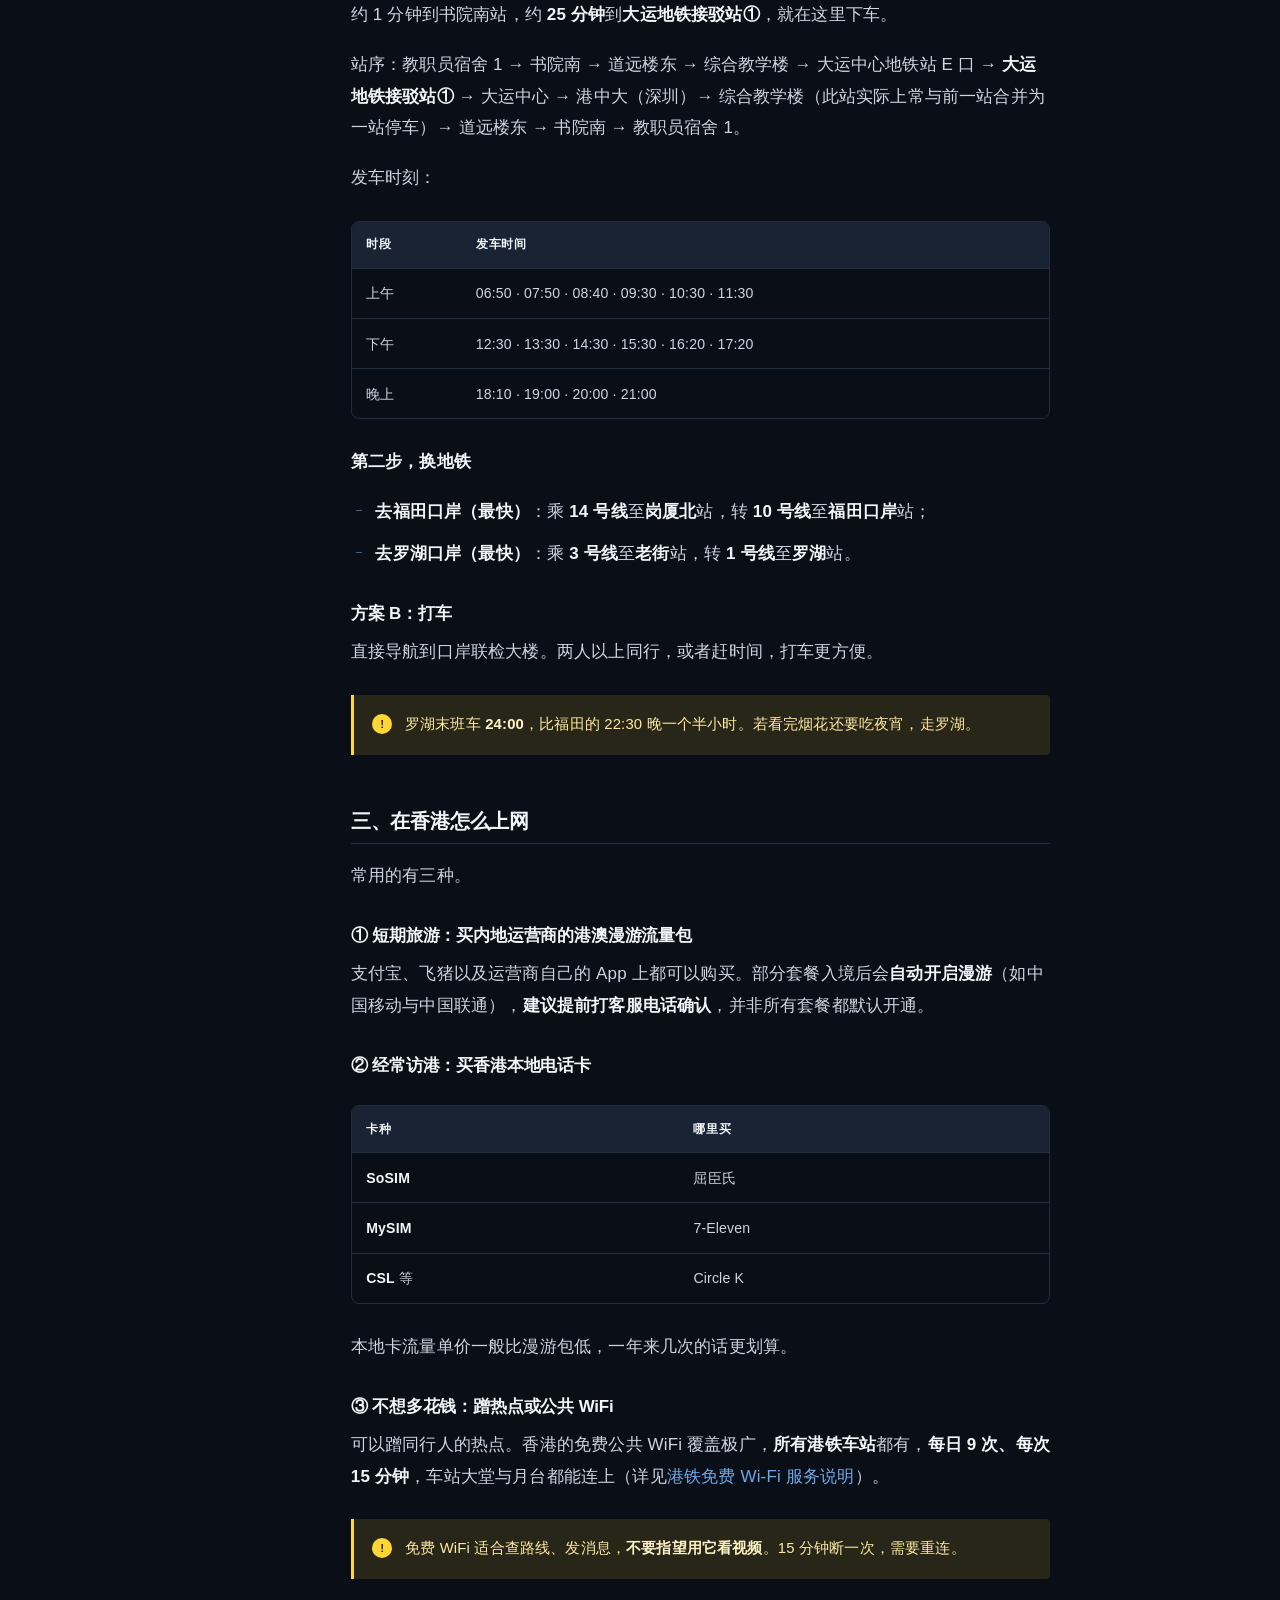
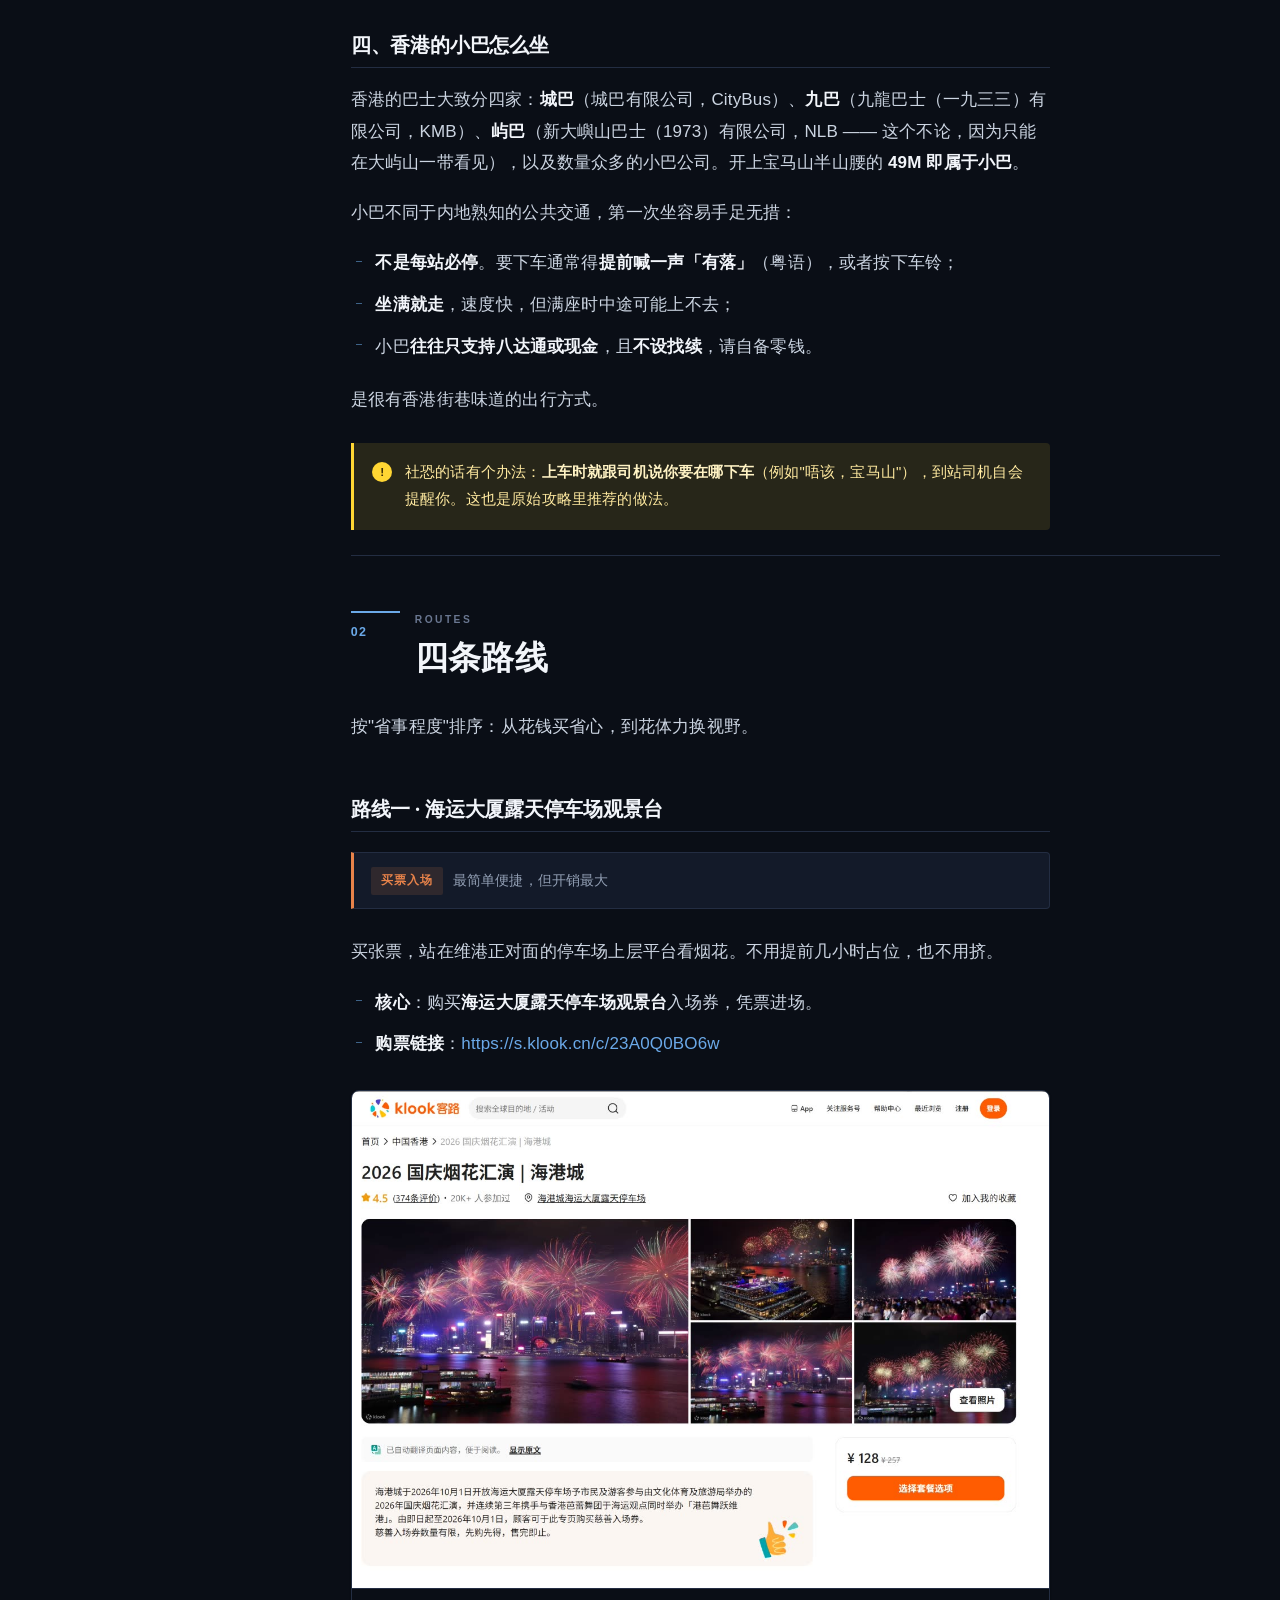
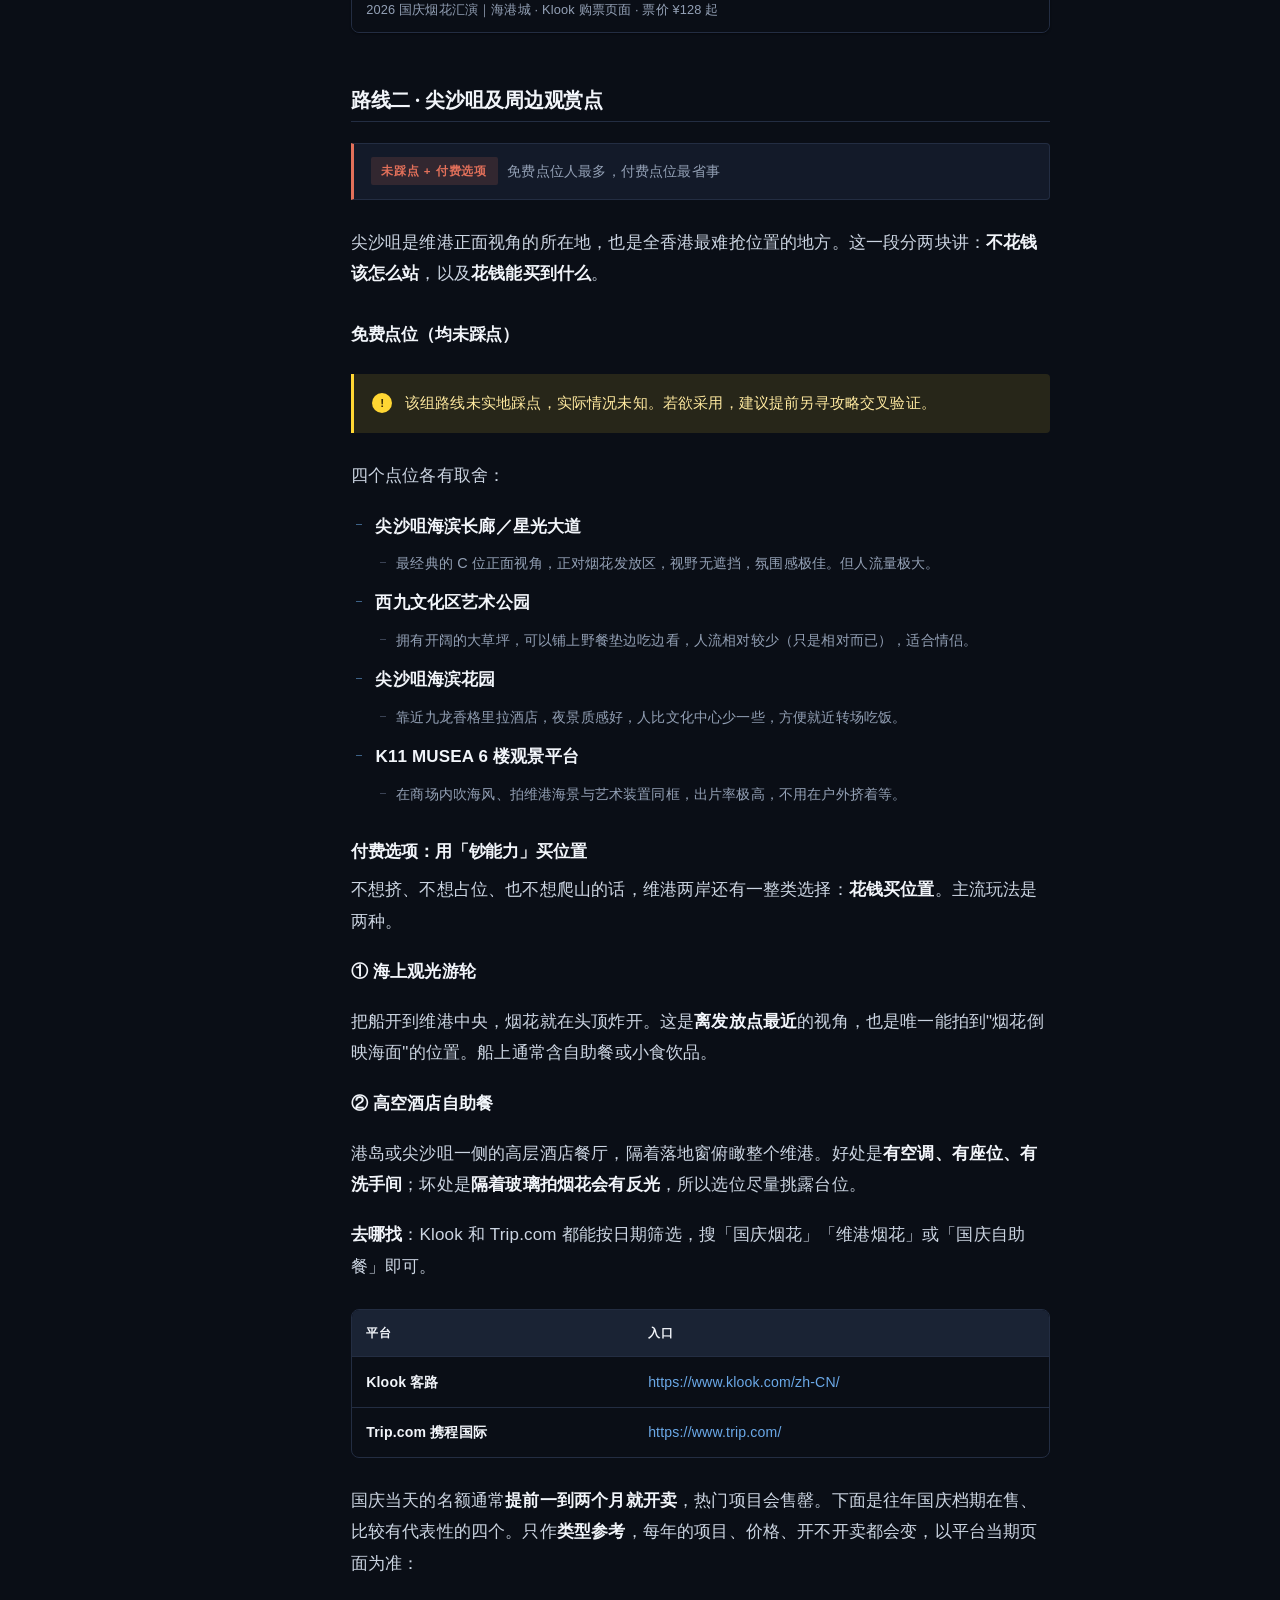
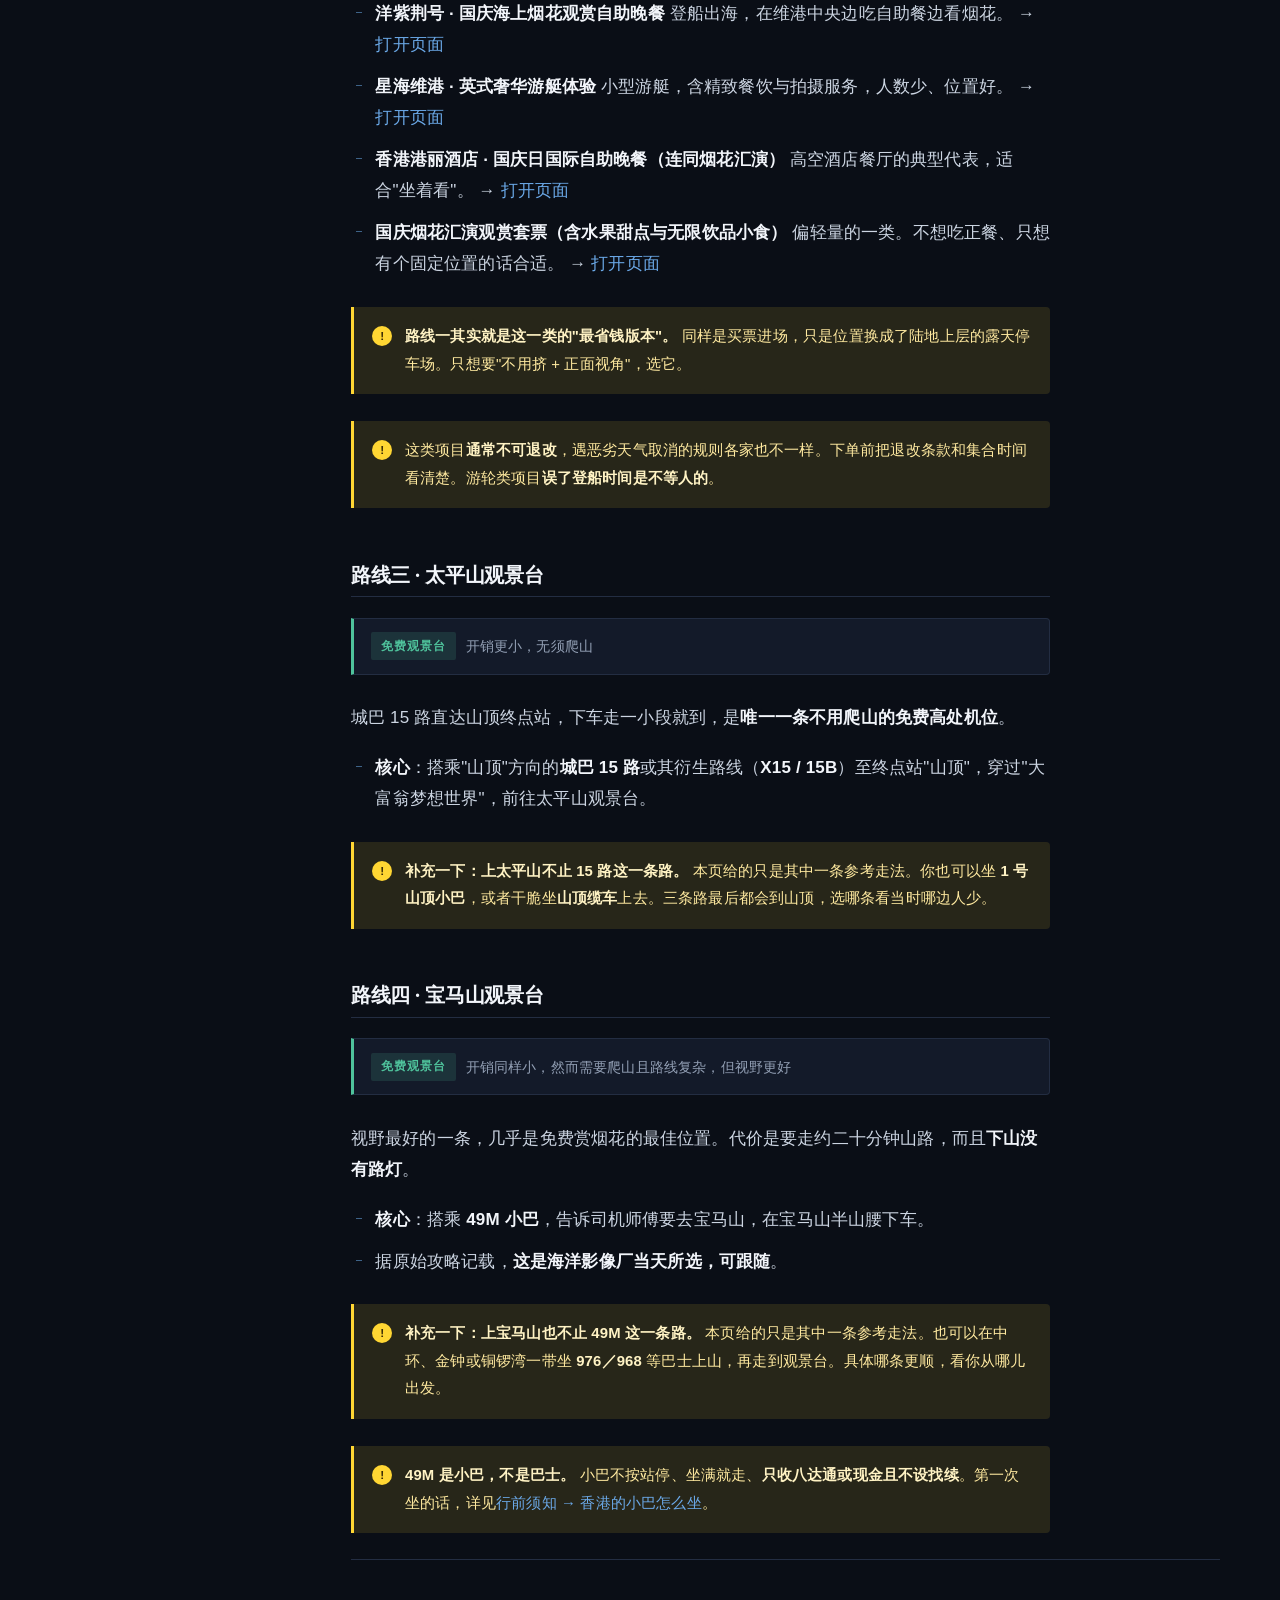
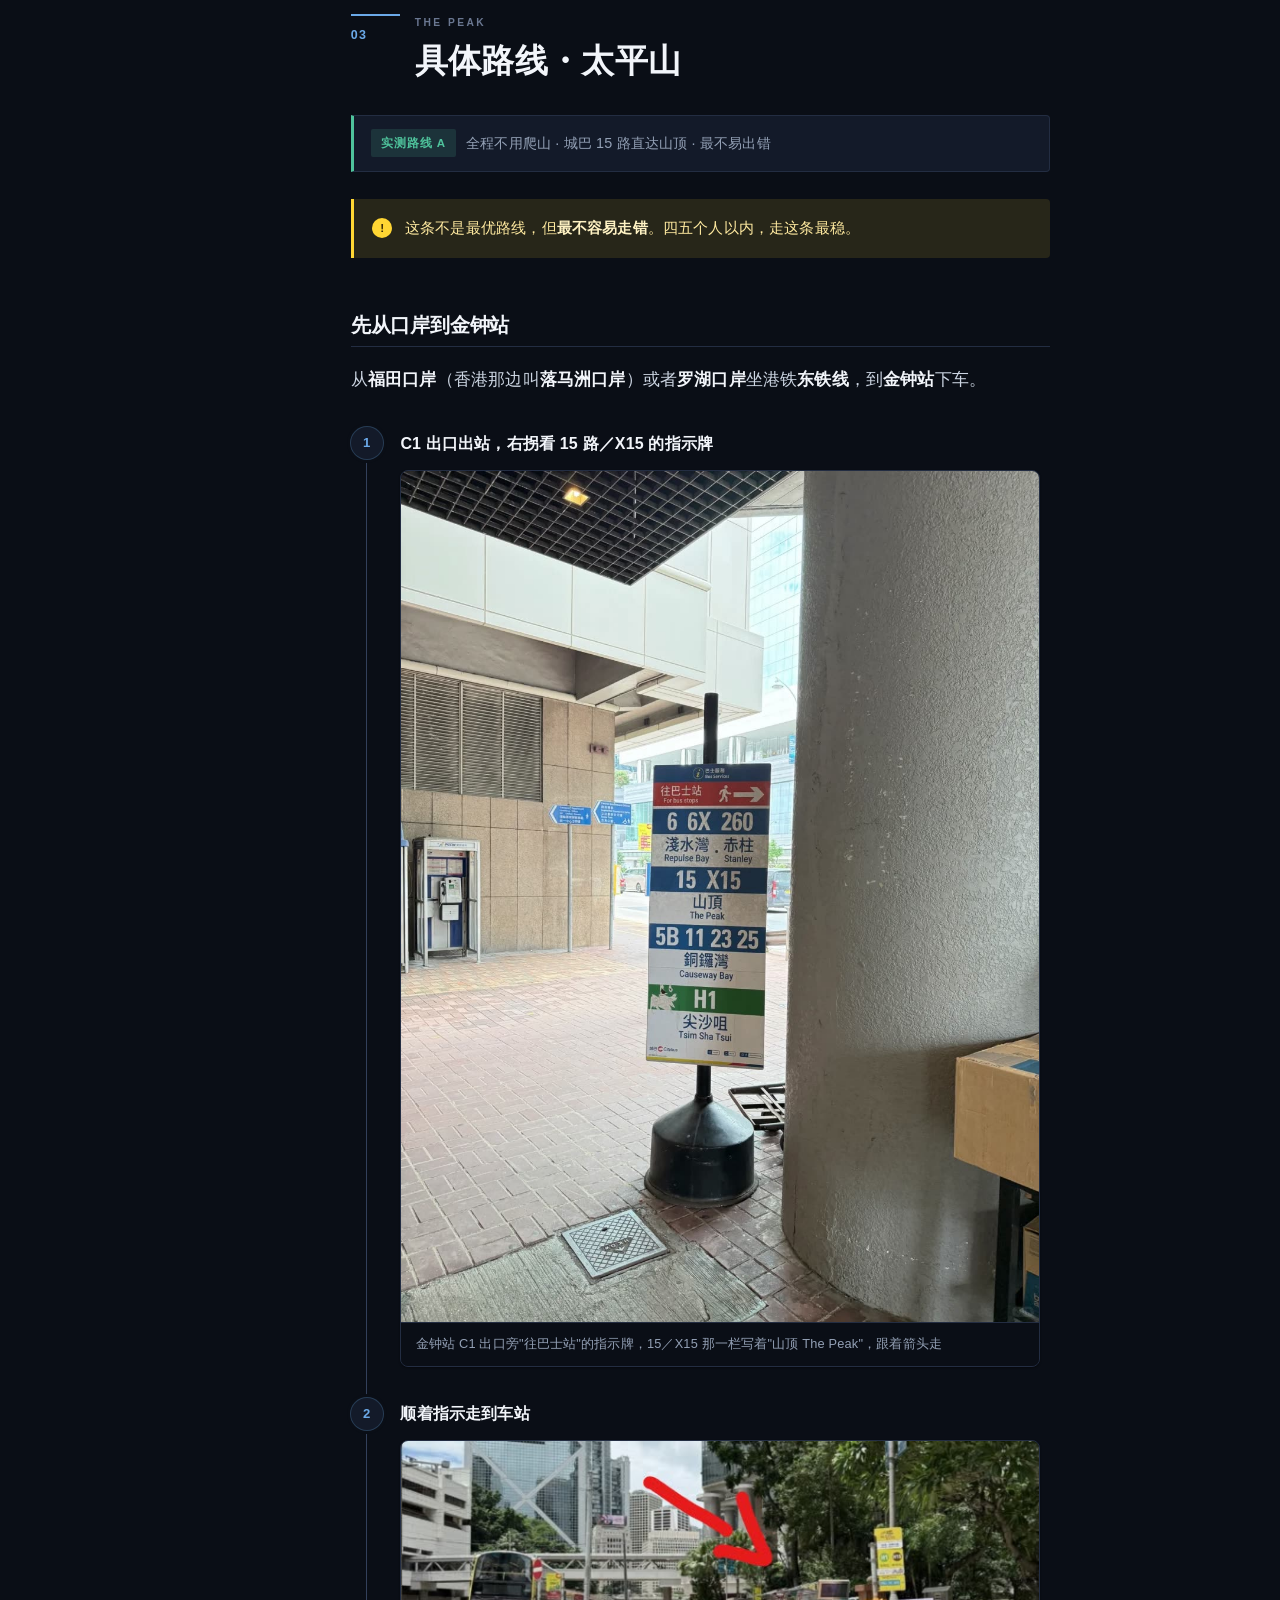
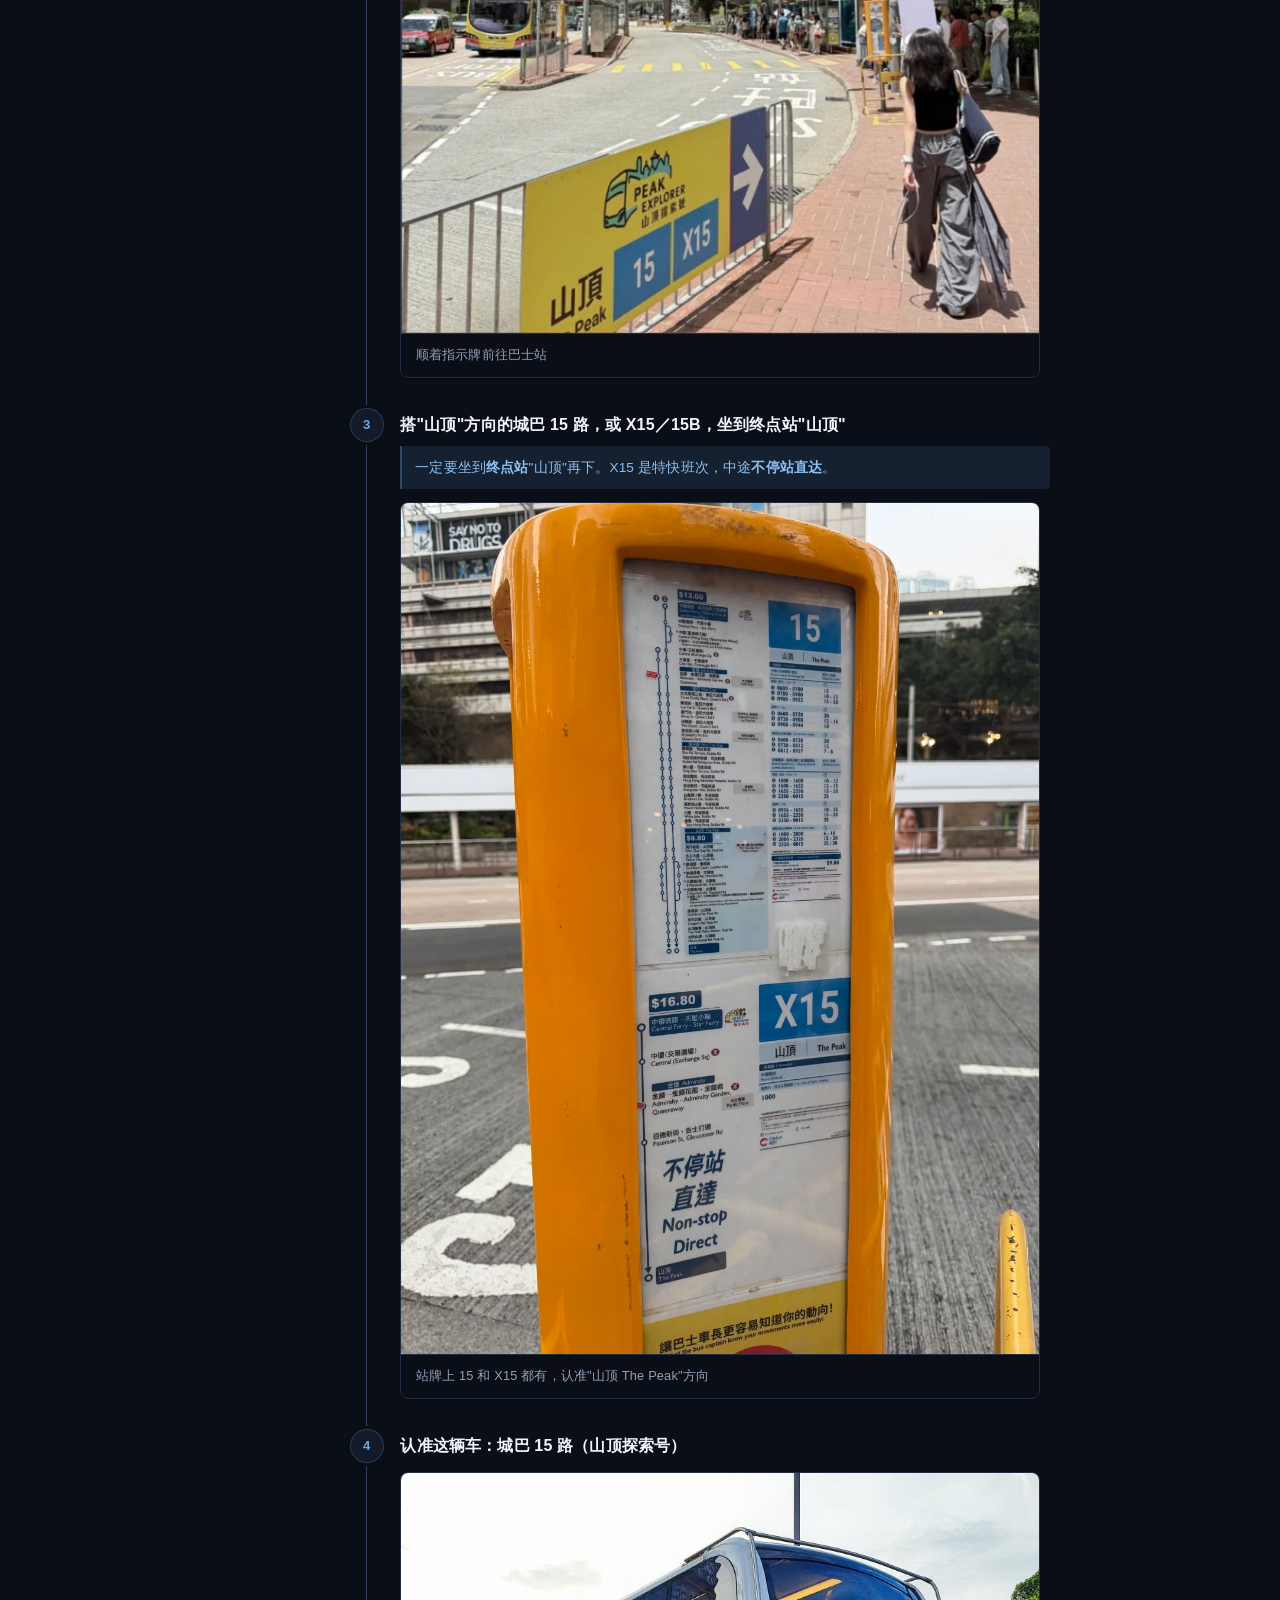
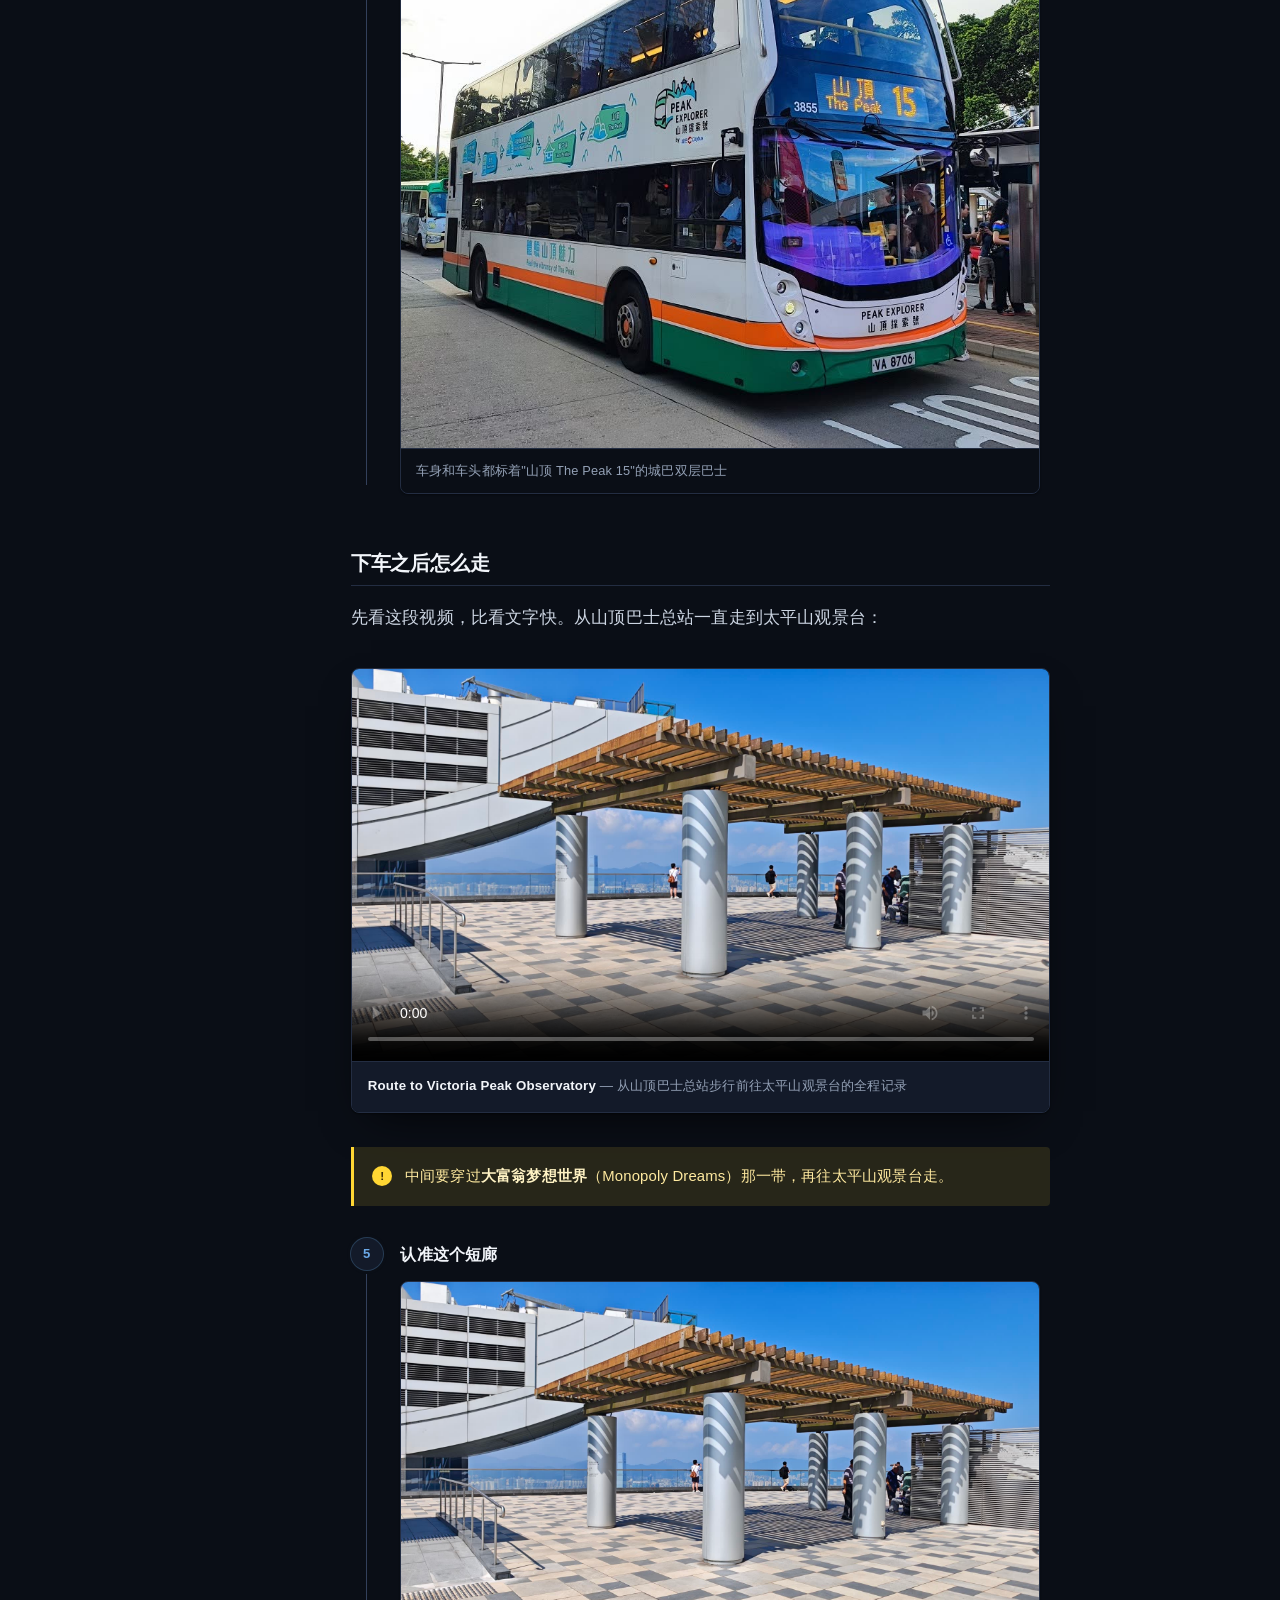
==== commit fc84cb43: "site: 上传《国庆维港烟花路线》网页版 由 node upload.mjs 通过 GitHub Git Data API 提交（本地沙箱禁止 git 联网）。 文件数：81，体积：20.25 MB" ====
--- a/index.html
+++ b/index.html
@@ -24,7 +24,7 @@
 <link rel="stylesheet" href="assets/css/base.css?v=b5a5565f">
 <link rel="stylesheet" href="assets/css/layout.css?v=c32cec7d">
 <link rel="stylesheet" href="assets/css/components.css?v=800bde2b">
-<link rel="stylesheet" href="assets/css/sections.css?v=b635e63f">
+<link rel="stylesheet" href="assets/css/sections.css?v=60cc8ef5">
 <!-- 由 build.mjs 生成，请勿直接编辑本文件：改内容请编辑 content/*.md，改结构请编辑 src/template.html，改品牌信息请编辑 site.config.json -->
 </head>
 <body>
@@ -233,7 +233,7 @@
 </ul>
 <p>官方页面如下，日期与时间以它为准：</p>
 <ul class="list">
-<li><strong>香港旅游发展局 · 2026 年国庆烟花汇演</strong> <a href="https://www.discoverhongkong.com/tc/events/event.id89562.2026%E5%B9%B4%E5%9C%8B%E6%85%B6%E7%85%99%E8%8A%B1%E5%8C%AF%E6%BC%94.html" target="_blank" rel="noopener">https://www.discoverhongkong.com/tc/events/event.id89562.2026%E5%B9%B4%E5%9C%8B%E6%85%B6%E7%85%99%E8%8A%B1%E5%8C%AF%E6%BC%94.html</a></li>
+<li><strong>香港旅游发展局 · 2026 年国庆烟花汇演</strong> → <a href="https://www.discoverhongkong.com/tc/events/event.id89562.2026%E5%B9%B4%E5%9C%8B%E6%85%B6%E7%85%99%E8%8A%B1%E5%8C%AF%E6%BC%94.html" target="_blank" rel="noopener">查看官方页面</a></li>
 </ul>
 <aside class="callout"><span class="callout__icon" aria-hidden="true">!</span><p>汇演日期、时间与规模每年都可能变动。出行前请以官方公告为准。</p></aside>
 <h2 id="本页怎么读"><a class="anchor" href="#本页怎么读" aria-label="本节链接">#</a>本页怎么读</h2>
@@ -484,10 +484,10 @@
 </table></div>
 <p>国庆当天的名额通常<strong>提前一到两个月就开卖</strong>，热门项目会售罄。下面是往年国庆档期在售、比较有代表性的四个。只作<strong>类型参考</strong>，每年的项目、价格、开不开卖都会变，以平台当期页面为准：</p>
 <ul class="list">
-<li><strong>洋紫荆号 · 国庆海上烟花观赏自助晚餐</strong> 登船出海，在维港中央边吃自助餐边看烟花。 <a href="https://www.klook.com/zh-CN/activity/96889-bauhinia-firework-buffet/" target="_blank" rel="noopener">https://www.klook.com/zh-CN/activity/96889-bauhinia-firework-buffet/</a></li>
-<li><strong>星海维港 · 英式奢华游艇体验</strong> 小型游艇，含精致餐饮与拍摄服务，人数少、位置好。 <a href="https://www.klook.cn/zh-CN/activity/171136-starry-harbour-cruise-an-all-inclusive-luxury-voyage/" target="_blank" rel="noopener">https://www.klook.cn/zh-CN/activity/171136-starry-harbour-cruise-an-all-inclusive-luxury-voyage/</a></li>
-<li><strong>香港港丽酒店 · 国庆日国际自助晚餐（连同烟花汇演）</strong> 高空酒店餐厅的典型代表，适合&quot;坐着看&quot;。 <a href="https://eshop.conraddining.com/zh-hans/product/national-day-international-dinner-buffet-with-fireworks-display-2026/" target="_blank" rel="noopener">https://eshop.conraddining.com/zh-hans/product/national-day-international-dinner-buffet-with-fireworks-display-2026/</a></li>
-<li><strong>国庆烟花汇演观赏套票（含水果甜点与无限饮品小食）</strong> 偏轻量的一类。不想吃正餐、只想有个固定位置的话合适。 <a href="https://www.klook.cn/zh-CN/activity/175189-national-day-fireworks-display-includes-fruits-desserts-and-drinks/" target="_blank" rel="noopener">https://www.klook.cn/zh-CN/activity/175189-national-day-fireworks-display-includes-fruits-desserts-and-drinks/</a></li>
+<li><strong>洋紫荆号 · 国庆海上烟花观赏自助晚餐</strong> 登船出海，在维港中央边吃自助餐边看烟花。 → <a href="https://www.klook.com/zh-CN/activity/96889-bauhinia-firework-buffet/" target="_blank" rel="noopener">打开页面</a></li>
+<li><strong>星海维港 · 英式奢华游艇体验</strong> 小型游艇，含精致餐饮与拍摄服务，人数少、位置好。 → <a href="https://www.klook.cn/zh-CN/activity/171136-starry-harbour-cruise-an-all-inclusive-luxury-voyage/" target="_blank" rel="noopener">打开页面</a></li>
+<li><strong>香港港丽酒店 · 国庆日国际自助晚餐（连同烟花汇演）</strong> 高空酒店餐厅的典型代表，适合&quot;坐着看&quot;。 → <a href="https://eshop.conraddining.com/zh-hans/product/national-day-international-dinner-buffet-with-fireworks-display-2026/" target="_blank" rel="noopener">打开页面</a></li>
+<li><strong>国庆烟花汇演观赏套票（含水果甜点与无限饮品小食）</strong> 偏轻量的一类。不想吃正餐、只想有个固定位置的话合适。 → <a href="https://www.klook.cn/zh-CN/activity/175189-national-day-fireworks-display-includes-fruits-desserts-and-drinks/" target="_blank" rel="noopener">打开页面</a></li>
 </ul>
 <aside class="callout"><span class="callout__icon" aria-hidden="true">!</span><p><strong>路线一其实就是这一类的&quot;最省钱版本&quot;。</strong> 同样是买票进场，只是位置换成了陆地上层的露天停车场。只想要&quot;不用挤 + 正面视角&quot;，选它。</p></aside>
 <aside class="callout"><span class="callout__icon" aria-hidden="true">!</span><p>这类项目<strong>通常不可退改</strong>，遇恶劣天气取消的规则各家也不一样。下单前把退改条款和集合时间看清楚。游轮类项目<strong>误了登船时间是不等人的</strong>。</p></aside>
@@ -1101,26 +1101,23 @@
 
 <details class="egg">
 <summary class="egg__summary">
-<span class="egg__hint">彩蛋</span>
 <span class="egg__mark" aria-hidden="true">🎁</span>
+<span class="egg__hint">Click here!</span>
 </summary>
 <div class="egg__body">
 <p class="egg__congrats">🥰 恭喜你发现彩蛋 🎉</p>
 <dl class="footer__credit egg__credit">
 <div><dt>PLANNING / PHOTOGRAPHY / EDITING</dt><dd>策划 / 摄影 / 编辑　杨天瑞</dd></div>
-<div><dt>PHOTO CREDIT</dt><dd>摄影：杨天瑞</dd></div>
 </dl>
 <div class="egg__feed">
-<img class="egg__mascot" src="assets/img/egg-deepseek.jpg" alt="DeepSeek 的鲸鱼娘形象" width="170" height="170" loading="lazy" decoding="async">
-<p class="egg__feed-text">喜欢的话可以喂我吃 token 小蛋糕</p>
-<img class="egg__pay" src="assets/img/egg-pay-qr.jpg" alt="海洋影像厂的微信经营收款码" width="200" height="200" loading="lazy" decoding="async">
-<p class="egg__pay-label">海洋的摄影小铺</p>
+<img class="egg__mascot" src="assets/img/egg-deepseek.png" alt="DeepSeek 的鲸鱼娘形象" width="170" height="170" loading="lazy" decoding="async">
+<p class="egg__feed-text">“喜欢的话，可以投喂我 token 小蛋糕😘”</p>
+<img class="egg__pay" src="assets/img/egg-pay-qr.png" alt="海洋影像厂的微信经营收款码" loading="lazy" decoding="async">
+<p class="egg__contact">关于网站有任何意见，或者只是想找我聊聊天，欢迎 dd 我！！！ 📫 tianruiyang@link.cuhk.edu.cn</p>
 </div>
 </div>
 </details>
 
-      <p class="footer__note">本页内容依据海洋影像厂原始攻略《国庆维港烟花路线》（Markdown / XMind / PDF）整理排版，图源同源。</p>
-      <p class="footer__bg-credit">页面背景烟花图：来源待补（建议写「摄影：XXX」或「图源：XXX」）</p>
       <p class="footer__disclaimer">路线信息具有时效性：烟花汇演安排、巴士／小巴班次与票价、商场入场安排均可能变动，出行前请以官方最新公告为准。</p>
       <p class="footer__meta">
         <a href="https://github.com/berserkross/Victoria-Harbour-Fireworks-Viewing-Route" target="_blank" rel="noopener">GitHub 仓库</a>
--- a/assets/css/sections.css
+++ b/assets/css/sections.css
@@ -468,9 +468,20 @@
 .egg__summary::-webkit-details-marker { display: none; }
 .egg__summary:hover { background: var(--chip); color: var(--ink-2); }
 .egg__summary:focus-visible { outline: none; box-shadow: var(--ring); border-radius: var(--radius); }
-.egg__hint { letter-spacing: .1em; }
+/* 「Click here!」用花体（手写体）。
+   这类字体各平台自带的不同，所以给一串候选，逐级回退；
+   最后兜底 cursive，实在没有也会落到系统的手写体风格。 */
+.egg__hint {
+  margin-left: auto;
+  font-family: "Segoe Script", "Brush Script MT", "Lucida Handwriting",
+               "Apple Chancery", "Snell Roundhand", cursive;
+  font-size: 1.15rem;
+  font-style: italic;
+  letter-spacing: .02em;
+  color: var(--ink-2);
+}
+.egg__summary:hover .egg__hint { color: var(--ocean); }
 .egg__mark {
-  margin-left: auto;
   font-size: 1rem;
   transition: transform .25s;
 }
@@ -506,38 +517,51 @@
 .egg__feed {
   text-align: center;
 }
+/* 鲸鱼娘：原始 PNG 自带透明，直接放，不加任何框、底、投影 */
 .egg__mascot {
   width: 170px;
   height: 170px;
   margin: 0 auto;
-  border-radius: 14px;
-  background: #fff;
-  box-shadow: 0 0 0 1px var(--line);
+  background: none;
+  box-shadow: none;
+  border: 0;
 }
 .egg__feed-text {
-  margin: .9rem 0 1.1rem;
+  margin: .9rem 0 1.6rem;
   font-size: .9rem;
+  font-style: italic;          /* 斜体 */
   color: var(--ink-2);
 }
+/* 经营收款码：用原图整张，不裁不变色；只限宽，高度按比例走 */
 .egg__pay {
-  width: 200px;
-  height: 200px;
+  width: 260px;
+  max-width: 100%;
+  height: auto;
   margin: 0 auto;
+  display: block;
   border-radius: var(--radius);
-  background: #fff;
-  padding: 8px;
-  box-shadow: 0 0 0 1px var(--line);
-}
-.egg__pay-label {
-  margin: .6rem 0 0;
-  font-size: .8rem;
-  color: var(--ink-3);
-  letter-spacing: .04em;
-}
+  box-shadow: 0 8px 24px -14px rgba(0, 0, 0, .7);
+}
+/* 联系方式：跟在收款码下面 */
+.egg__contact {
+  margin: 1.6rem auto 0;
+  max-width: 30rem;
+  padding: .9rem 1.1rem;
+  border: 1px dashed var(--line-strong);
+  border-radius: var(--radius);
+  background: var(--chip);
+  font-size: .86rem;
+  line-height: 1.9;
+  color: var(--ink-2);
+  text-align: center;
+  word-break: break-word;
+}
+.egg__contact a { color: var(--ocean); }
 
 @media (max-width: 480px) {
   .egg__mascot { width: 140px; height: 140px; }
-  .egg__pay { width: 176px; height: 176px; }
+  .egg__pay { width: 78%; }
+  .egg__hint { font-size: 1.05rem; }
 }
 
 /* ------------------------------------------- 页尾 CTA「关于我们」 */
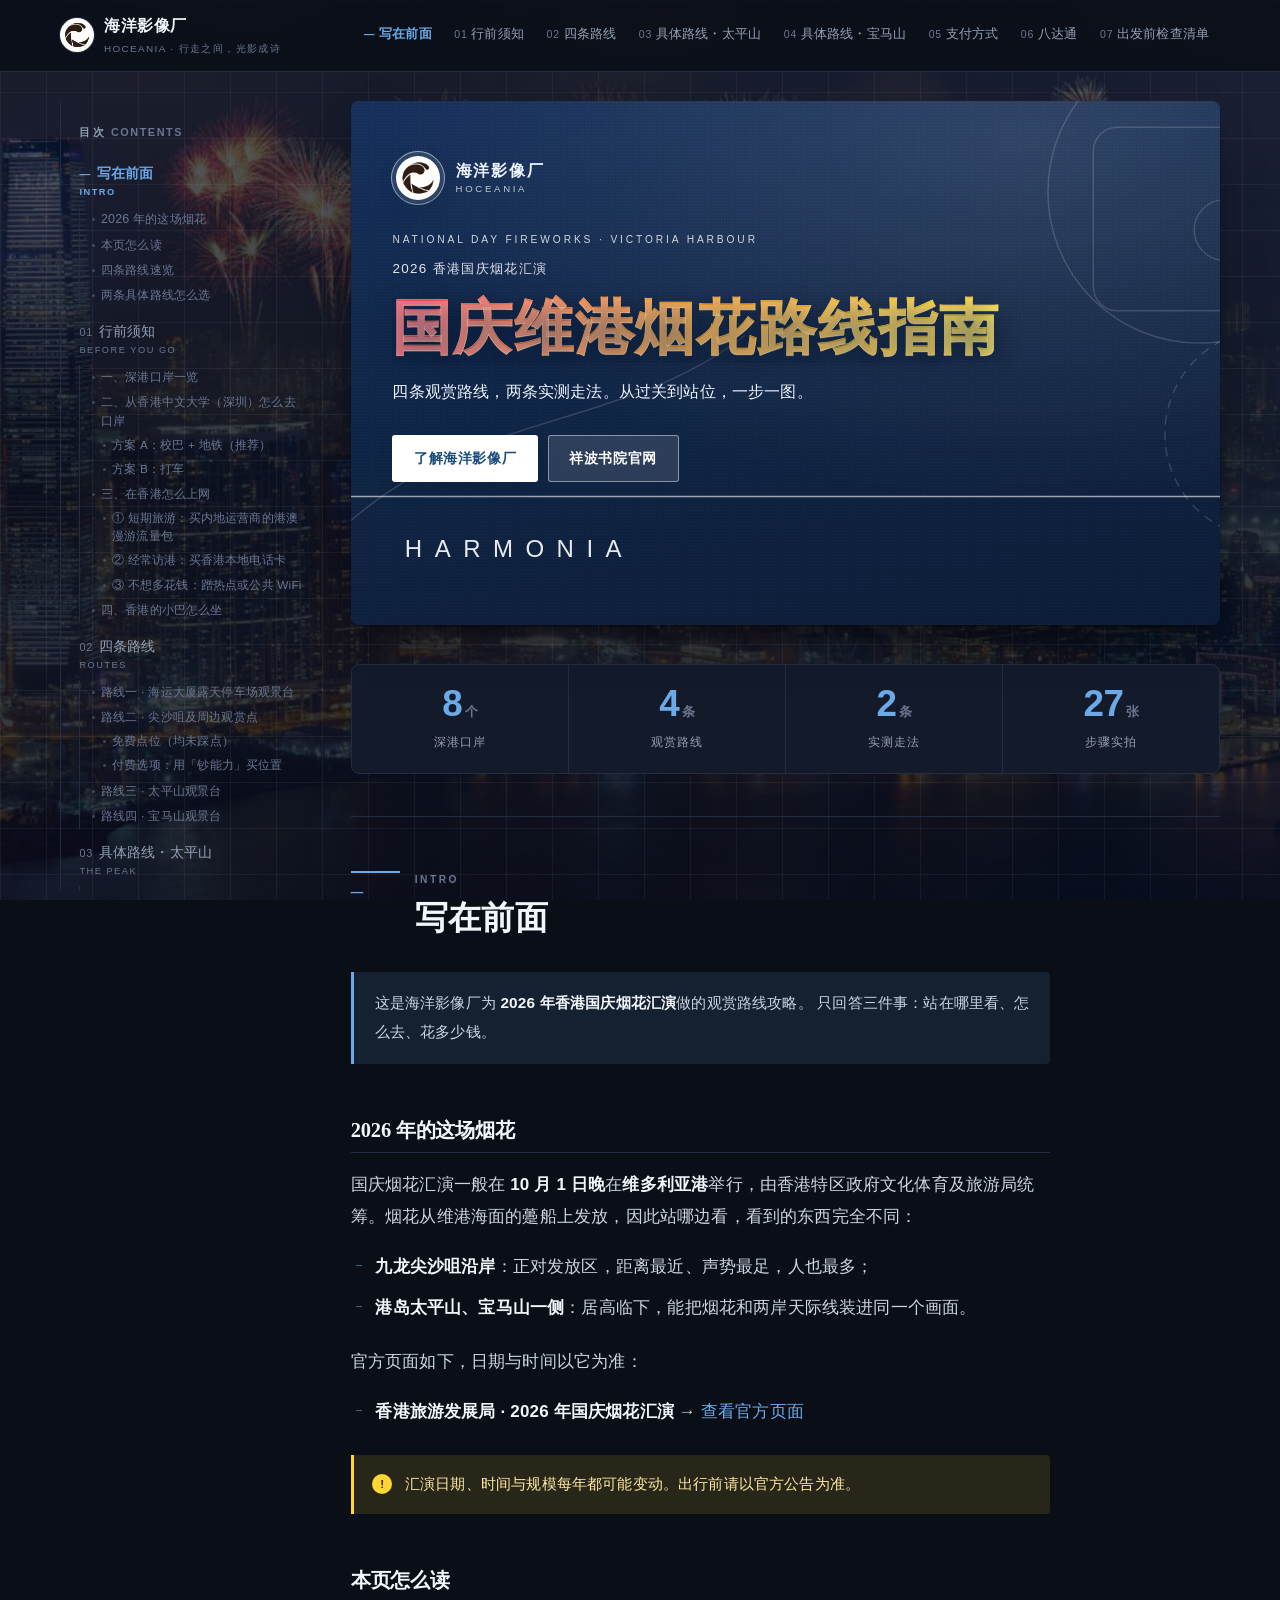
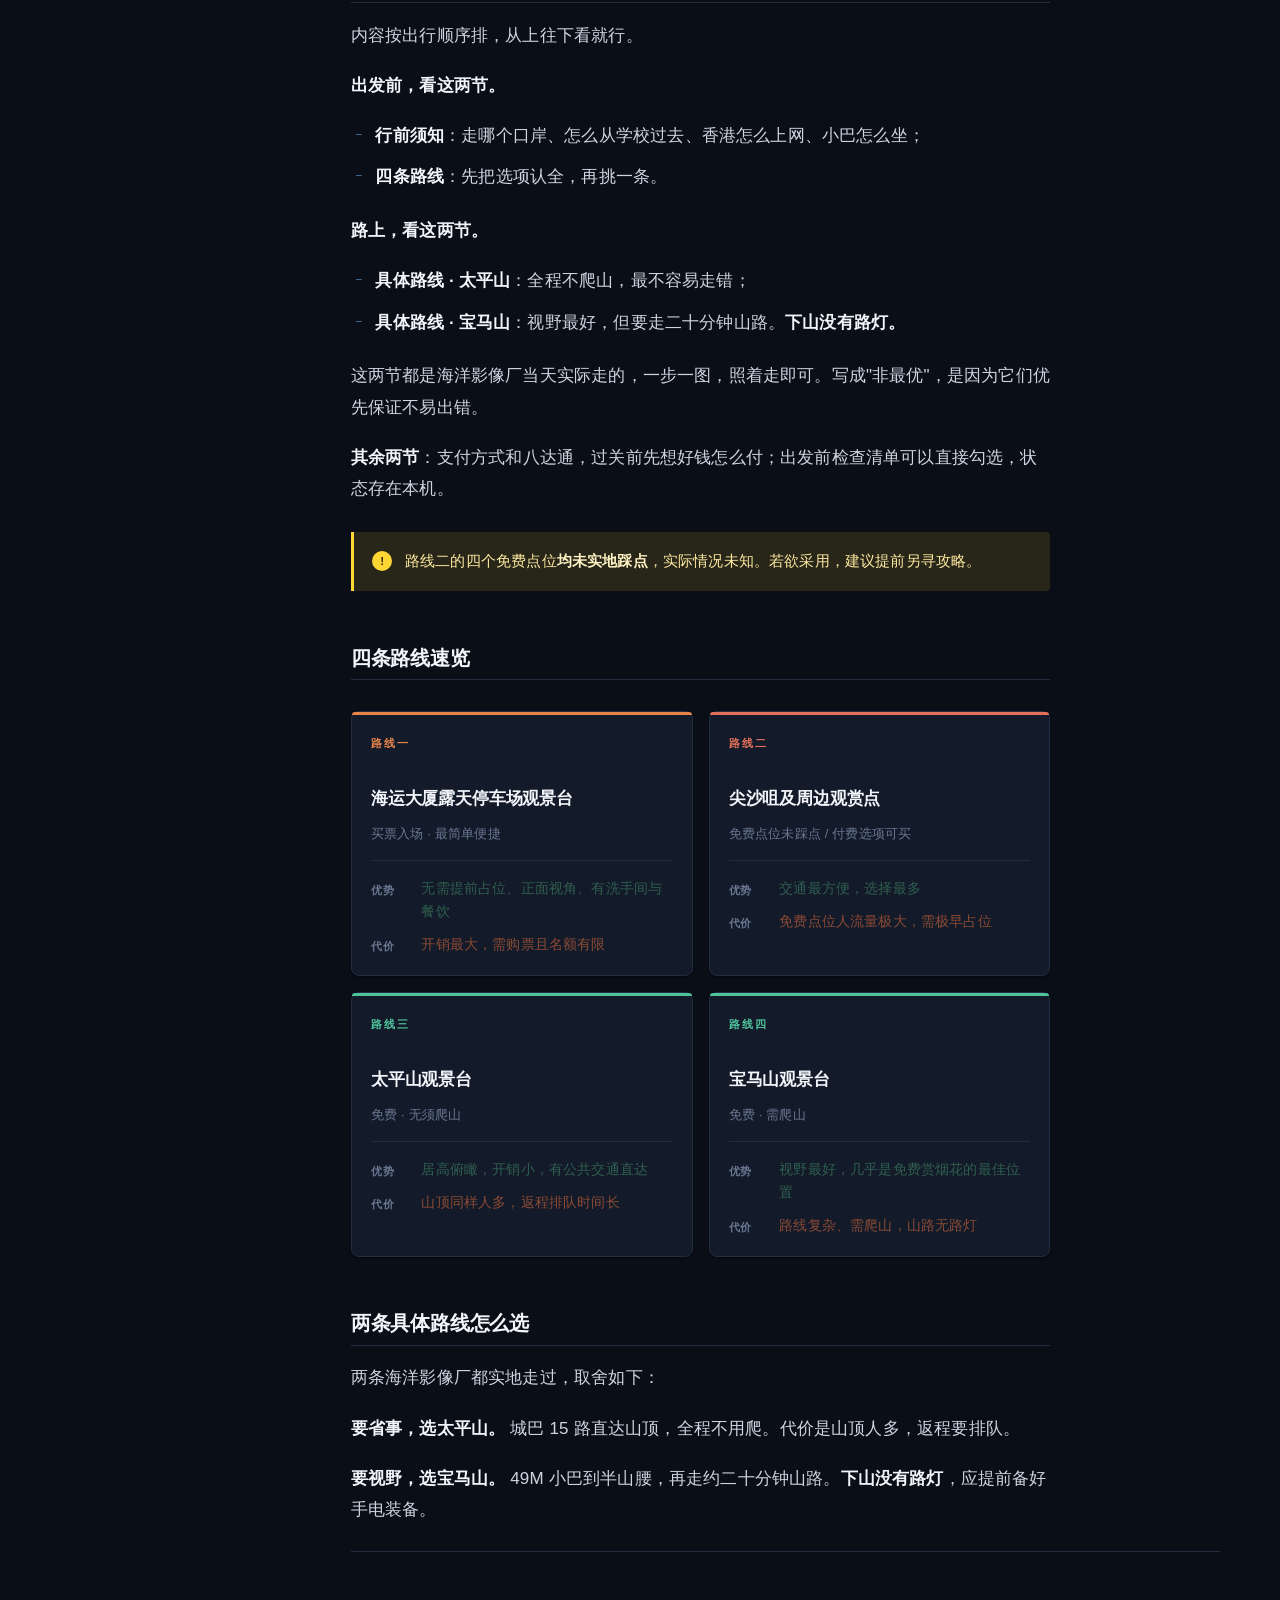
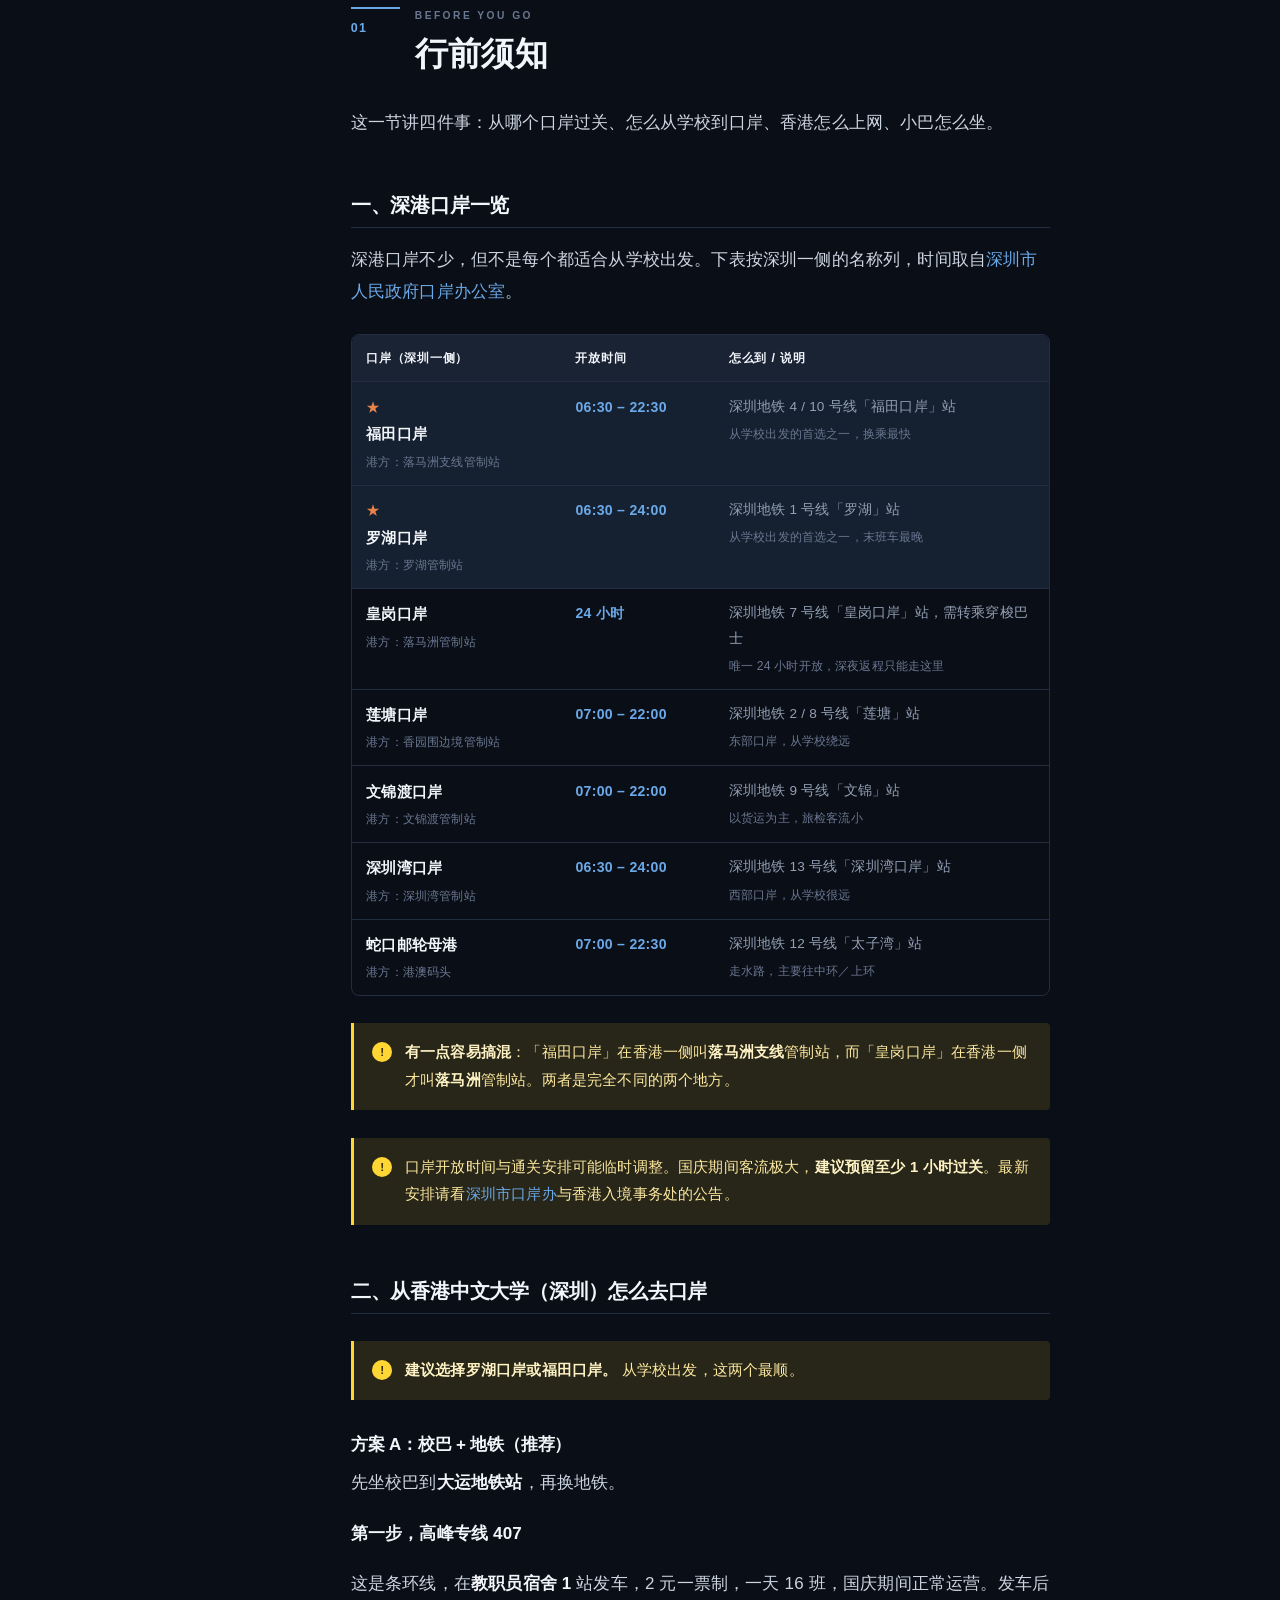
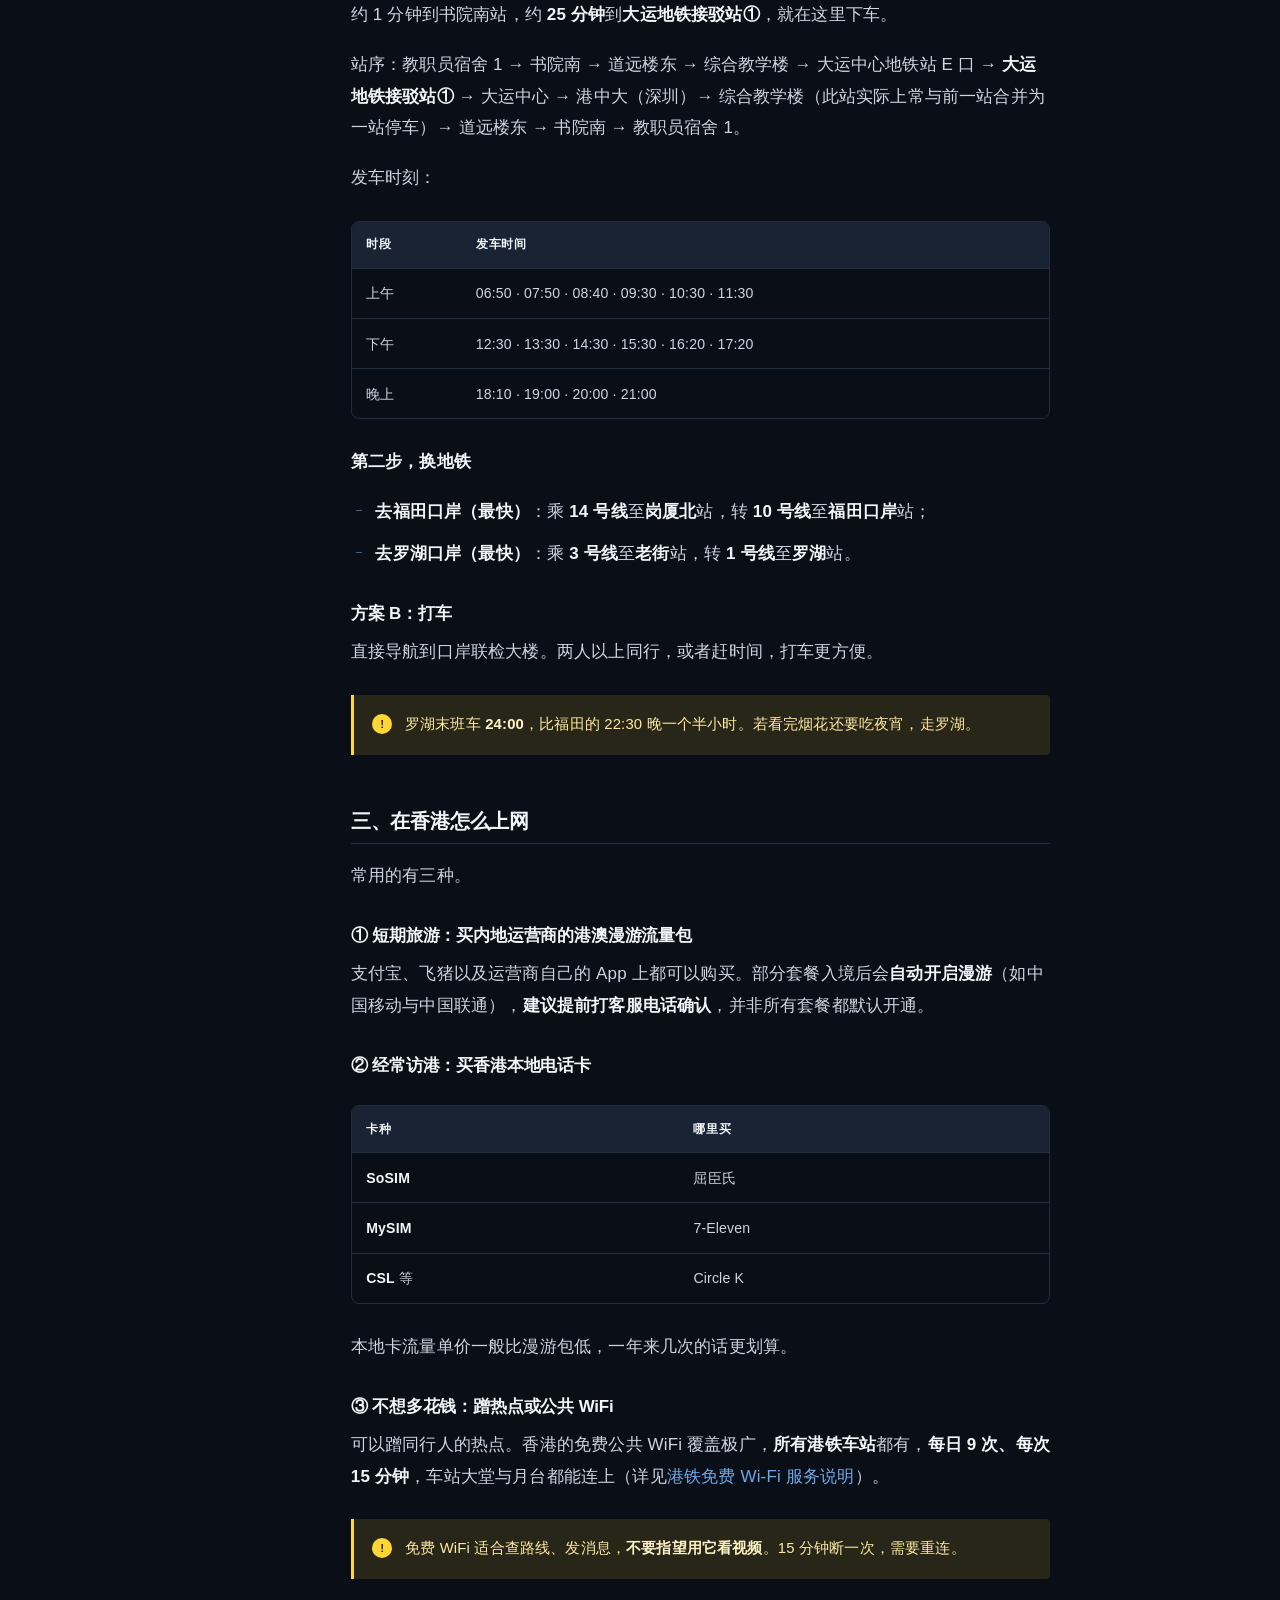
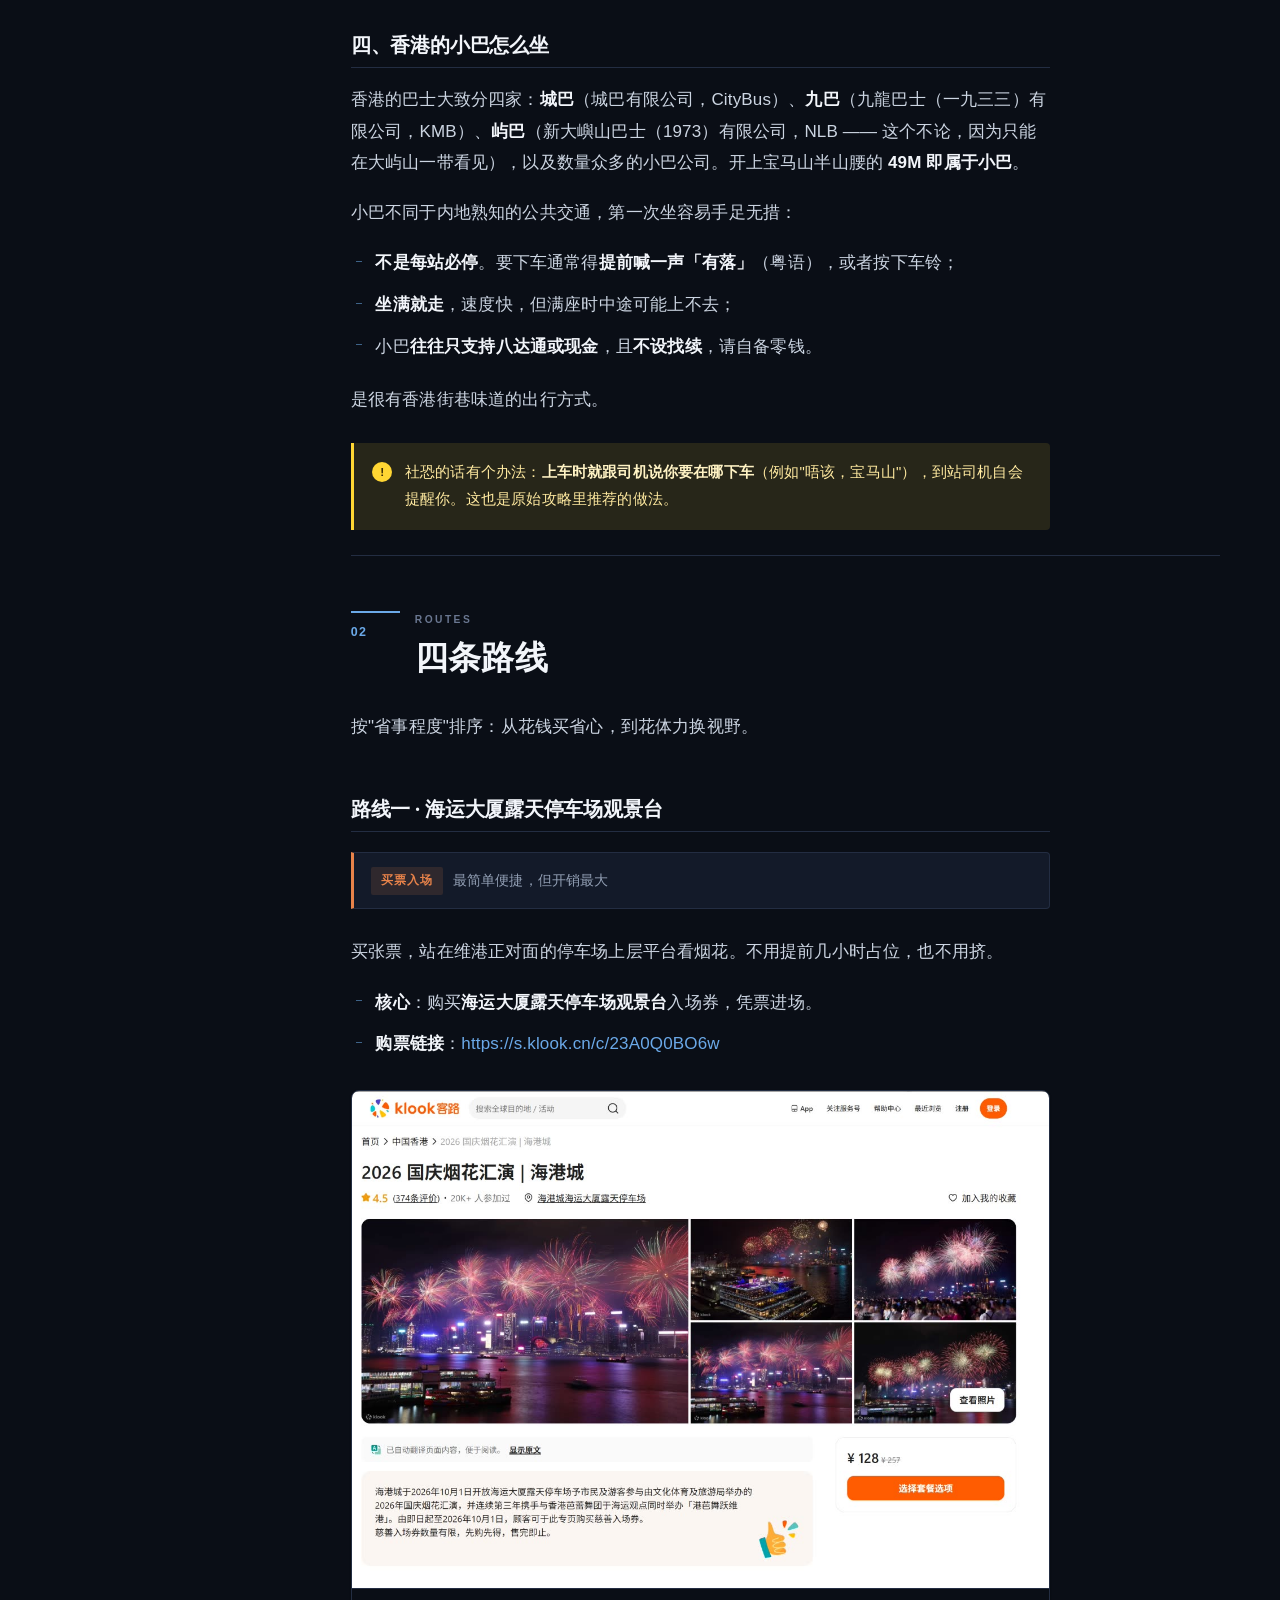
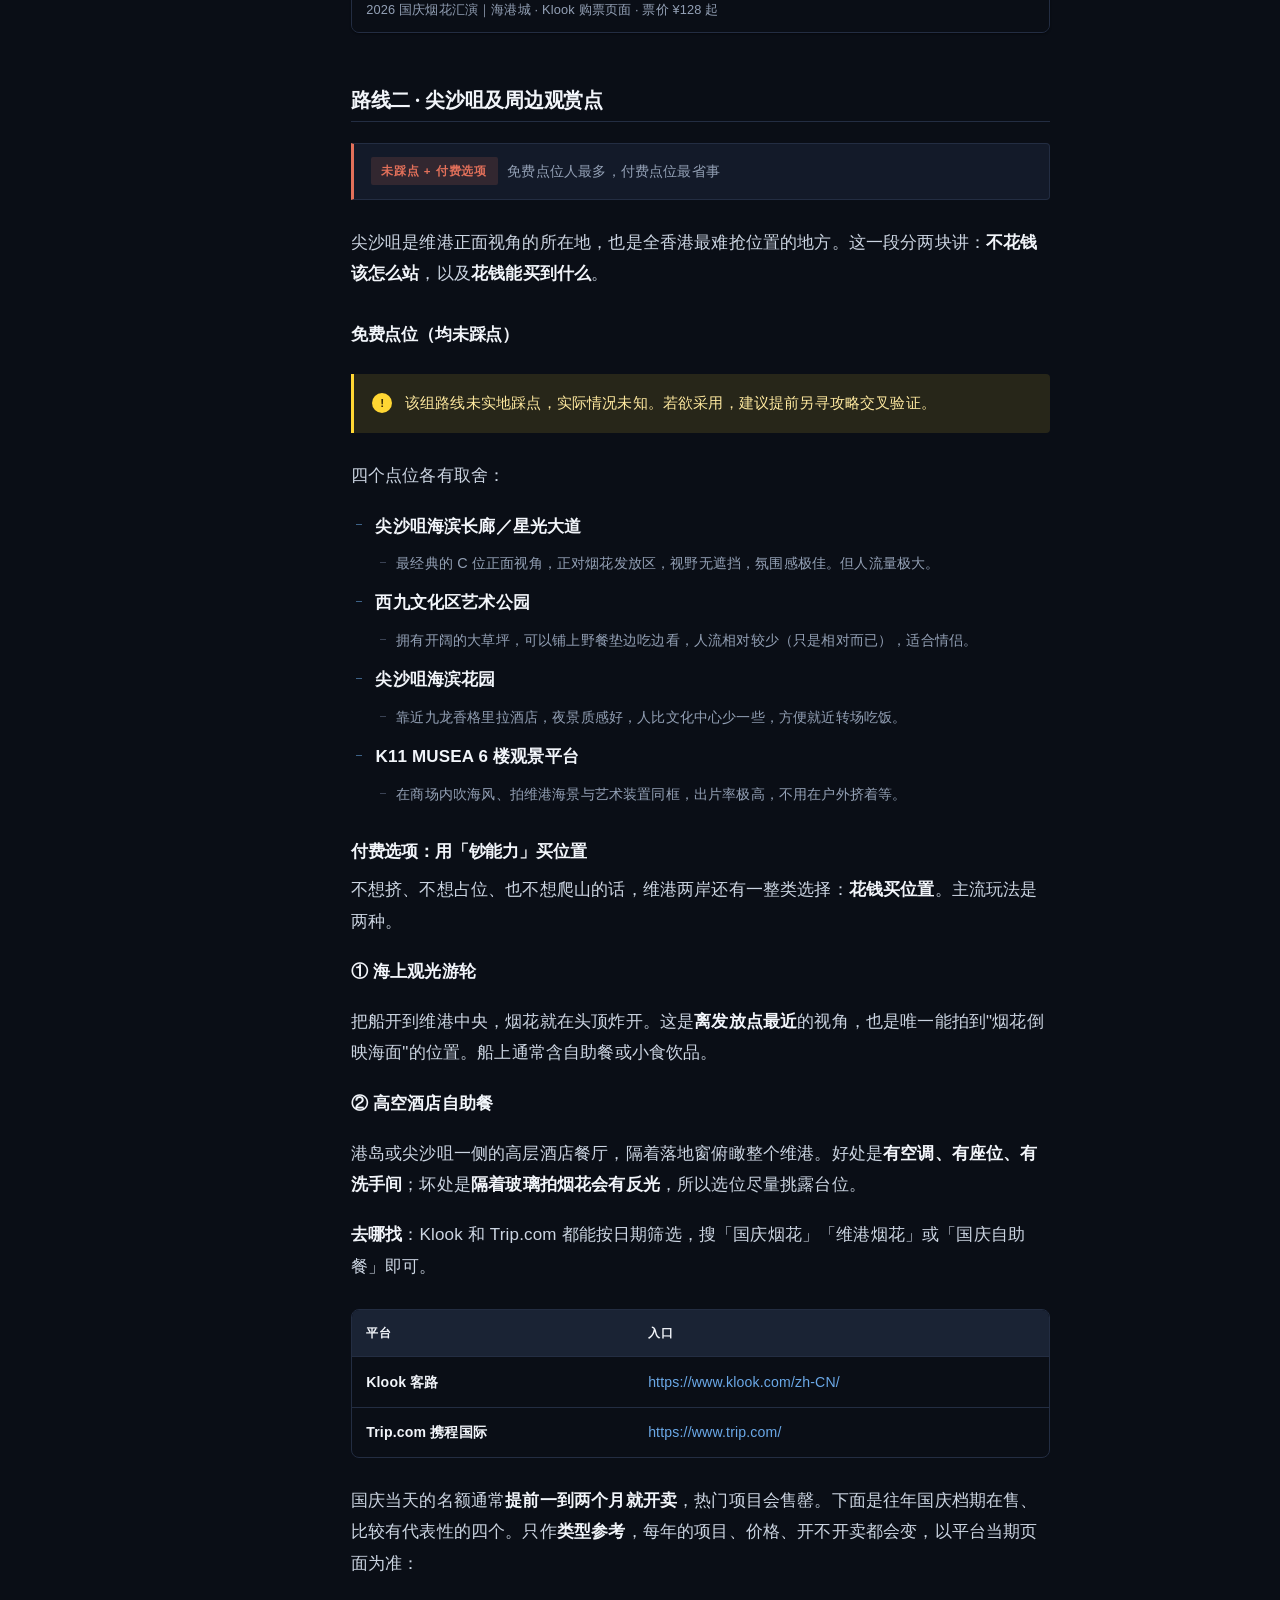
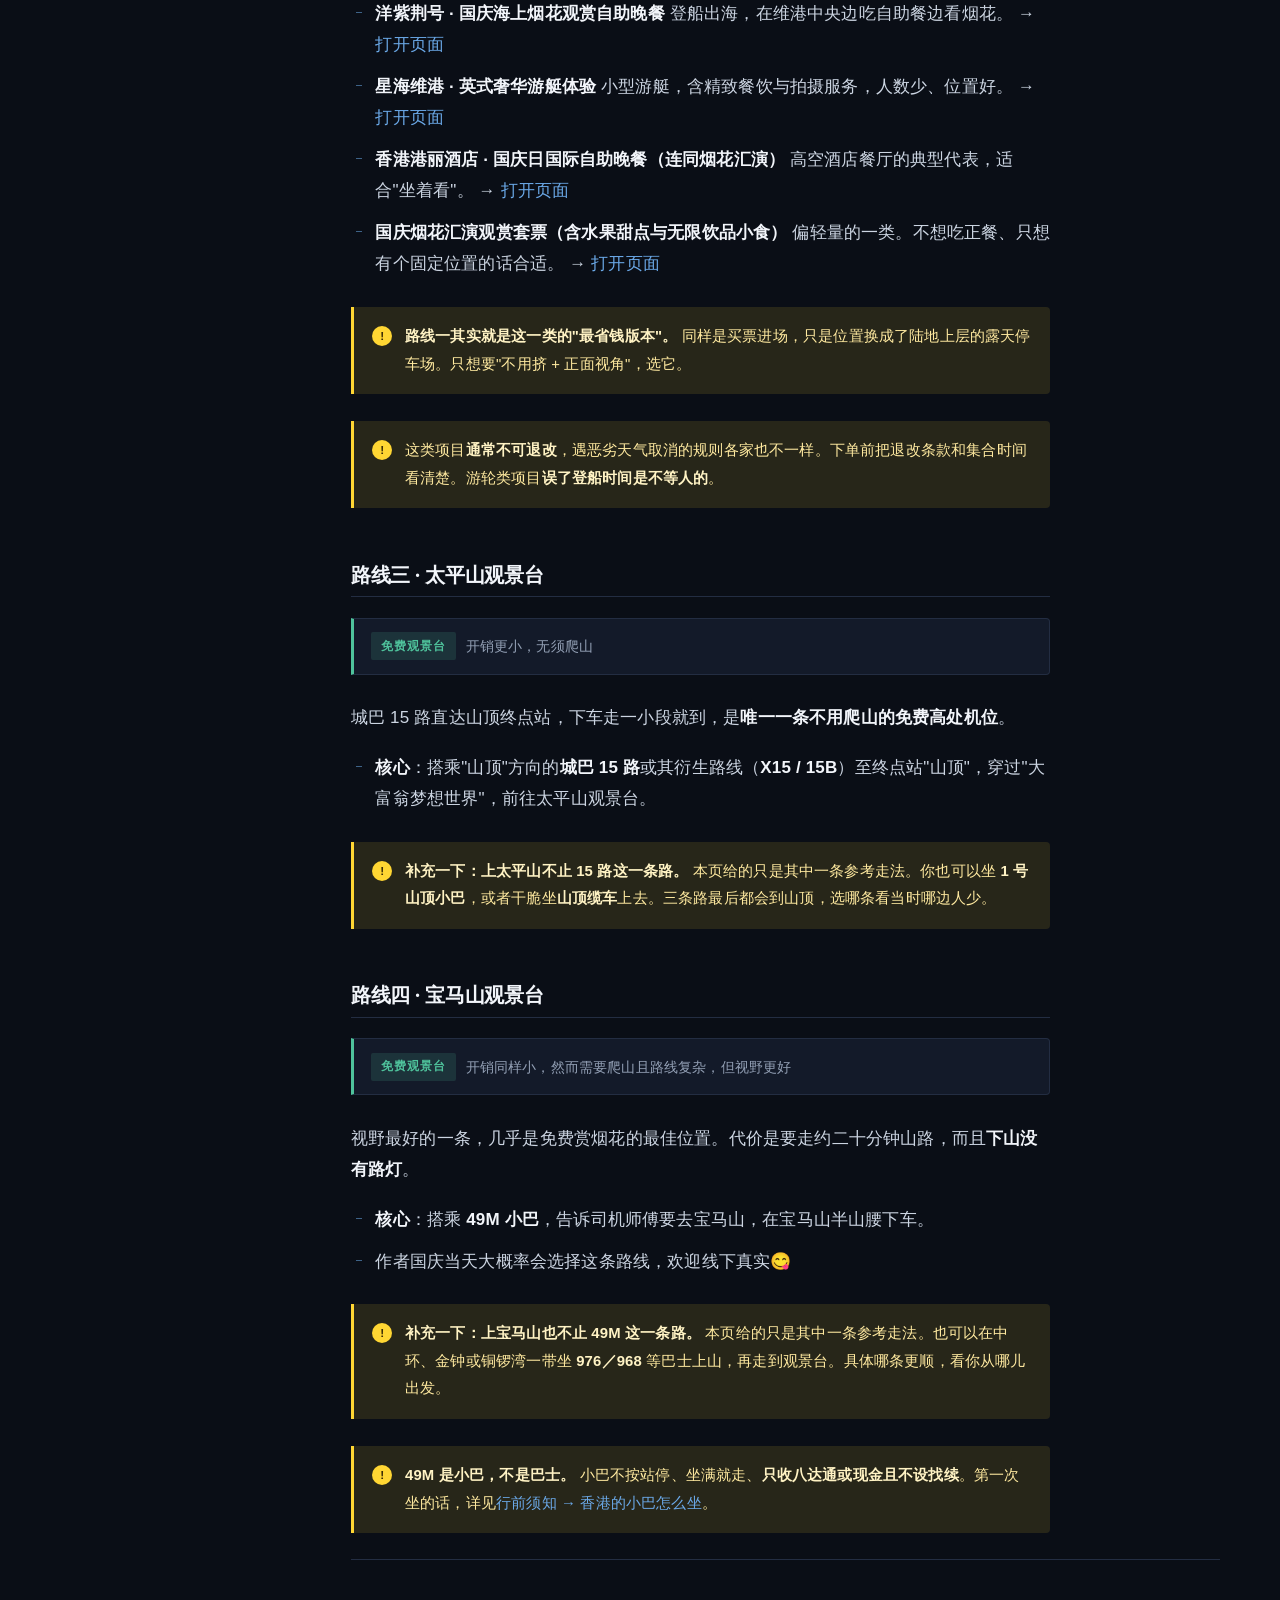
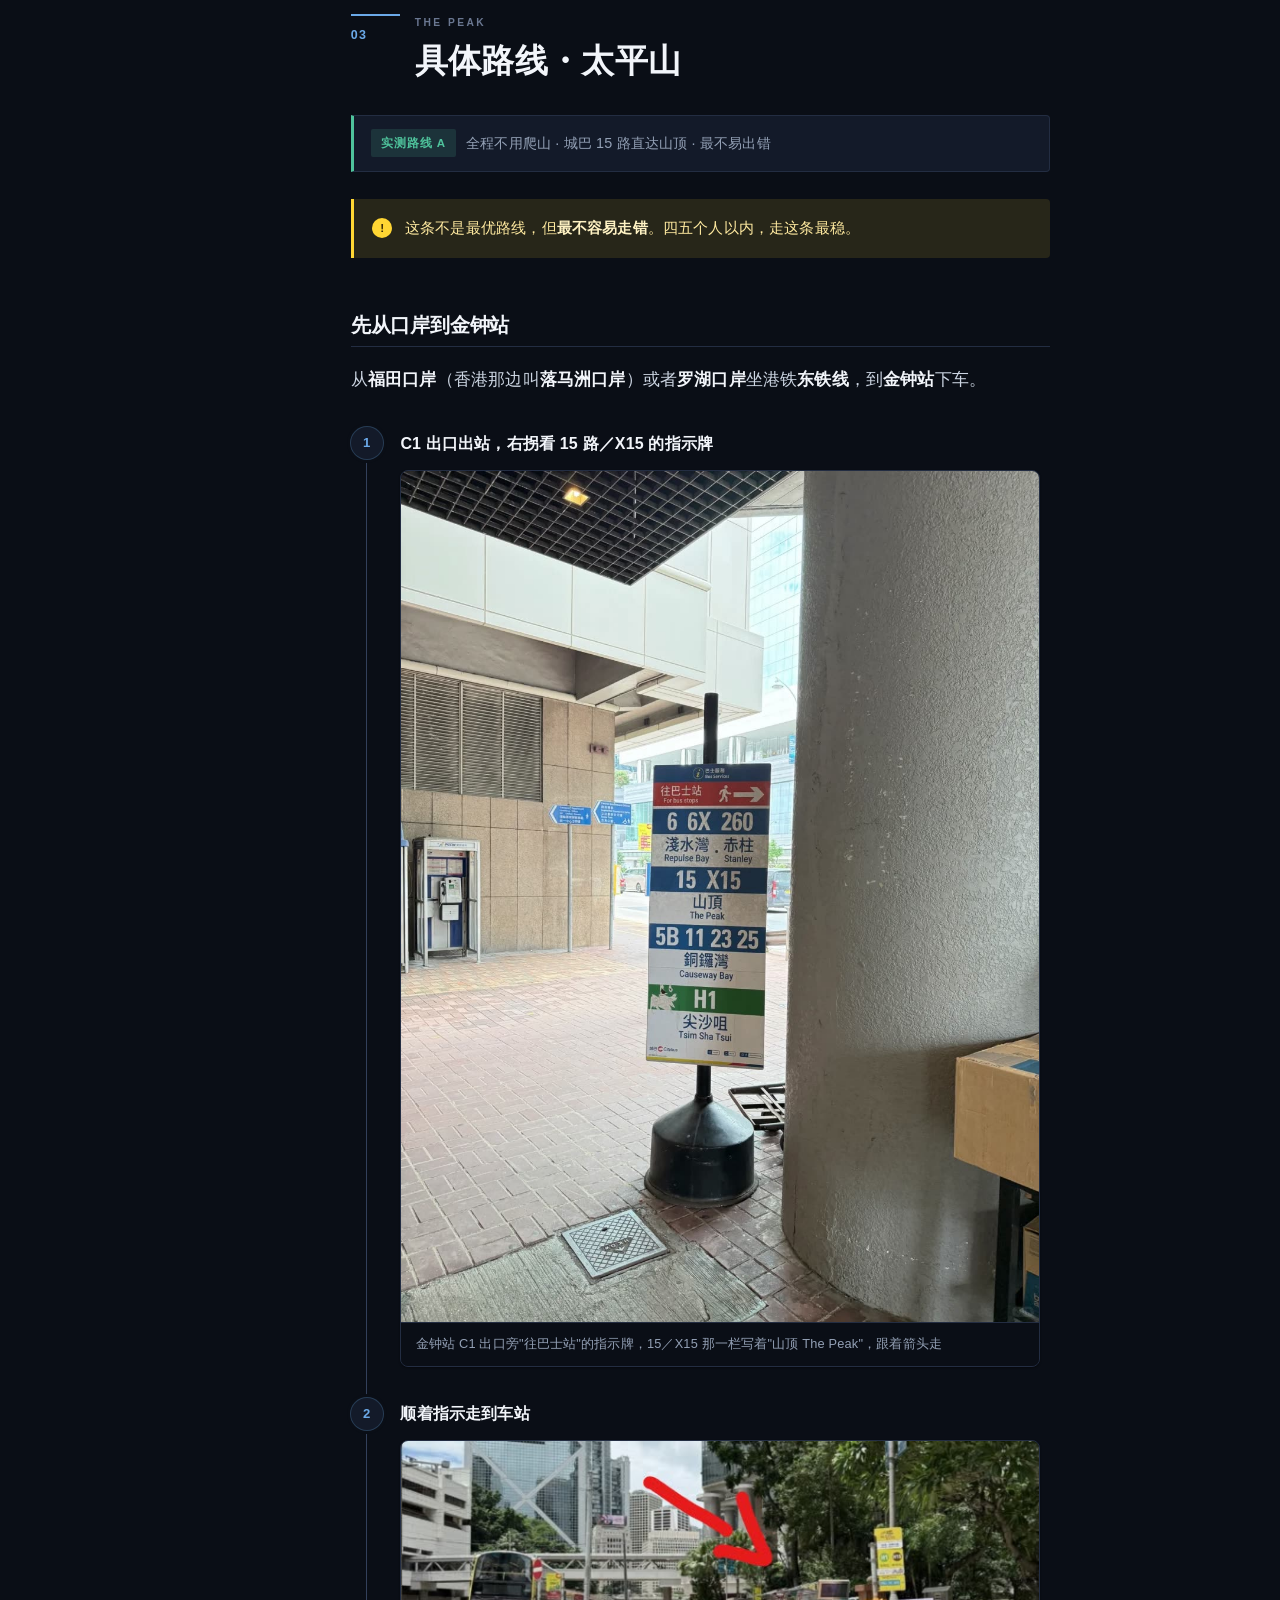
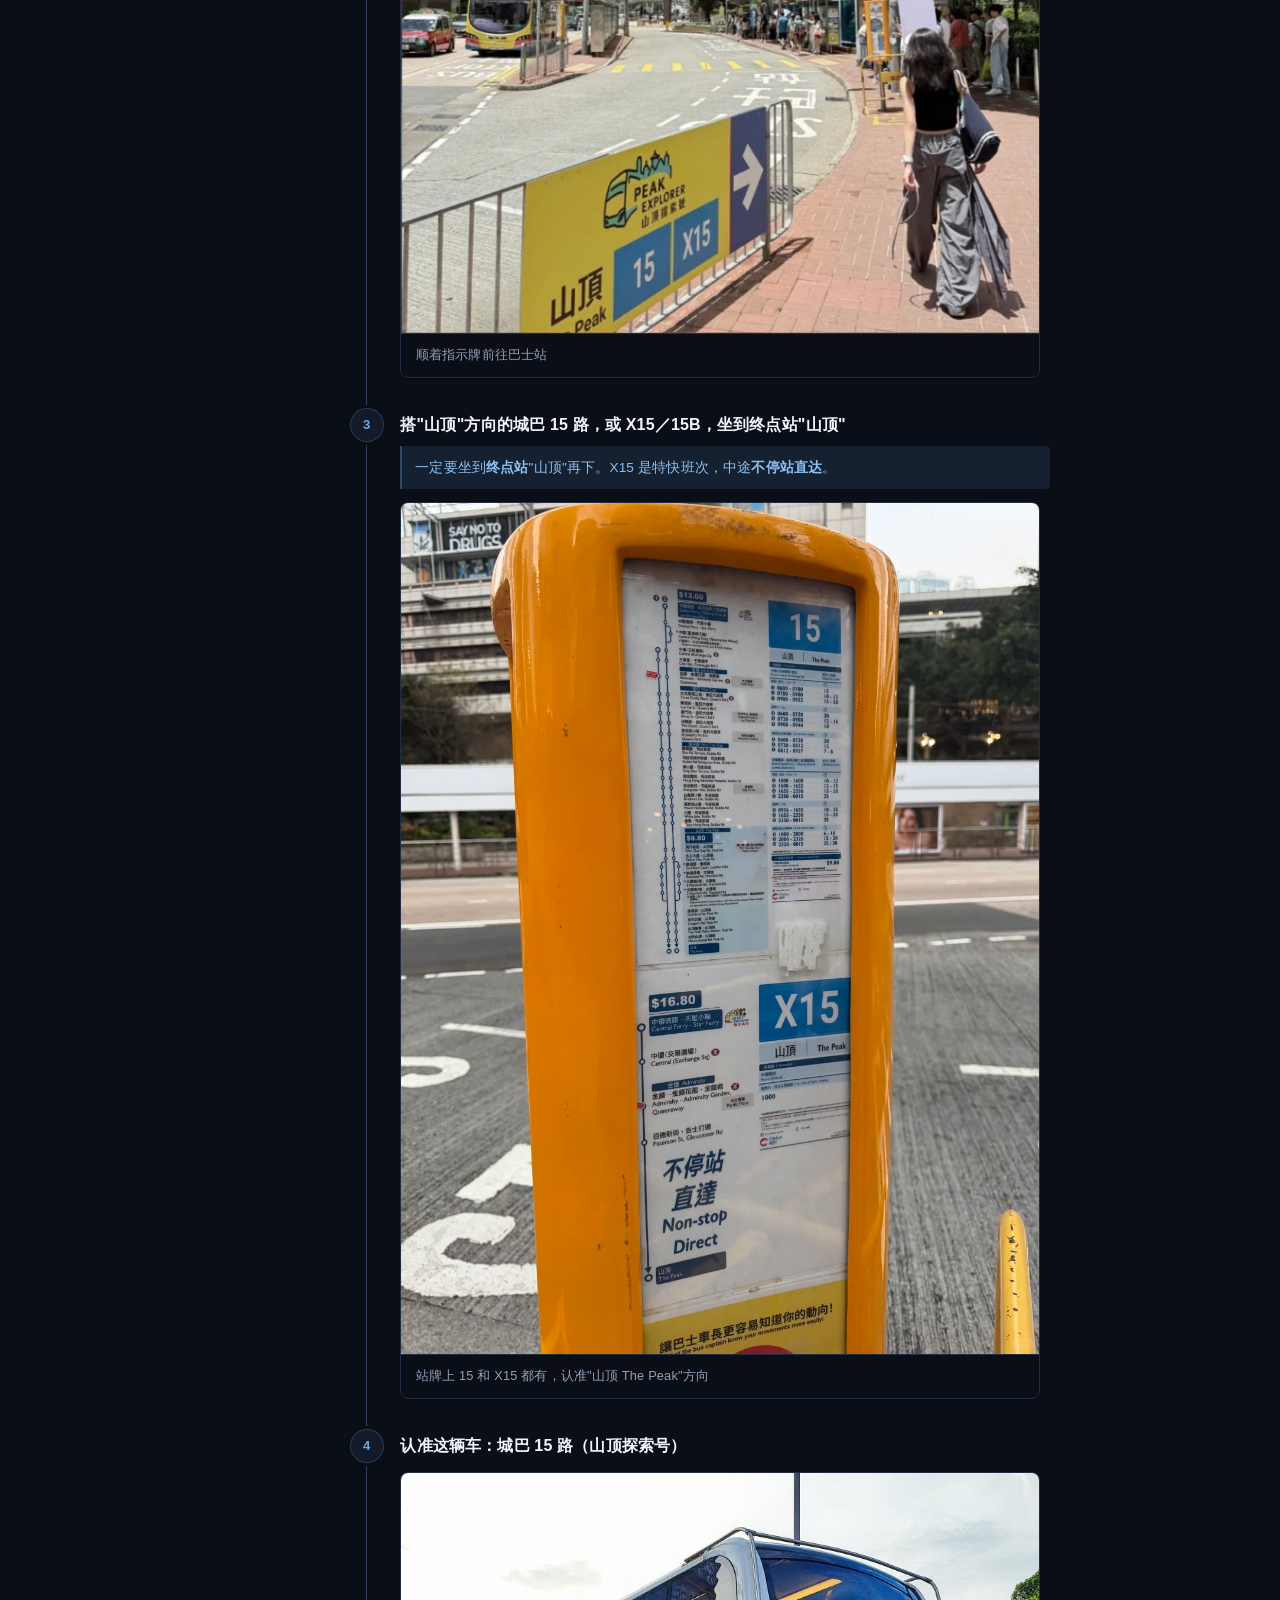
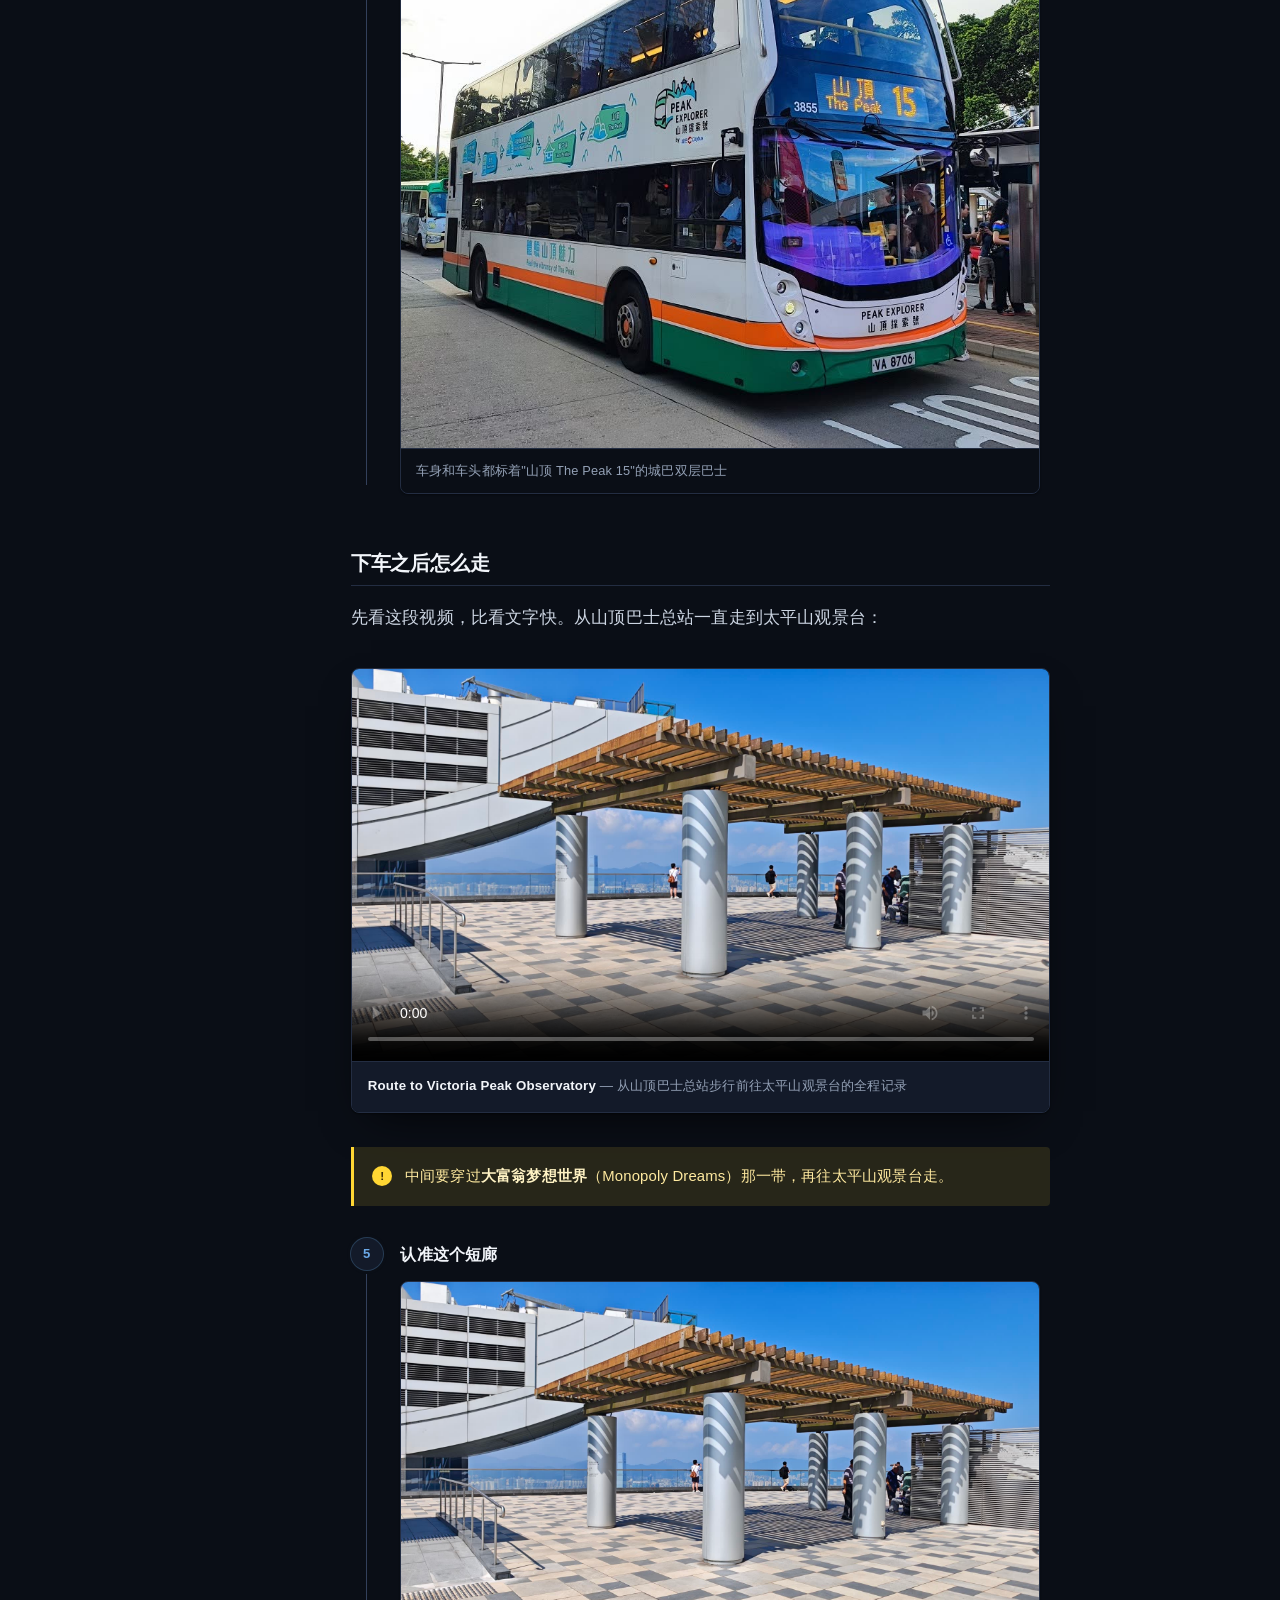
==== commit 148315d3: "site: 上传《国庆维港烟花路线》网页版 由 node upload.mjs 通过 GitHub Git Data API 提交（本地沙箱禁止 git 联网）。 文件数：81，体积：20.25 MB" ====
--- a/index.html
+++ b/index.html
@@ -22,7 +22,7 @@
 <meta name="twitter:image" content="assets/img/og-cover.jpg">
 
 <link rel="stylesheet" href="assets/css/base.css?v=b5a5565f">
-<link rel="stylesheet" href="assets/css/layout.css?v=c32cec7d">
+<link rel="stylesheet" href="assets/css/layout.css?v=571bf6eb">
 <link rel="stylesheet" href="assets/css/components.css?v=800bde2b">
 <link rel="stylesheet" href="assets/css/sections.css?v=60cc8ef5">
 <!-- 由 build.mjs 生成，请勿直接编辑本文件：改内容请编辑 content/*.md，改结构请编辑 src/template.html，改品牌信息请编辑 site.config.json -->
@@ -509,7 +509,7 @@
 <p>视野最好的一条，几乎是免费赏烟花的最佳位置。代价是要走约二十分钟山路，而且<strong>下山没有路灯</strong>。</p>
 <ul class="list">
 <li><strong>核心</strong>：搭乘 <strong>49M 小巴</strong>，告诉司机师傅要去宝马山，在宝马山半山腰下车。</li>
-<li>据原始攻略记载，<strong>这是海洋影像厂当天所选，可跟随</strong>。</li>
+<li>作者国庆当天大概率会选择这条路线，欢迎线下真实😋</li>
 </ul>
 <aside class="callout"><span class="callout__icon" aria-hidden="true">!</span><p><strong>补充一下：上宝马山也不止 49M 这一条路。</strong> 本页给的只是其中一条参考走法。也可以在中环、金钟或铜锣湾一带坐 <strong>976／968</strong> 等巴士上山，再走到观景台。具体哪条更顺，看你从哪儿出发。</p></aside>
 <aside class="callout"><span class="callout__icon" aria-hidden="true">!</span><p><strong>49M 是小巴，不是巴士。</strong> 小巴不按站停、坐满就走、<strong>只收八达通或现金且不设找续</strong>。第一次坐的话，详见<a href="#prep" target="_blank" rel="noopener">行前须知 → 香港的小巴怎么坐</a>。</p></aside>
@@ -1139,7 +1139,7 @@
   <p class="lightbox__cap"></p>
 </div>
 
-<script src="assets/js/toc.js?v=74bb2217" defer></script>
+<script src="assets/js/toc.js?v=a5c8e75d" defer></script>
 <script src="assets/js/lightbox.js?v=e7206f11" defer></script>
 <script src="assets/js/checklist.js?v=bd0db233" defer></script>
 <script src="assets/js/fireworks.js?v=bb283b6a" defer></script>
--- a/assets/css/layout.css
+++ b/assets/css/layout.css
@@ -266,6 +266,10 @@
   .navtoggle { display: block; }
   .topnav { display: none; }
 
+  /* 抽屉：fixed + top/bottom 固定，但必须显式给高度上限并允许滚动，
+     否则内容比屏幕高时下面那截会被裁掉、且滚不到（手机端侧栏滚不动的根因）。
+     用 dvh（动态视口高度）兼容手机浏览器地址栏收放导致的视口变化，
+     先写 vh 兜底，再写 dvh 覆盖。 */
   .toc {
     position: fixed;
     top: 0;
@@ -273,12 +277,18 @@
     bottom: 0;
     z-index: 80;
     width: min(84vw, 330px);
-    max-height: none;
+    height: 100vh;
+    height: 100dvh;
+    max-height: 100vh;
+    max-height: 100dvh;
+    overflow-y: auto;
+    -webkit-overflow-scrolling: touch;
+    overscroll-behavior: contain;
     margin: 0;
     border-left: 0;
     border-right: 1px solid var(--line);
     background: var(--paper);
-    padding: 1.5rem 1.3rem 2.6rem;
+    padding: 1.5rem 1.3rem calc(2.6rem + env(safe-area-inset-bottom, 0px));
     transform: translateX(-102%);
     transition: transform .28s cubic-bezier(.22, .61, .36, 1);
     box-shadow: 24px 0 60px -34px rgba(0, 0, 0, .85);
@@ -290,6 +300,15 @@
     z-index: 70;
     background: var(--scrim);
     backdrop-filter: blur(2px);
+  }
+
+  /* 抽屉打开时锁住背后页面：否则手指滑动会滚到背景上，关掉后位置还错乱。
+     用「固定定位 + 还原滚动位置」而不是单纯 overflow:hidden，
+     后者在 iOS Safari 上会让页面跳回顶部。 */
+  body.nav-open {
+    position: fixed;
+    width: 100%;
+    overflow: hidden;
   }
   .main { padding-top: 1.3rem; }
 }
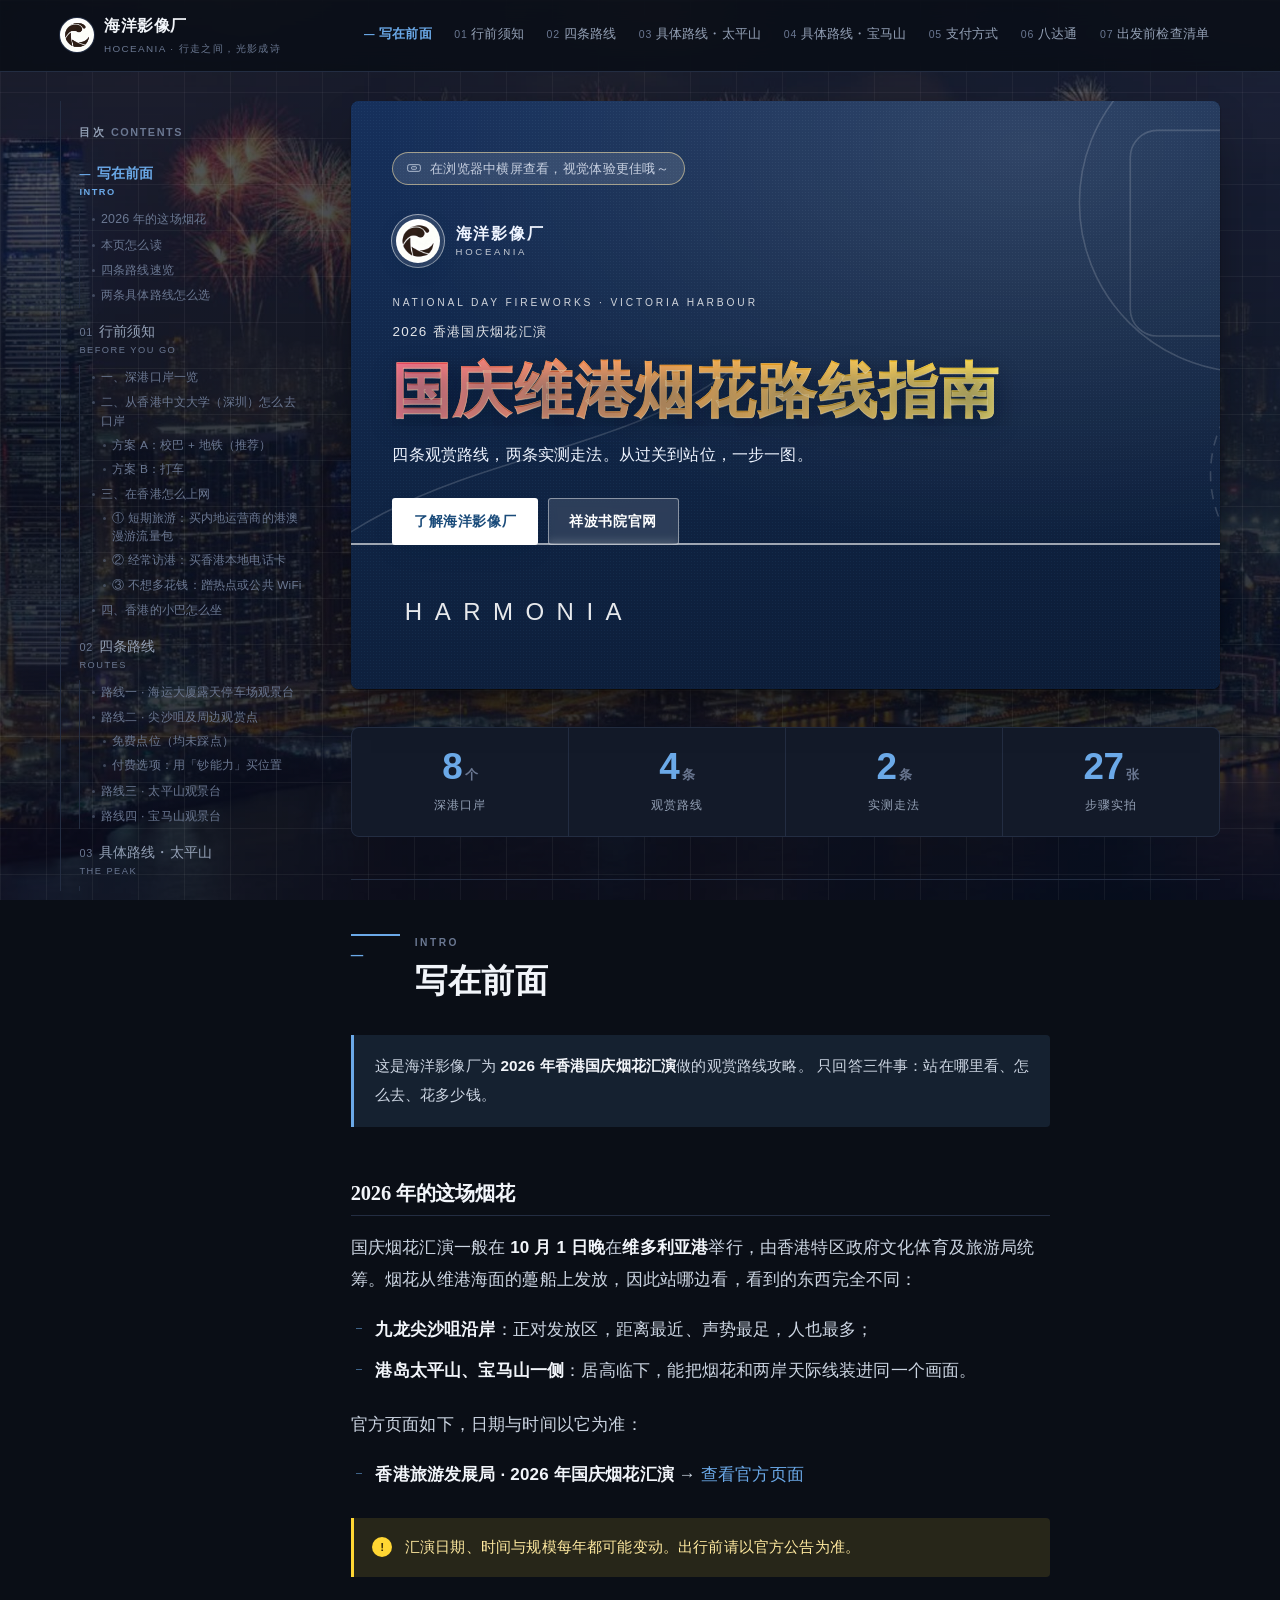
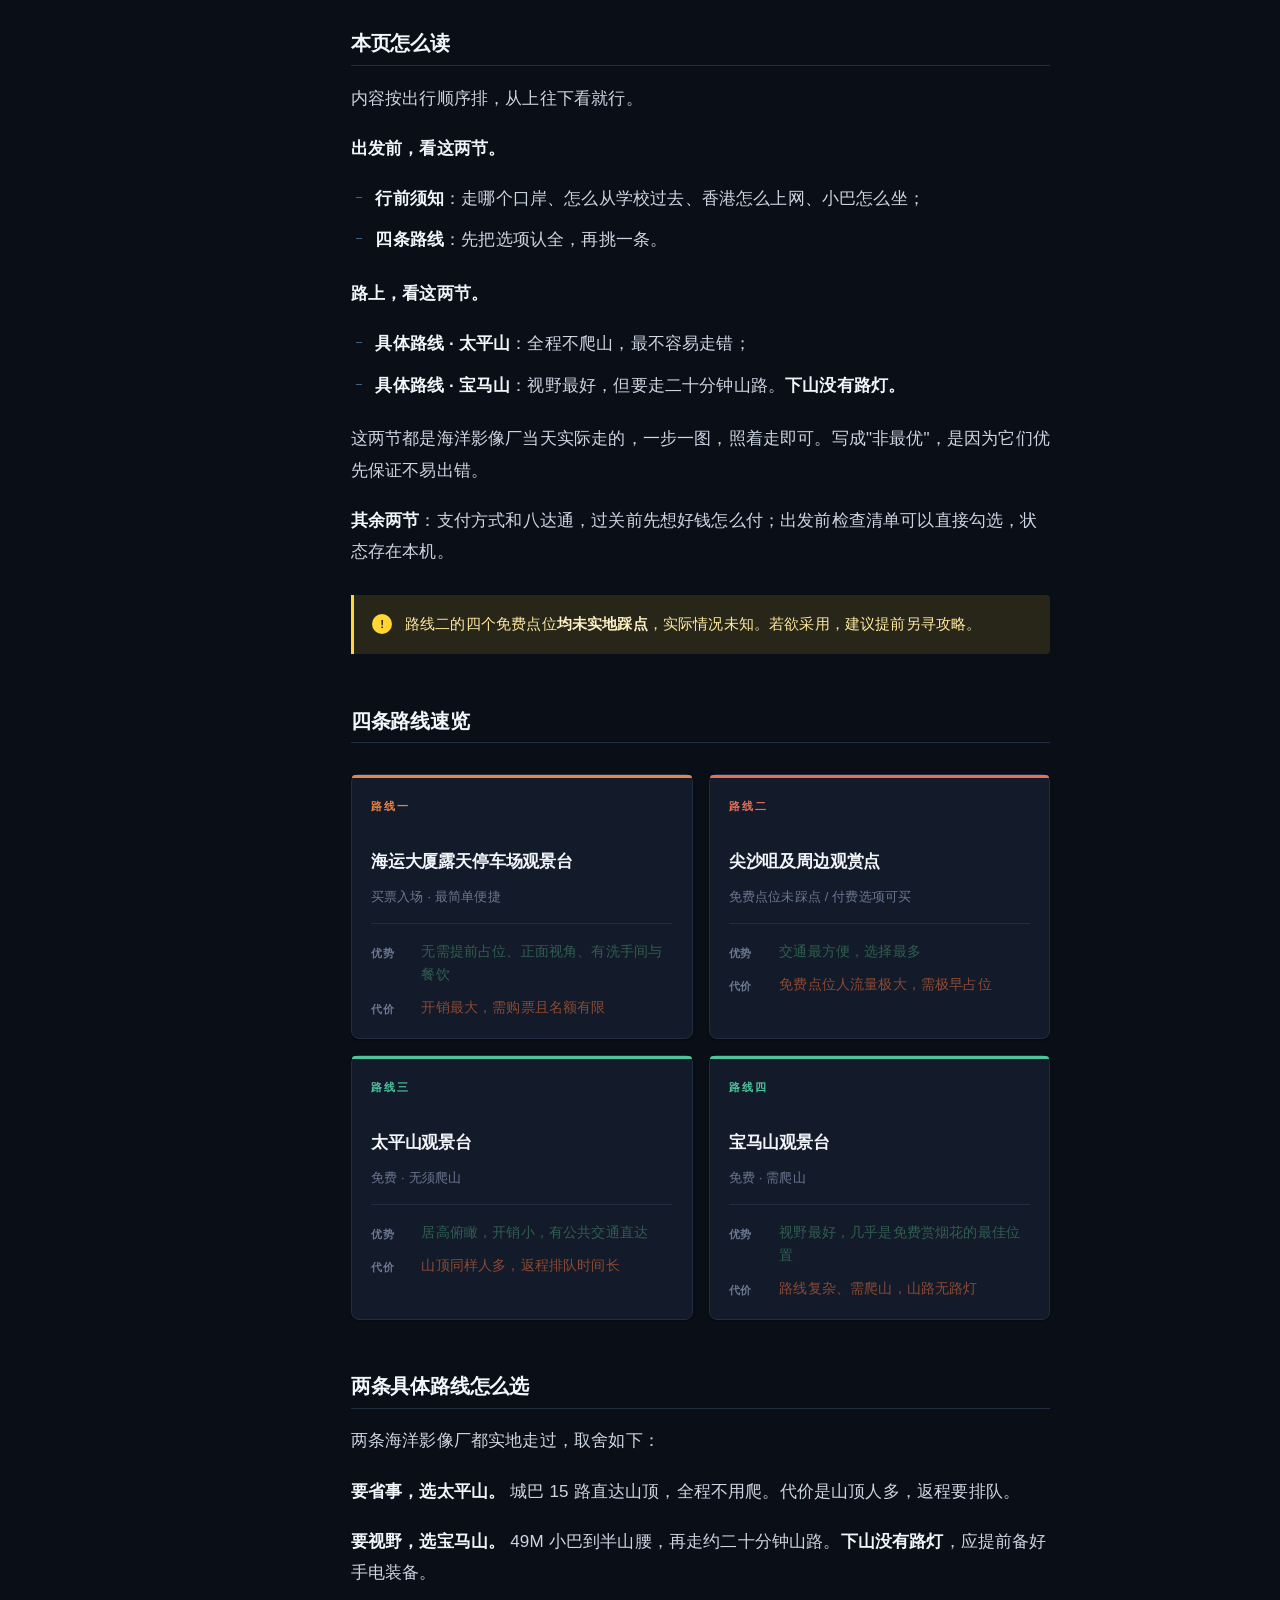
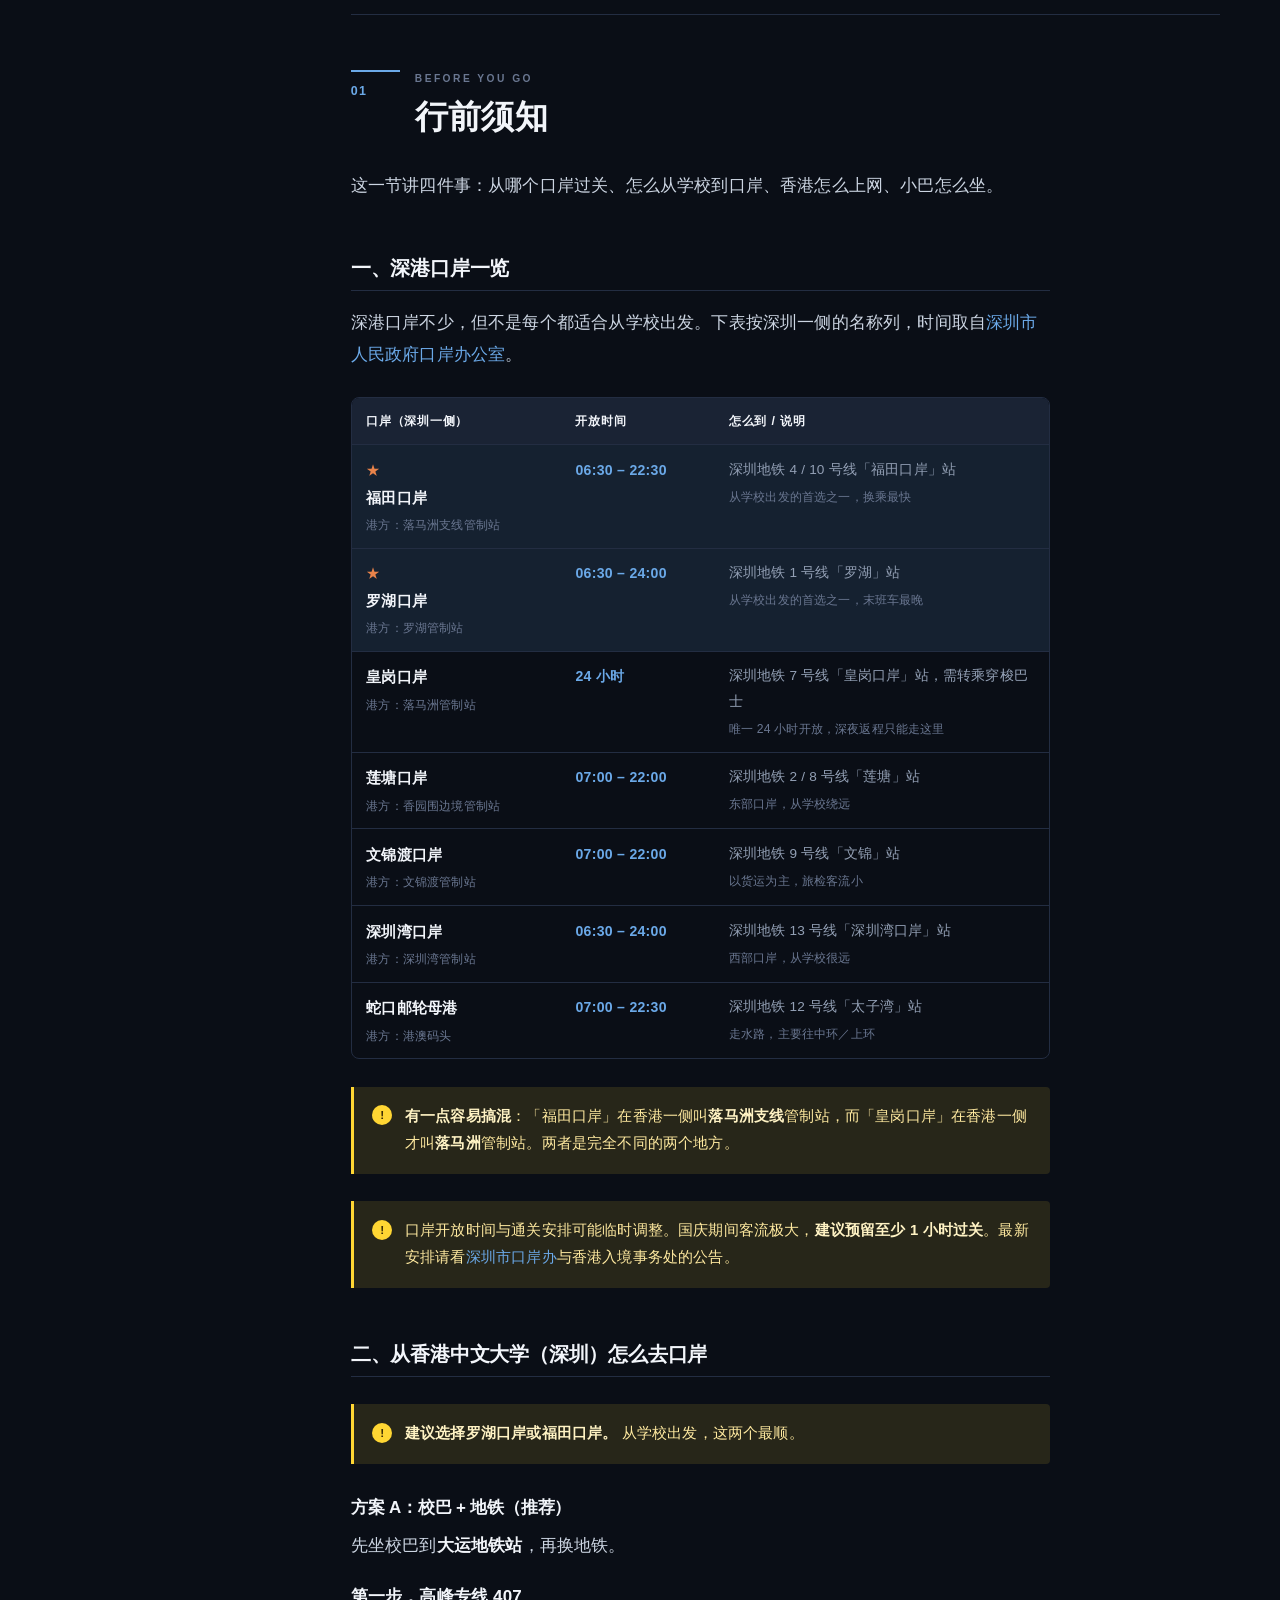
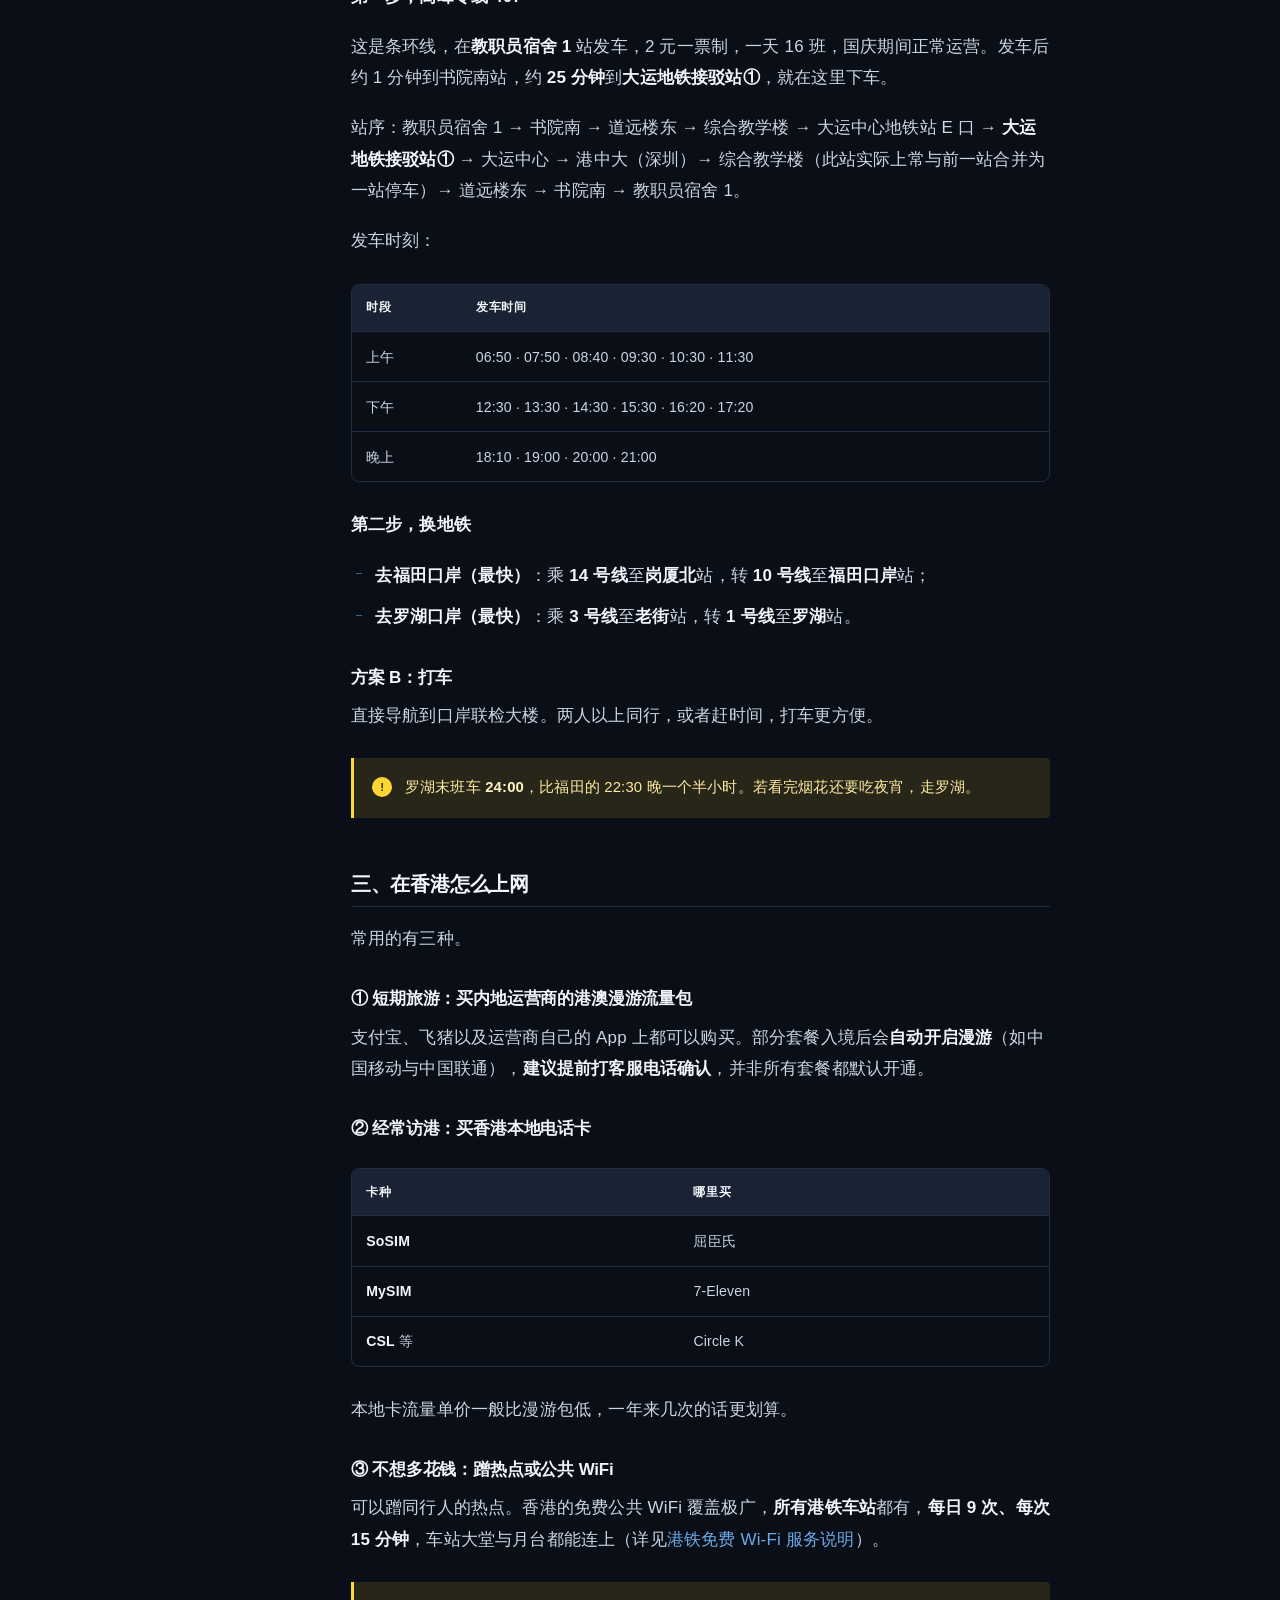
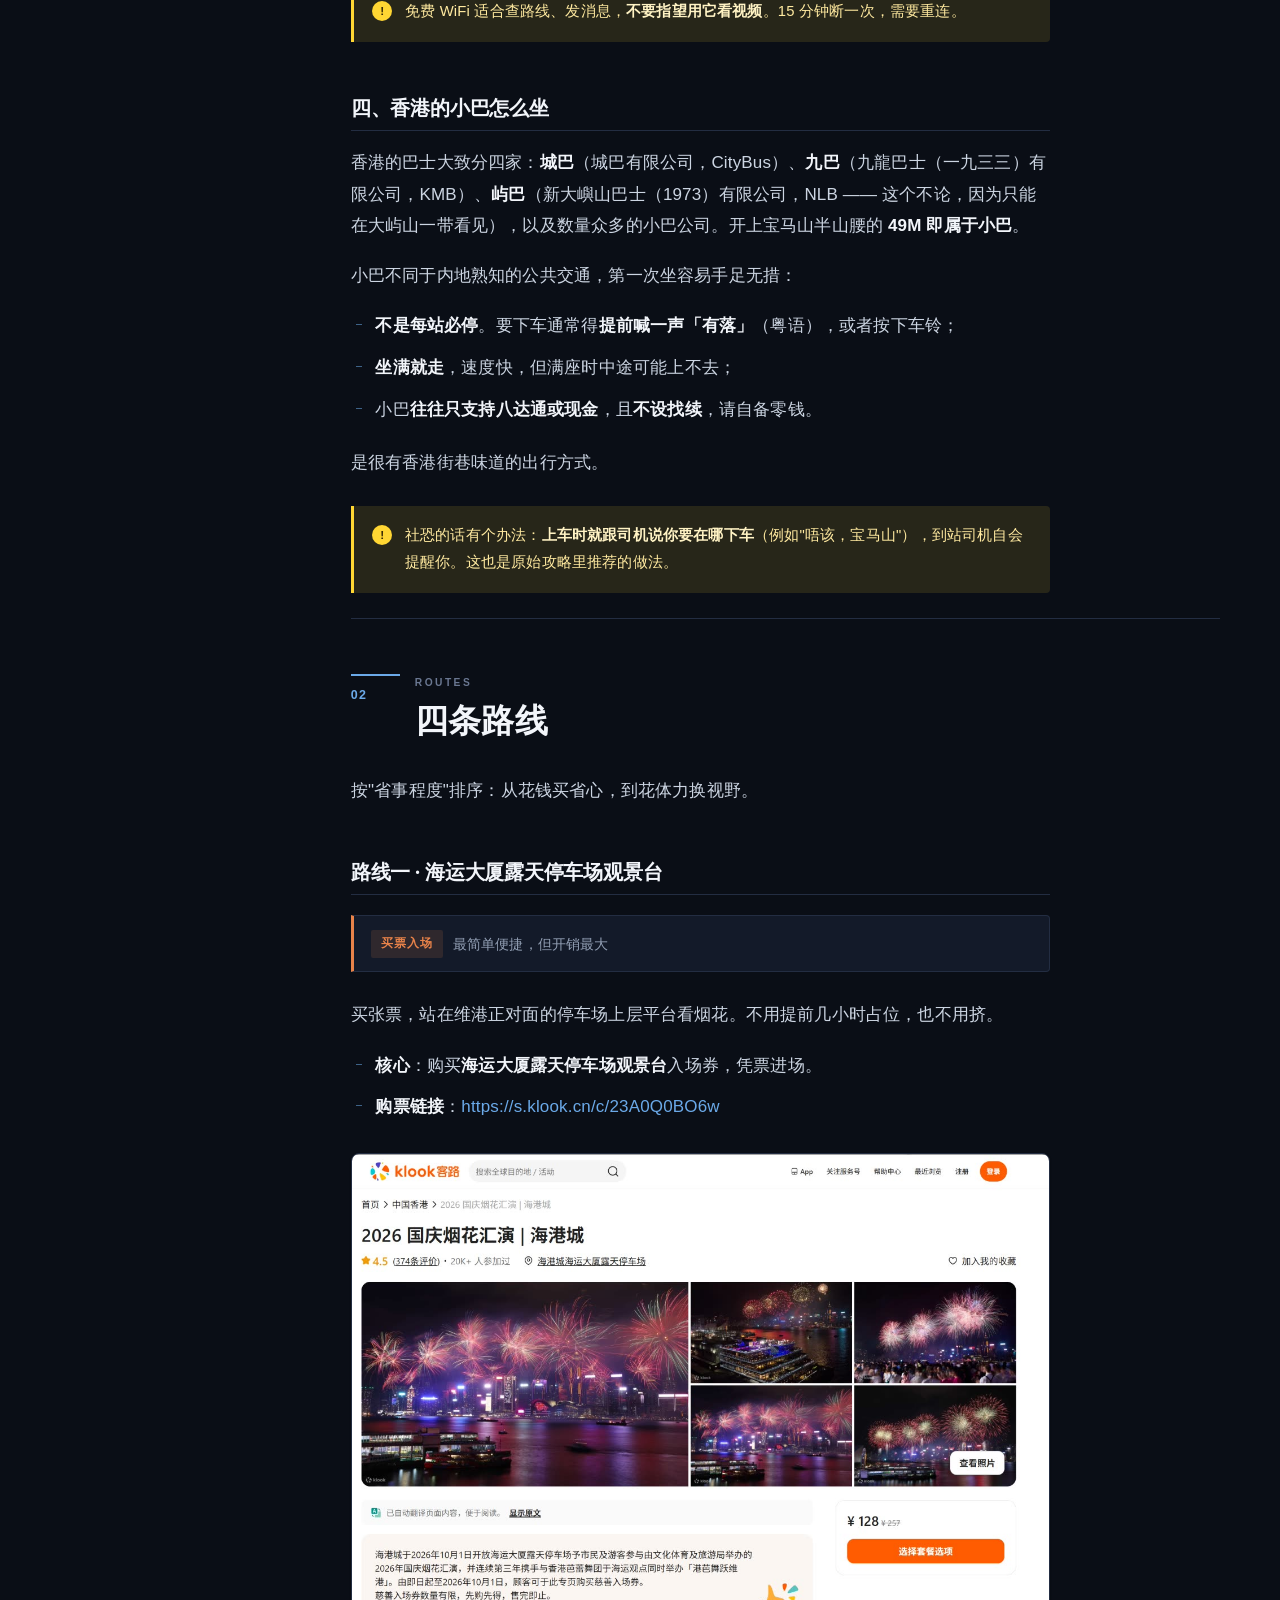
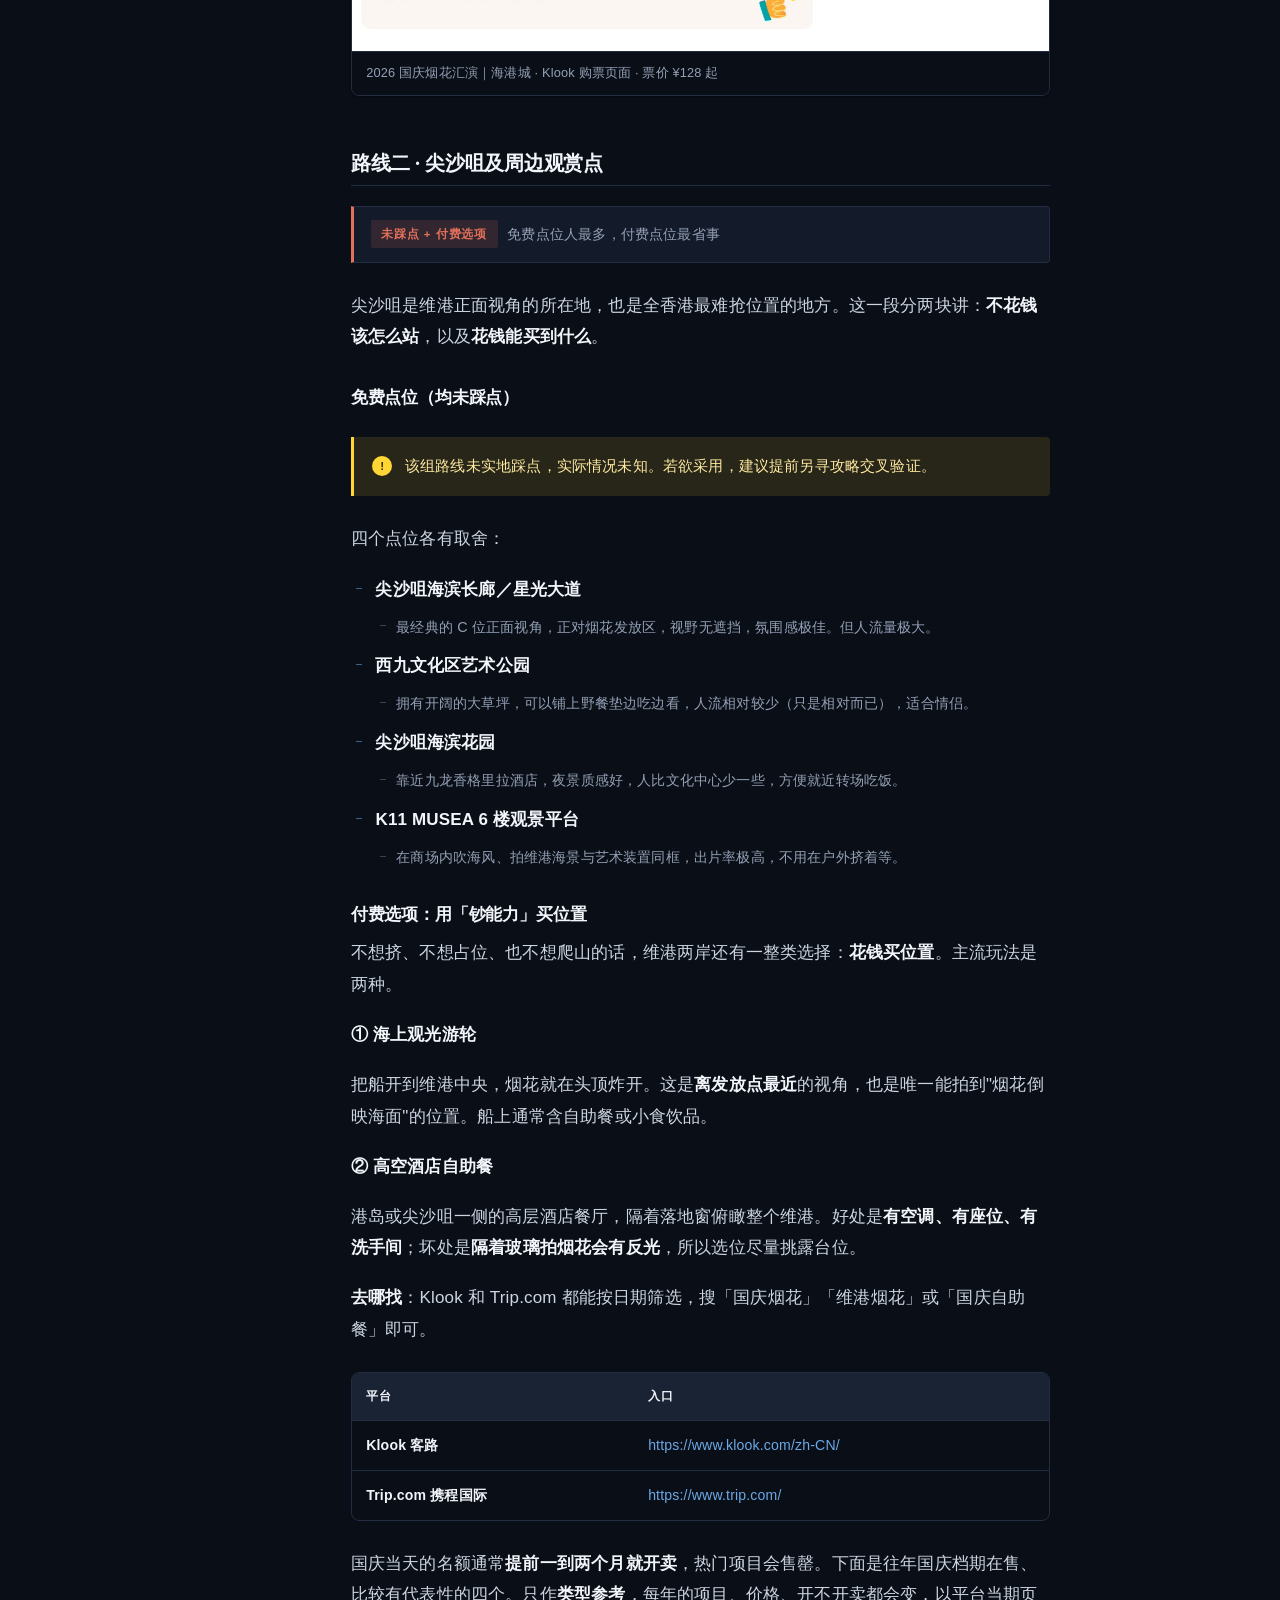
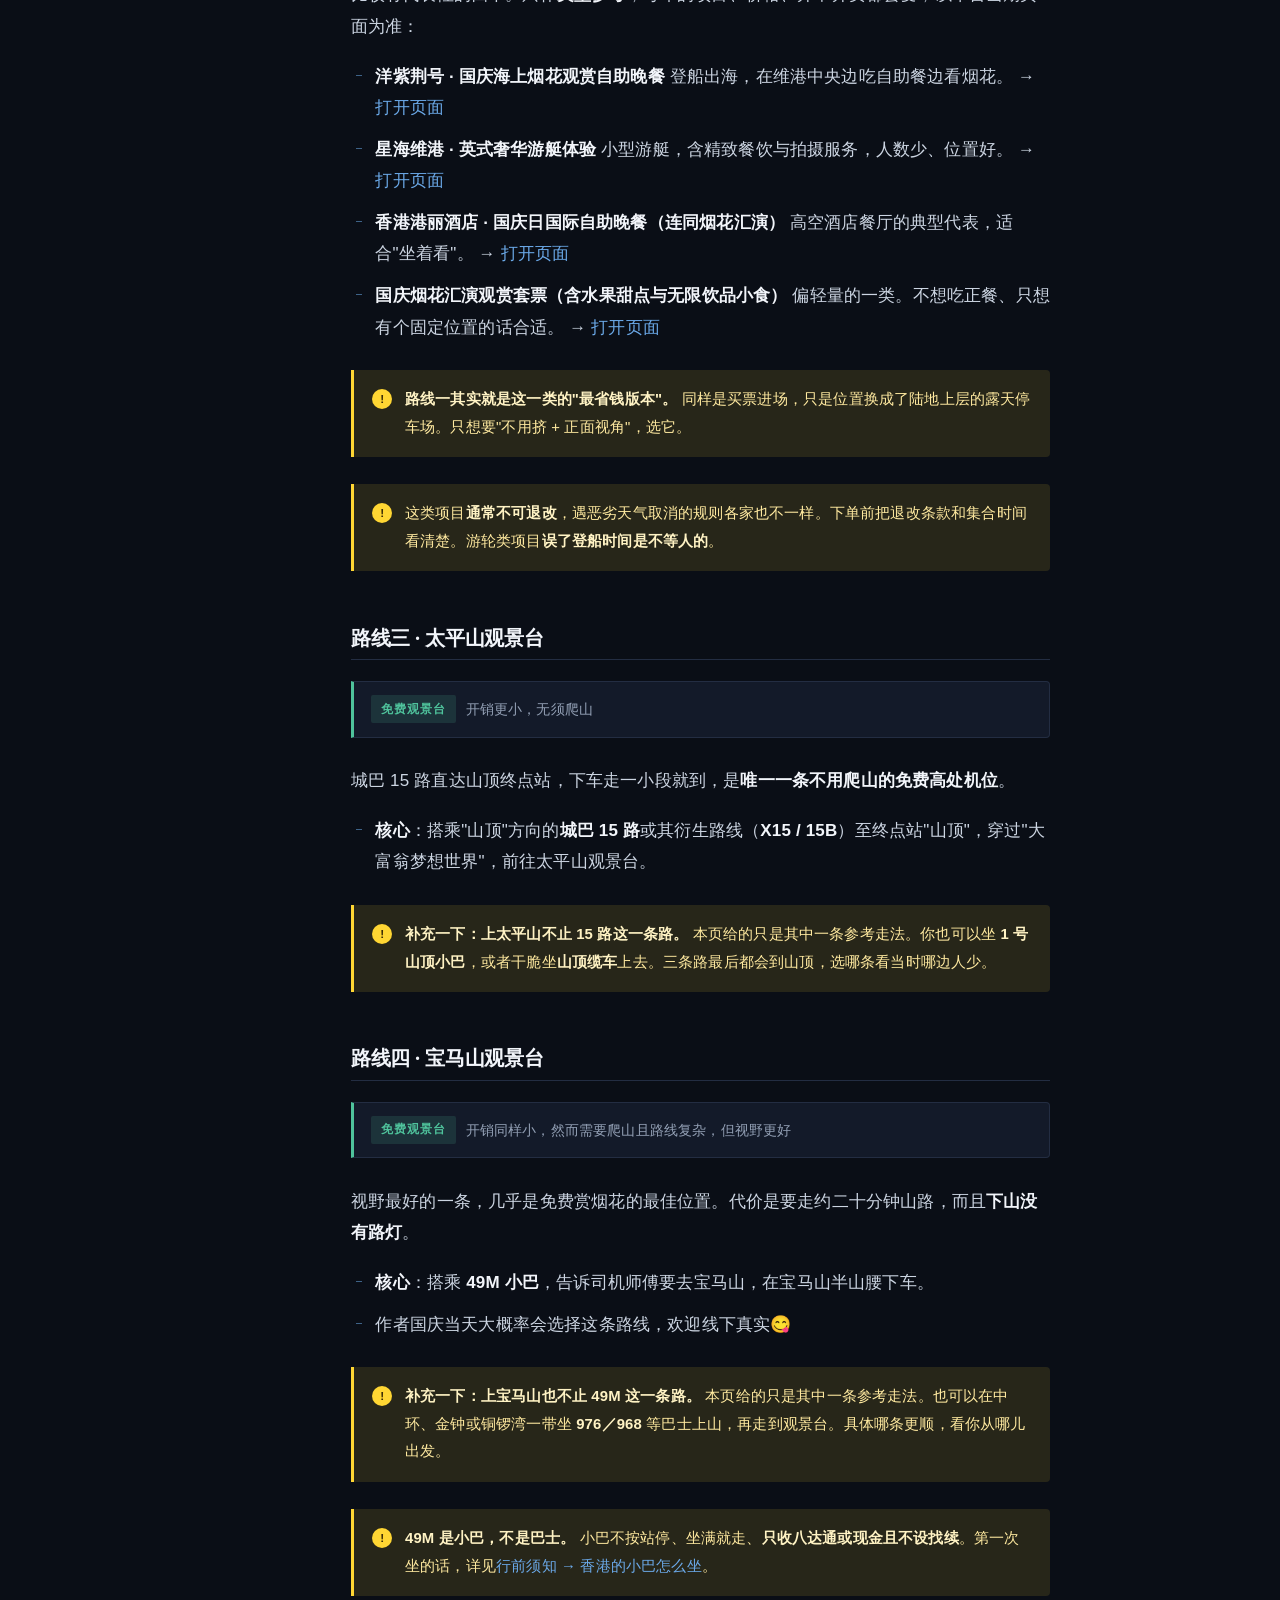
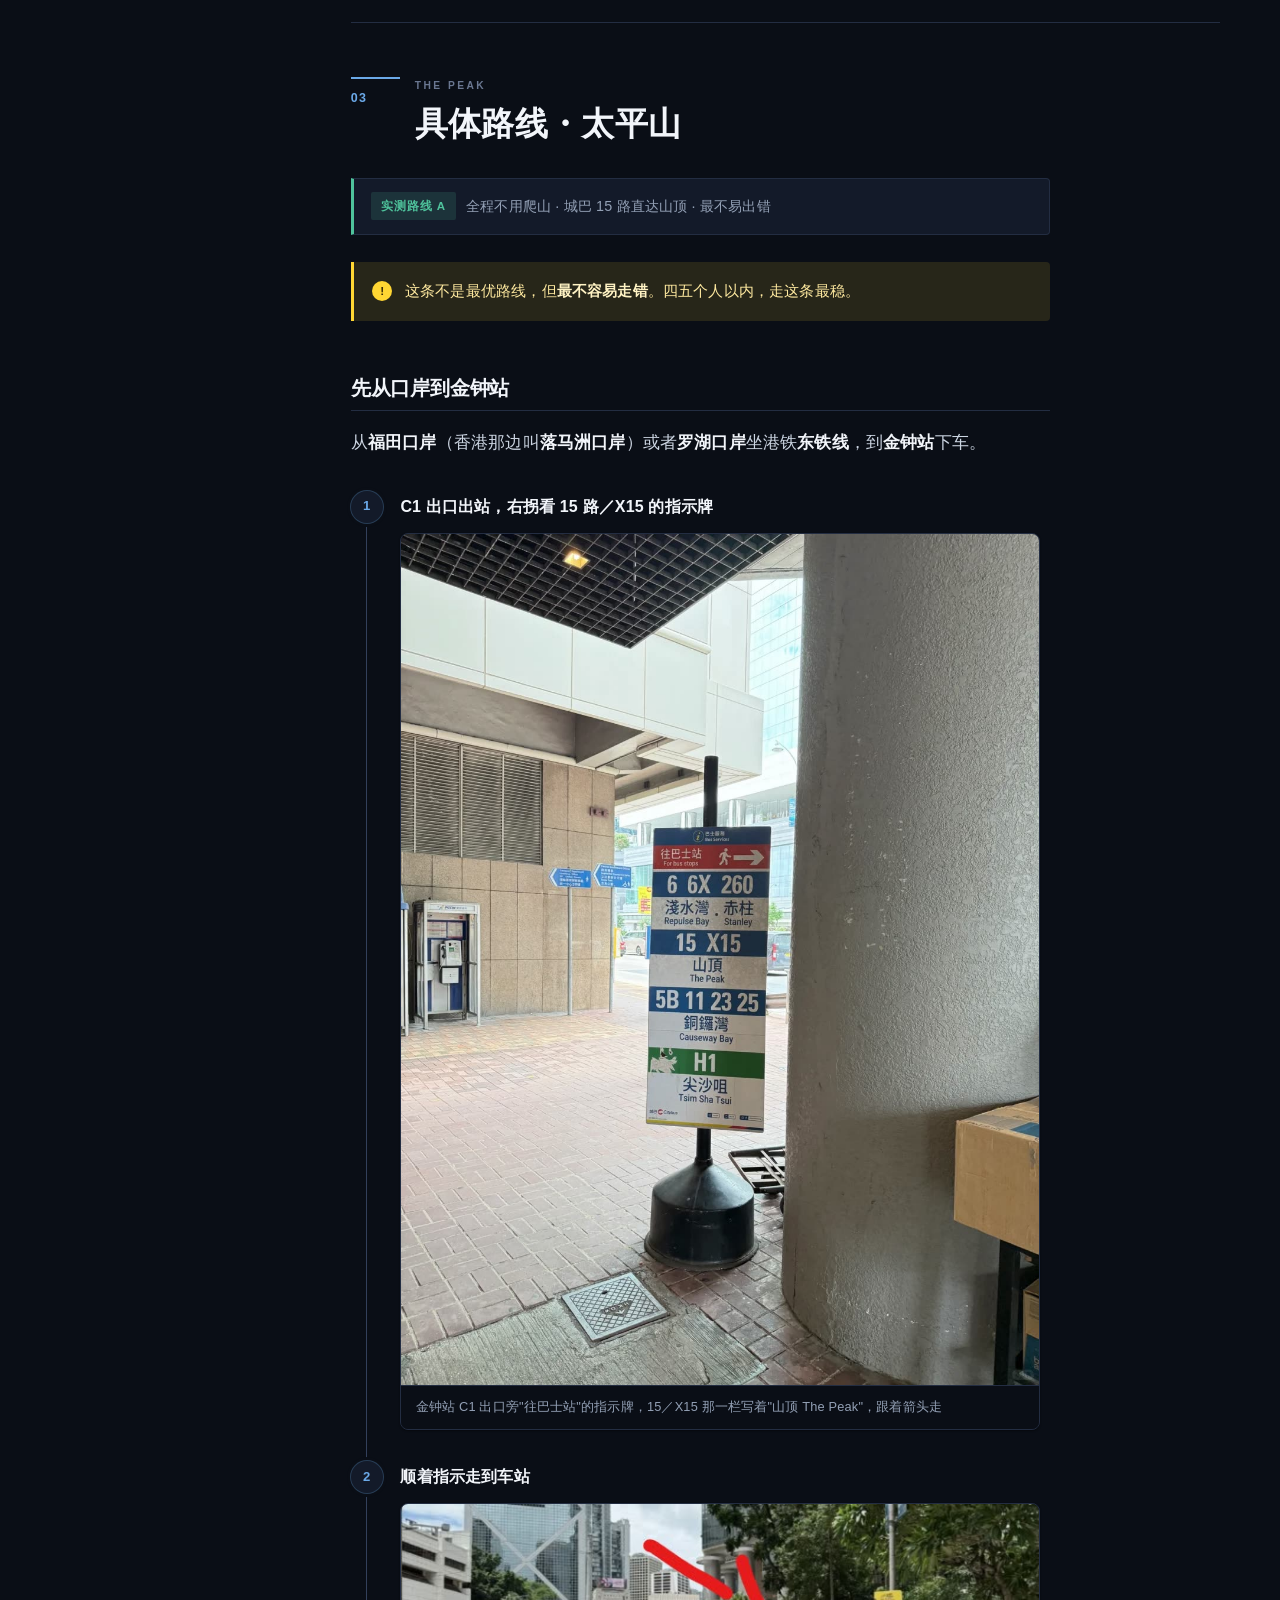
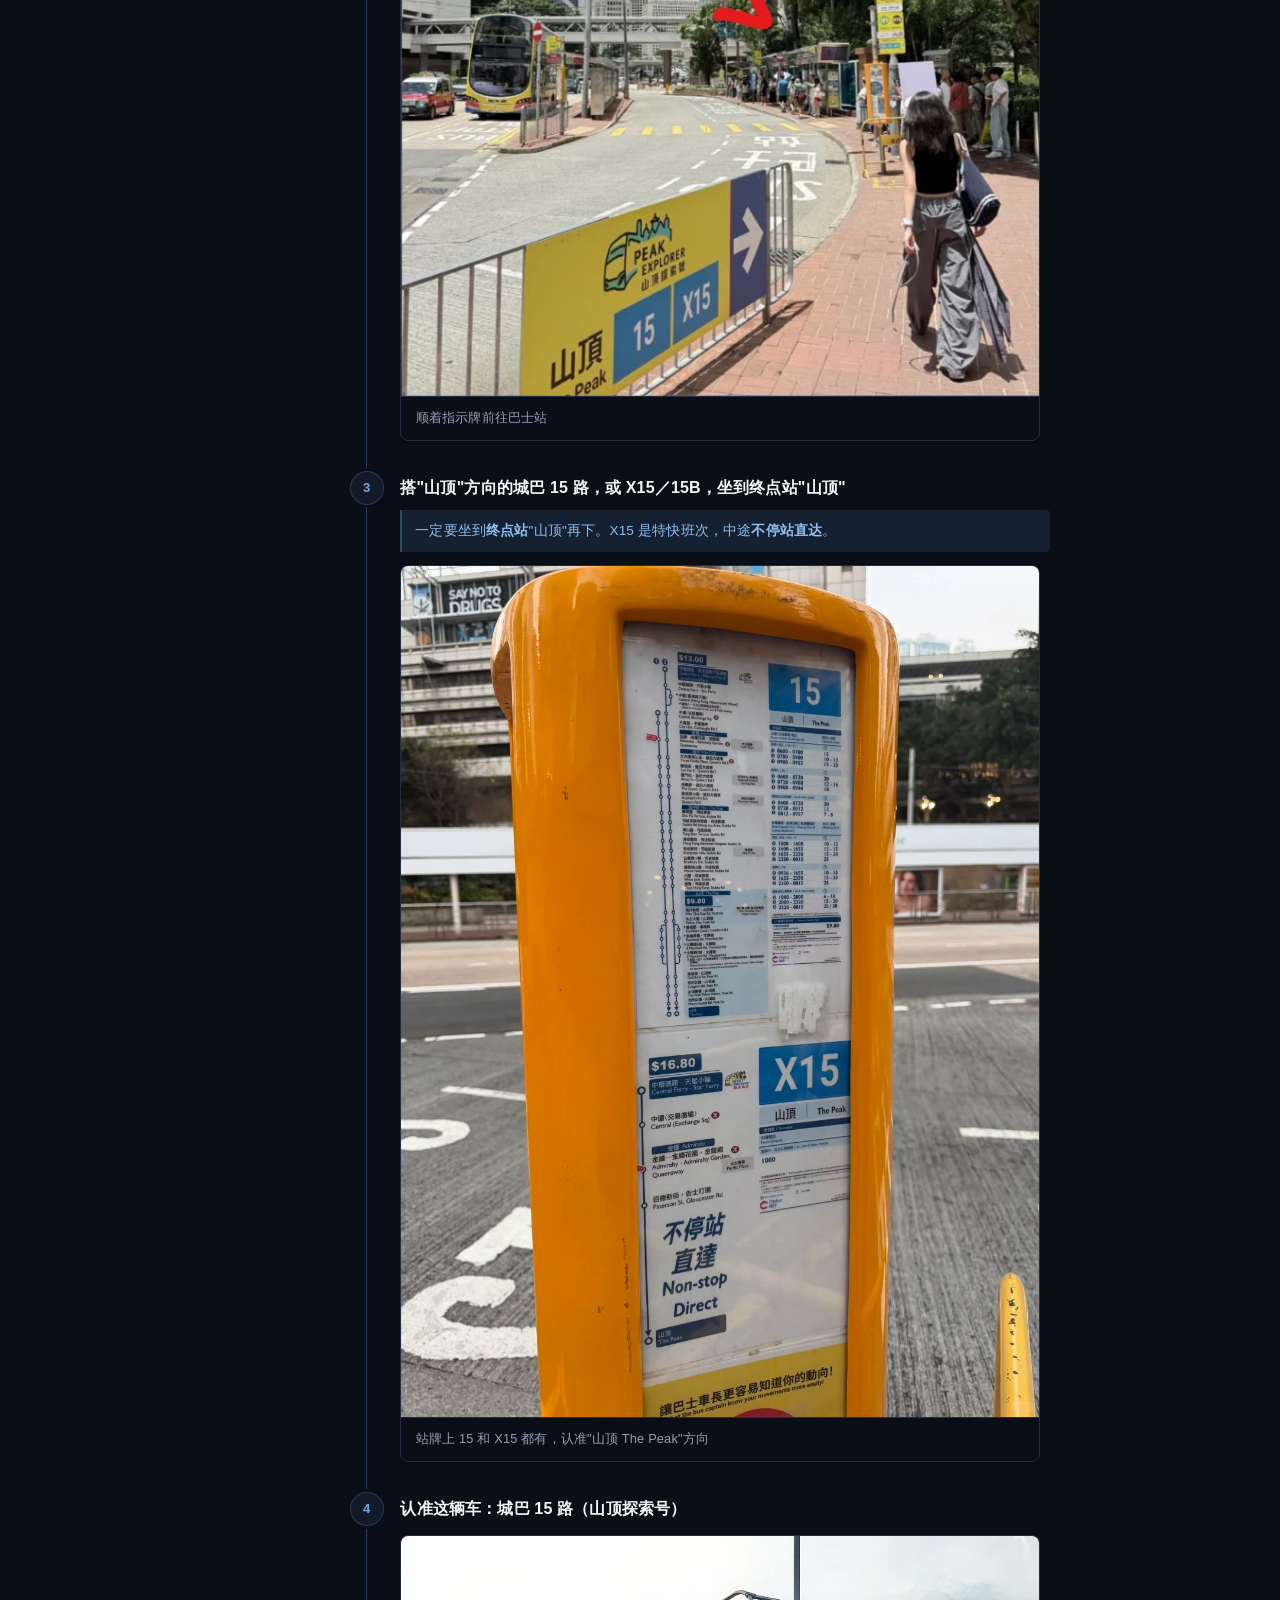
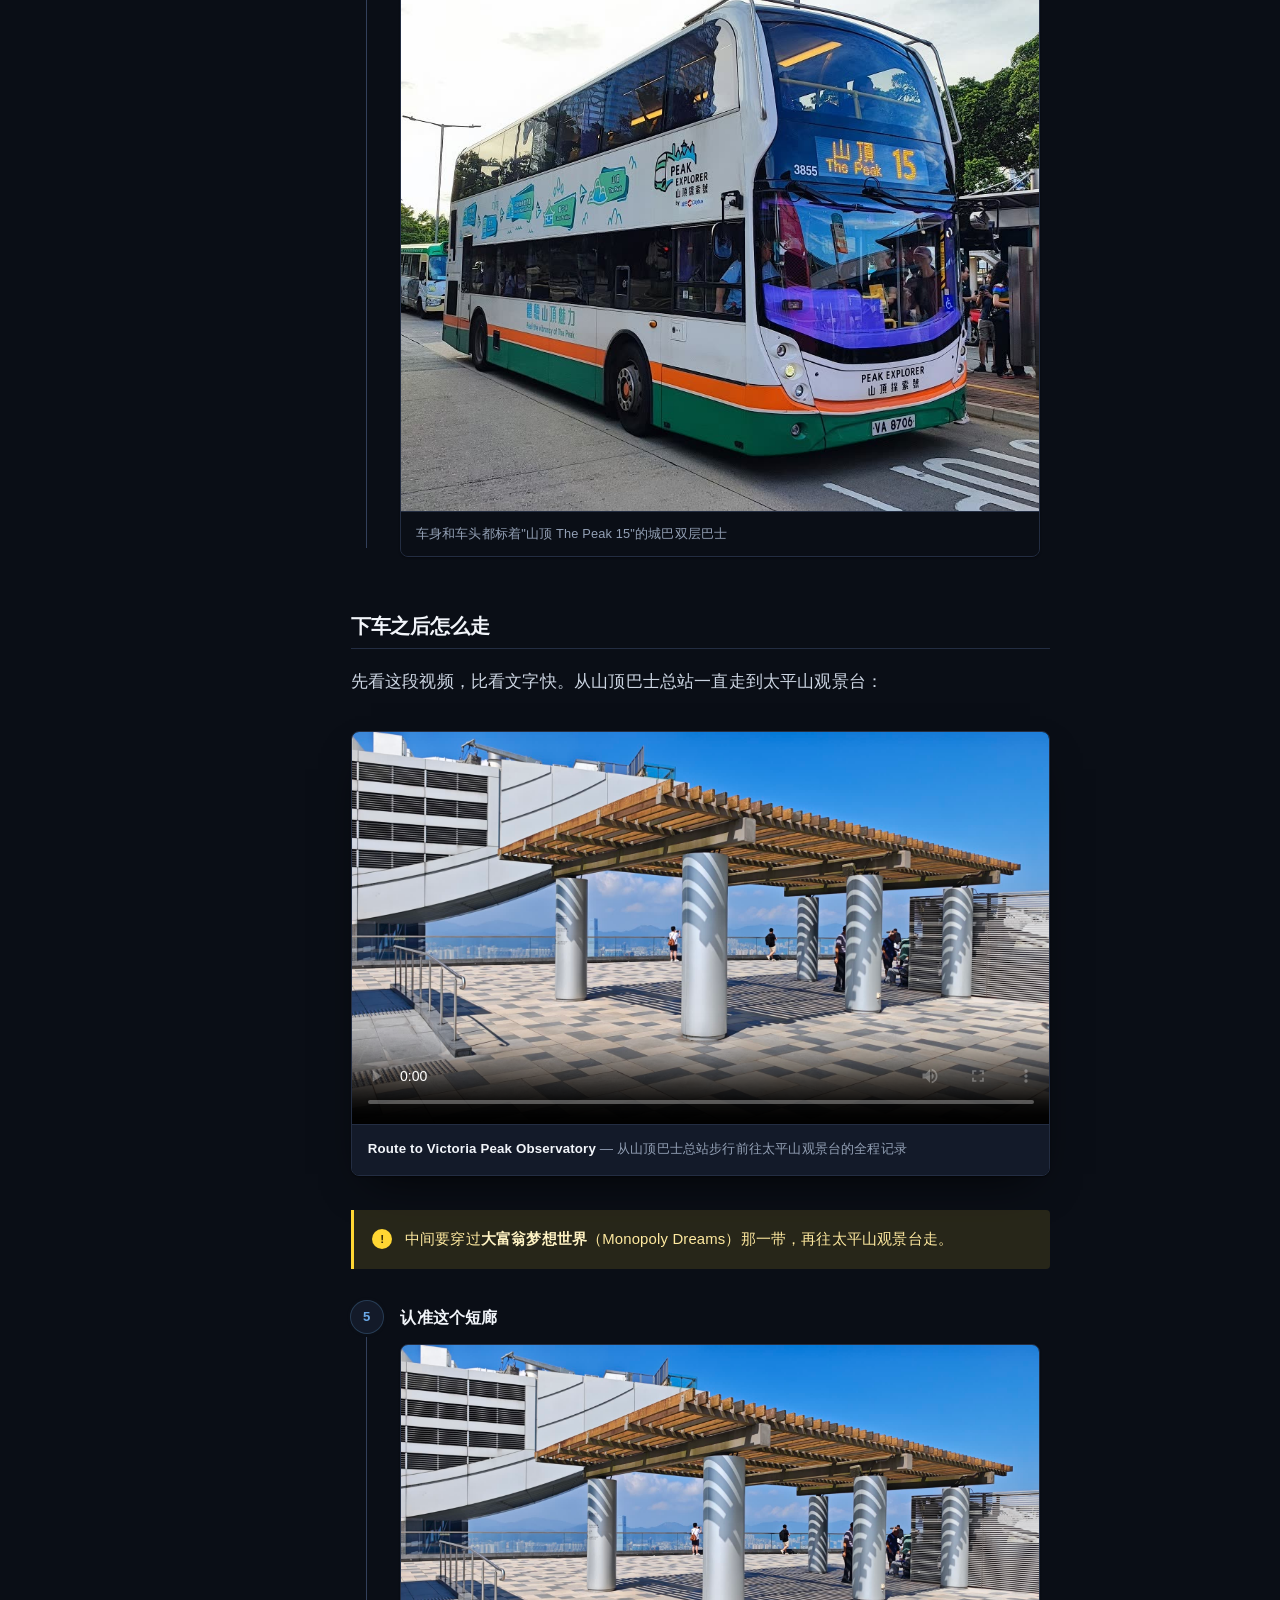
==== commit 4056a077: "site: 上传《国庆维港烟花路线》网页版 由 node upload.mjs 通过 GitHub Git Data API 提交（本地沙箱禁止 git 联网）。 文件数：81，体积：20.25 MB" ====
--- a/index.html
+++ b/index.html
@@ -24,7 +24,7 @@
 <link rel="stylesheet" href="assets/css/base.css?v=b5a5565f">
 <link rel="stylesheet" href="assets/css/layout.css?v=571bf6eb">
 <link rel="stylesheet" href="assets/css/components.css?v=800bde2b">
-<link rel="stylesheet" href="assets/css/sections.css?v=60cc8ef5">
+<link rel="stylesheet" href="assets/css/sections.css?v=4a63f86a">
 <!-- 由 build.mjs 生成，请勿直接编辑本文件：改内容请编辑 content/*.md，改结构请编辑 src/template.html，改品牌信息请编辑 site.config.json -->
 </head>
 <body>
@@ -172,6 +172,14 @@
       </div>
 
       <div class="hero__inner">
+        <p class="hero__tip">
+          <svg class="hero__tip-icon" viewBox="0 0 24 24" width="16" height="16" aria-hidden="true" focusable="false">
+            <rect x="2.5" y="7" width="19" height="10" rx="2.4" />
+            <rect x="8.4" y="10.1" width="7.2" height="3.8" rx="1" />
+          </svg>
+          <span>在浏览器中横屏查看，视觉体验更佳哦～</span>
+        </p>
+
         <p class="hero__org">
           <img class="hero__logo" src="assets/img/brand-hoceania-logo.jpg" alt="海洋影像厂 HOCEANIA" width="52" height="52">
           <span class="hero__org-text">
--- a/assets/css/sections.css
+++ b/assets/css/sections.css
@@ -83,6 +83,45 @@
 }
 @media (max-width: 720px) {
   .hero__inner { padding: 2.2rem 1.3rem 2.6rem; }
+}
+
+/* 开头的小提醒：只提醒，不抢戏 */
+.hero__tip {
+  display: inline-flex;
+  align-items: center;
+  gap: .5rem;
+  margin: 0 0 1.9rem;
+  padding: .42rem .95rem .42rem .8rem;
+  border: 1px solid var(--hero-stroke);
+  border-radius: 999px;
+  background: var(--hero-chip);
+  color: var(--hero-fg-dim);
+  font-size: .8rem;
+  line-height: 1.35;
+  letter-spacing: .02em;
+}
+.hero__tip-icon {
+  flex: none;
+  width: 16px;
+  height: 16px;
+  fill: none;
+  stroke: currentColor;
+  stroke-width: 1.5;
+  opacity: .85;
+}
+@media (prefers-reduced-motion: no-preference) {
+  .hero__tip { animation: hero-tip-in .7s ease-out .5s both; }
+  @keyframes hero-tip-in {
+    from { opacity: 0; transform: translateY(-.3rem); }
+    to   { opacity: 1; transform: none; }
+  }
+}
+@media (max-width: 480px) {
+  .hero__tip {
+    margin-bottom: 1.5rem;
+    font-size: .76rem;
+    padding: .38rem .8rem .38rem .68rem;
+  }
 }
 
 /* 品牌落款：白底圆徽 + 组织名（Logo 贴在主视图上） */
